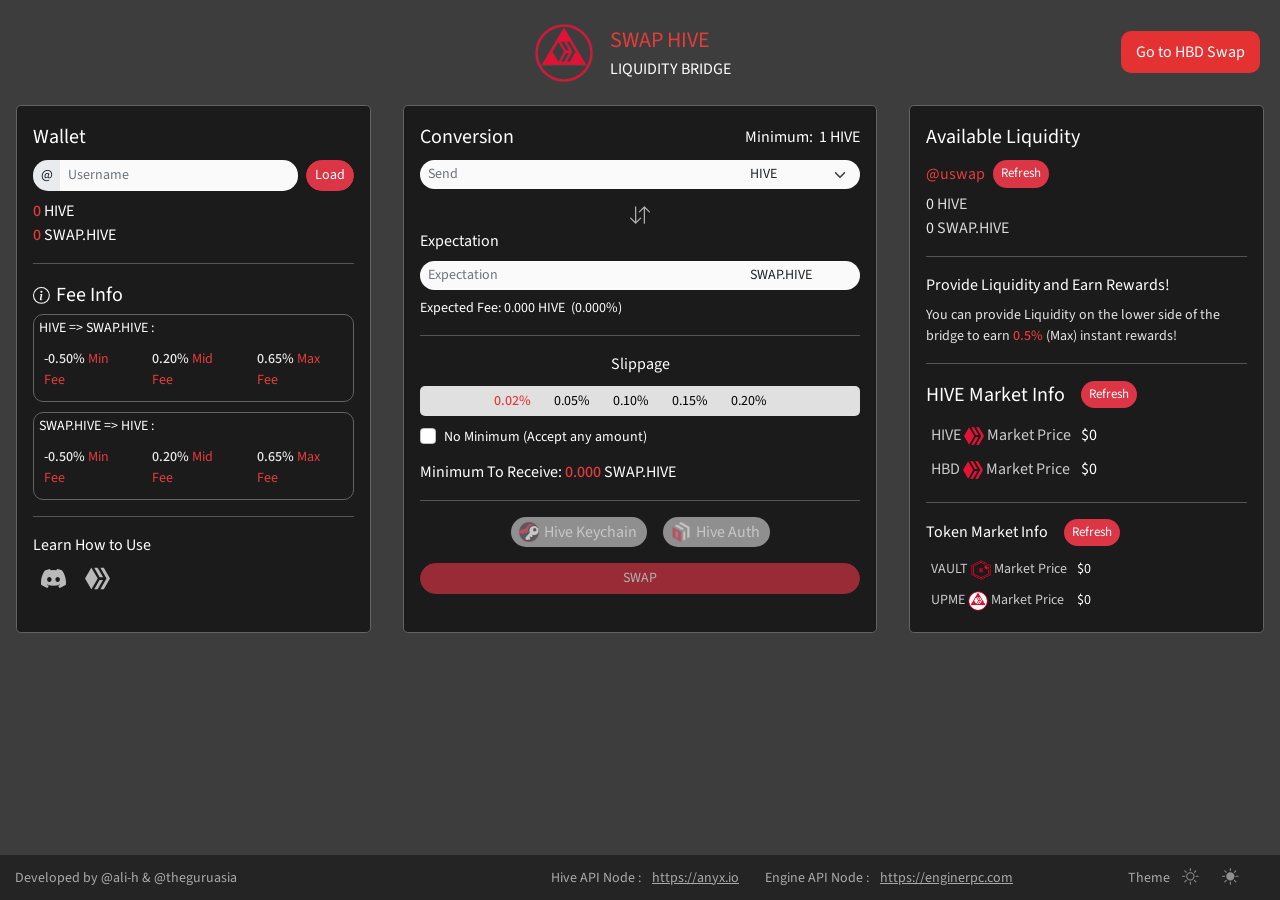
==== index.html @ 8b4cdf7d "Add files via upload" ====
<!DOCTYPE html>

<html lang="en">
    <head>
        <meta charset="UTF-8">
        <meta http-equiv="X-UA-Compatible" content="IE=edge">
        <meta name="viewport" content="width=device-width, initial-scale=1.0">
        <title>Swap Hive</title>
        <link rel="manifest" crossorigin="use-credentials" href="/manifest.json" />
        <link rel="icon" href="assets/hiveupme.png">
        <script src="./libs/ajax/libs/jquery/3.6.0/jquery.min.js"></script>
        <link href="./libs/bootstrap@5.1.3/dist/css/bootstrap.min.css" rel="stylesheet" integrity="sha384-1BmE4kWBq78iYhFldvKuhfTAU6auU8tT94WrHftjDbrCEXSU1oBoqyl2QvZ6jIW3" crossorigin="anonymous">
        <!--<link rel="stylesheet" href="css/main.css">-->

        <script src="./libs/bootstrap@5.1.3/dist/js/bootstrap.bundle.min.js" integrity="sha384-ka7Sk0Gln4gmtz2MlQnikT1wXgYsOg+OMhuP+IlRH9sENBO0LRn5q+8nbTov4+1p" crossorigin="anonymous"></script>
        <script src="./libs/@hiveio/hive-js/dist/hive.min.js"></script>
        <script src="./libs/axios/dist/axios.min.js"></script>
        <script src="./libs/sscjs@latest/dist/ssc.min.js"></script>
        <script src="./libs/ajax/libs/uuid/8.1.0/uuidv4.min.js"></script>
        <script src="./libs/ajax/libs/crypto-js/4.1.1/crypto-js.min.js" integrity="sha512-E8QSvWZ0eCLGk4km3hxSsNmGWbLtSCSUcewDQPQWZF6pEU8GlT8a5fF32wOl1i8ftdMhssTrF/OhyGWwonTcXA==" crossorigin="anonymous" referrerpolicy="no-referrer"></script>
        <script src="js/main.js"></script>
        <style>
            body {
            visibility: hidden;
            }
        </style>
        <link rel="stylesheet" href="css/main-dark.css">
        <link rel="stylesheet" href="css/main-light.css">
        <script>
            $(window).on("load", function() {
            // Check local storage for saved theme
                if (localStorage.getItem("theme") === "light") {
                    $("link[href='css/main-black.css']").prop("disabled", true);
                    $("link[href='css/main-light.css']").prop("disabled", false);
                } else {
                    $("link[href='css/main-black.css']").prop("disabled", false);
                    $("link[href='css/main-light.css']").prop("disabled", true);
                }
                // Show body and logo
                $("body").css("visibility", "visible");
                $("#logo").show();
            });
        </script>
    </head>

    <body>
    <div class="modal fade" id="authqr" data-bs-backdrop="static" data-bs-keyboard="true">
        <div class="modal-dialog modal-dialog-centered">
            <div class="modal-content d-flex rounded-3 bg">
                <div class="m-3">
                    <div id="qr-div" class="d-none flex-column align-items-center justify-content-center">
                        <a target="_blank" id="qr-link" class="bg-light p-3 rounded-3">
                            <img id="qr-code">
                        </a>
                        <span class="mt-3 text-center">Scan or Tap this QR Code through any Hive Authentication App to verify your account.</span>
                    </div>
                    <div id="approve-div" class="d-none flex-column align-items-center justify-content-center">
                        <span class="text-center text-info">Succesfully Connected. Click Approve and then confirm the transaction through Hive Authentication App.</span>
                        <button type="button" id="approve" class="btn btn-primary rounded-pill w-100 mt-2">Approve</button>
                    </div>
                </div>
            </div>
        </div>
    </div>

        <div class="m-0 mt-2 mb-2">
            <div class="d-flex align-items-center justify-content-center">
                <img id="logo" src="assets/icons/icon-144x144.png">
                <div class="p-3 m-0">
                    <p class="font-family-size-large m-0 c">SWAP HIVE</p>
                    <p class="m-0 font-family-size-medium">LIQUIDITY BRIDGE</p>
                </div>
            </div>
        </div>

        <div class="top-link-button">
            <a href="https://hbd.uswap.app" target="_blank">Go to HBD Swap</a>
        </div>

        <div class="mbody mt-0 d-flex justify-content-center">
            <div class="d-flex flex-column rounded-3 bg p-0 m-3 mt-0 card column-one-scale">
                <div class="m-3">
                    <p class="font-family-size-medium-large mb-2">Wallet</p>
                    <div class="d-flex mb-2">
                        <div class="input-group input-group-sm d-flex flex-nowrap">
                            <span class="input-group-text" id="usymbol">@</span>
                            <input type="text" class="input form-control input-color" id="username" placeholder="Username">
                            <button type="button" id="checkbalance" class="btn btn-danger ms-2 rounded-pill">Load</button>
                        </div>
                    </div>
                    
                    <div class="d-flex flex-column mb-3">
                        <p class="m-0"><span class="s pointer font-family-size-medium"><span id="hive" class="qt token">0</span> <span class="sym">HIVE</span></span></p>
                        <p class="m-0"><span class="s pointer font-family-size-medium"><span id="swaphive" class="qt token">0</span> <span class="sym">SWAP.HIVE</span></span></p>
                    </div>

                    <hr>

                    <div class="d-flex flex-column mb-3">
                        <p class="text-info mb-1">
                            <svg xmlns="http://www.w3.org/2000/svg" width="20" height="20" fill="currentColor" viewBox="0 0 19 19">
                                <path d="M8 15A7 7 0 1 1 8 1a7 7 0 0 1 0 14zm0 1A8 8 0 1 0 8 0a8 8 0 0 0 0 16z"></path>
                                <path d="m8.93 6.588-2.29.287-.082.38.45.083c.294.07.352.176.288.469l-.738 3.468c-.194.897.105 1.319.808 1.319.545 0 1.178-.252 1.465-.598l.088-.416c-.2.176-.492.246-.686.246-.275 0-.375-.193-.304-.533L8.93 6.588zM9 4.5a1 1 0 1 1-2 0 1 1 0 0 1 2 0z"></path>
                            </svg>
                            <span class="font-family-size-medium-large">Fee Info</span>
                        </p>
                        <div class="tb-div-two">
                            <table class="my-table">
                                <tr>
                                    <span class="font-family-size-small-medium fee-info-hive">HIVE => SWAP.HIVE :</span>
                                </tr>
                                <tr>
                                    <td>
                                        <p class="m-0 fee font-family-size-small-medium">
                                            <span class="fee font-family-size-small-medium fee-font-color">-0.50%</span> Min Fee
                                        </p>
                                    </td>
                                    <td>
                                        <p class="m-0 fee font-family-size-small-medium">
                                            <span class="font-family-size-small-medium fee-font-color fee">0.20%</span> Mid Fee
                                        </p>
                                    </td>
                                    <td>
                                        <p class="m-0 fee font-family-size-small-medium">
                                            <span class="font-family-size-small-medium fee-font-color fee">0.65%</span> Max Fee
                                        </p>
                                    </td>
                                </tr>
                            </table>
                        </div>
                        <div class="fee-separator"></div>
                        <div class="tb-div-two">
                            <table class="my-table">
                                <tr>
                                    <span class="font-family-size-small-medium fee-info-hive">SWAP.HIVE => HIVE :</span>
                                </tr>
                                <tr>
                                    <td>
                                        <p class="m-0 fee font-family-size-small-medium">
                                            <span class="fee font-family-size-small-medium fee-font-color">-0.50%</span> Min Fee
                                        </p>
                                    </td>
                                    <td>
                                        <p class="m-0 fee font-family-size-small-medium">
                                            <span class="font-family-size-small-medium fee-font-color fee">0.20%</span> Mid Fee
                                        </p>
                                    </td>
                                    <td>
                                        <p class="m-0 fee font-family-size-small-medium">
                                            <span class="font-family-size-small-medium fee-font-color fee">0.65%</span> Max Fee
                                        </p>
                                    </td>
                                </tr>
                            </table>
                        </div>                        
                    </div> 
                    
                    <hr>

                    <div class="d-flex flex-column mb-0">
                        <div class="mt-0">                   
                            <a href="https://peakd.com/swap/@hiveupme/hiveupme-swap-script-simple-ui-solution" target="_blank" class="link-info font-family-size-medium">Learn How to Use</a>
                        </div>
                        <div class="mt-2">
                            <a href="https://discord.com/invite/XYMrvyr" target="_blank" class="link-light m-2">
                                <svg class="discord-color" xmlns="http://www.w3.org/2000/svg" width="25" height="25" fill="currentColor" viewBox="0 0 16 16">
                                    <path d="M13.545 2.907a13.227 13.227 0 0 0-3.257-1.011.05.05 0 0 0-.052.025c-.141.25-.297.577-.406.833a12.19 12.19 0 0 0-3.658 0 8.258 8.258 0 0 0-.412-.833.051.051 0 0 0-.052-.025c-1.125.194-2.22.534-3.257 1.011a.041.041 0 0 0-.021.018C.356 6.024-.213 9.047.066 12.032c.001.014.01.028.021.037a13.276 13.276 0 0 0 3.995 2.02.05.05 0 0 0 .056-.019c.308-.42.582-.863.818-1.329a.05.05 0 0 0-.01-.059.051.051 0 0 0-.018-.011 8.875 8.875 0 0 1-1.248-.595.05.05 0 0 1-.02-.066.051.051 0 0 1 .015-.019c.084-.063.168-.129.248-.195a.05.05 0 0 1 .051-.007c2.619 1.196 5.454 1.196 8.041 0a.052.052 0 0 1 .053.007c.08.066.164.132.248.195a.051.051 0 0 1-.004.085 8.254 8.254 0 0 1-1.249.594.05.05 0 0 0-.03.03.052.052 0 0 0 .003.041c.24.465.515.909.817 1.329a.05.05 0 0 0 .056.019 13.235 13.235 0 0 0 4.001-2.02.049.049 0 0 0 .021-.037c.334-3.451-.559-6.449-2.366-9.106a.034.034 0 0 0-.02-.019Zm-8.198 7.307c-.789 0-1.438-.724-1.438-1.612 0-.889.637-1.613 1.438-1.613.807 0 1.45.73 1.438 1.613 0 .888-.637 1.612-1.438 1.612Zm5.316 0c-.788 0-1.438-.724-1.438-1.612 0-.889.637-1.613 1.438-1.613.807 0 1.451.73 1.438 1.613 0 .888-.631 1.612-1.438 1.612Z"></path>
                                </svg>
                            </a>

                            <a href="https://peakd.com/@uswap/" target="_blank" class="link-light m-2">
                                <svg xmlns="http://www.w3.org/2000/svg" width="25" height="25" viewBox="0 0 220 190">
                                    <defs class="cls-1"></defs>
                                    <g id="Layer_2" data-name="Layer 2">
                                        <g id="Layer_1-2" data-name="Layer 1">
                                            <path class="cls-1" d="M157.27,107.26a1,1,0,0,1,.82,1.42l-46.75,80.85a1,1,0,0,1-.82.47H81.94a.94.94,0,0,1-.81-1.42l46.75-80.85a.94.94,0,0,1,.81-.47ZM129.48,84.09a1,1,0,0,1-.82-.47L81.13,1.42A.94.94,0,0,1,81.94,0h28.58a1,1,0,0,1,.82.47l47.53,82.2a.94.94,0,0,1-.81,1.42Z"/>
                                            <path class="cls-1" d="M135.13,1.42A.94.94,0,0,1,136,0h28.62a.93.93,0,0,1,.81.47l54.49,94.06a.93.93,0,0,1,0,.94l-54.49,94.06a.93.93,0,0,1-.81.47H136a.94.94,0,0,1-.82-1.42L189.34,95Zm-23.26,93.1a1,1,0,0,1,0,1L57.13,189.53a1,1,0,0,1-1.65,0L.13,95.48a1,1,0,0,1,0-1L54.87.47a1,1,0,0,1,1.65,0Z"/>
                                        </g>
                                    </g>
                                </svg>
                            </a>
                        </div>
                    </div>
                </div>
            </div>

            <div class="d-flex flex-column rounded-3 bg p-0 m-3 mt-0 flex-grow-1 card column-two-scale">
                <div class="m-3">
                    <div class="d-flex justify-content-between align-items-center">
                        <p class="font-family-size-medium-large mb-2">Conversion</p>
                        <span class="font-family-size-medium mb-2">
                            Minimum:&nbsp;
                            <span id="minimum" class="font-family-size-medium mb-2 text-info">1 HIVE</span>
                        </span>
                    </div>

                    <div class="d-flex">
                        <div class="input-div-change d-flex input-group input-group-sm">
                            <input type="number" class="input form-control input-change input-color" id="inputquantity" placeholder="Send">
                            <div class="input-group-append input-group-sm">
                                <select id="input" class="form-select form-select-lg input select-change input-color" style="width: initial;">
                                    <option value="HIVE">HIVE</option>
                                    <option value="SWAP.HIVE">SWAP.HIVE</option>
                                </select>
                            </div>
                        </div>
                    </div>

                    <div class="d-flex justify-content-center m-1 reduce-gap-one">
                        <button type="button" id="reverse" class="btn text-light rounded-pill pointer">
                            <svg class="reverse-color" width="20" height="20" fill="currentColor" viewBox="0 0 16 16">
                                <path fill-rule="evenodd" d="M11.5 15a.5.5 0 0 0 .5-.5V2.707l3.146 3.147a.5.5 0 0 0 .708-.708l-4-4a.5.5 0 0 0-.708 0l-4 4a.5.5 0 1 0 .708.708L11 2.707V14.5a.5.5 0 0 0 .5.5zm-7-14a.5.5 0 0 1 .5.5v11.793l3.146-3.147a.5.5 0 0 1 .708.708l-4 4a.5.5 0 0 1-.708 0l-4-4a.5.5 0 0 1 .708-.708L4 13.293V1.5a.5.5 0 0 1 .5-.5z"></path>
                            </svg>
                        </button>
                    </div>

                    <div class="d-flex reduce-gap-two">
                        <p class="font-family-size-medium mb-2">Expectation</p>
                    </div>

                    <div class="d-flex">
                        <div class="input-div-change d-flex input-group input-group-sm">
                            <input type="number" class="input form-control input-change input-color" id="outputquantity" placeholder="Expectation">
                            <div class="input-group-append input-group-sm">
                                <select id="output" class="form-select form-select-lg input select-change input-color" style="width: initial;" disabled>
                                    <option value="HIVE">HIVE</option>
                                    <option value="SWAP.HIVE" selected>SWAP.HIVE</option>
                                </select>
                            </div>
                        </div>
                    </div>
                    
                    <div class="d-flex">
                        <p class="mt-2 mb-0 font-family-size-small-medium">Expected Fee: <span id="expectedfee" class="text-info font-family-size-small-medium">0.000</span>&nbsp;<span id="feeticker" class="text-info font-family-size-small-medium">HIVE</span>&nbsp;&nbsp;(<span id="expectedper" class="text-info font-family-size-small-medium">0.000</span>%)</p>
                    </div>

                    <hr>

                    <div class="d-flex heading-group">
                        <p class="mt-0 font-family-size-medium slippage-scale">Slippage</p>
                    </div>

                    <div class="d-flex r-button-flex">
                        <div class="button-group"> 
                            <label class="radio-label font-family-size-small-medium"><input type="radio" name="my-radio-group" value="0.02" checked><span>0.02%</span></label>
                            <label class="radio-label font-family-size-small-medium"><input type="radio" name="my-radio-group" value="0.05"><span>0.05%</span></label>
                            <label class="radio-label font-family-size-small-medium"><input type="radio" name="my-radio-group" value="0.10"><span>0.10%</span></label>
                            <label class="radio-label font-family-size-small-medium"><input type="radio" name="my-radio-group" value="0.15"><span>0.15%</span></label>
                            <label class="radio-label font-family-size-small-medium"><input type="radio" name="my-radio-group" value="0.20"><span>0.20%</span></label>
                        </div>
                    </div>

                    <div class="d-flex mt-2 mb-2">
                        <div class="form-check">
                            <input class="form-check-input" type="checkbox" id="noMemoCheck">
                            <label class="form-check-label font-family-size-small-medium" for="noMemoCheck">
                                No Minimum (Accept any amount)
                            </label>
                        </div>
                    </div>

                    <div class="d-flex receive-group">
                        <p class="mt-0 mb-0 font-family-size-medium">Minimum To Receive: <span id="slipageqty" class="text-info-two font-family-size-medium">0.000</span>&nbsp;<span id="minreceivesymbol" class="text-info font-family-size-medium">SWAP.HIVE</span></p>
                    </div>

                    <hr>

                    <div class="mt-3 d-flex align-items-center justify-content-center mb-3">
                        <div class="d-flex align-items-center box rounded-3 flex-wrap justify-content-center me-2 custom-box">
                            <input class="form-check-input pointer d-none" type="radio" name="txtype" id="txtype" value="Hive Keychain" disabled>
                            <label class="form-check-label pointer d-flex justify-content-center align-items-center" for="txtype">
                              <img class="ops" src="assets/hive_keychain.png">
                              <span class="text-nowrap font-family-size-medium">Hive Keychain</span>
                            </label>
                        </div>                          
                          
                        <div class="d-flex align-items-center box rounded-3 flex-wrap justify-content-center ms-2 custom-box">
                            <input class="form-check-input pointer d-none" type="radio" name="txtype" id="txtype1" value="Hive Auth" disabled>
                            <label class="form-check-label pointer d-flex justify-content-center" for="txtype1">
                                <img class="ops" src="assets/hive_auth.png">
                                <span class="text-nowrap font-family-size-medium">Hive Auth</span>
                            </label>
                        </div>
                    </div>

                    <div class="mt-2 d-flex mb-0">
                        <div class="btn-group btn-group-sm btn-scale">
                            <button type="button" id="swap" class="btn btn-danger rounded-pill mb-3 w-100 btn-swap" disabled>SWAP</button>
                        </div>
                    </div>    
                    <div class="d-flex align-items-center">
                        <div id="loading" class="d-none spinner-border text-danger"></div>
                        <span id="status" class="ms-3 font-family-size-small-medium"></span>
                    </div>
                </div>
            </div>



            <div class="d-flex flex-column rounded-3 bg p-0 m-3 mt-0 card column-three-scale">
                <div class="m-3">
                    <p class="font-family-size-medium-large mb-2">Available Liquidity</p>
                    <div class="d-flex align-items-center mb-1">
                        <p class="font-family-size-medium m-0 fee">@uswap</p>
                        <button type="button" id="refresh" class="btn-sm btn-danger ms-2 rounded-pill font-family-size-small">Refresh</button>
                    </div>

                    <div class="d-flex flex-column mb-2">
                        <p class="font-family-size-medium text-info mb-0"><span id="hiveliquidity" class="text-info-three">0</span> <span class="details">HIVE</span></p>
                        <p class="font-family-size-medium text-info mb-0"><span id="swaphiveliquidity" class="text-info-three">0</span> <span class="details">SWAP.HIVE</span></p>
                    </div> 

                    <hr>                     

                    <div class="">
                        <p class="font-family-size-medium mt-2 mb-2">Provide Liquidity and Earn Rewards!</p>
                        <p class="liquidity font-family-size-small-medium">You can provide Liquidity on the lower side of the bridge to earn <span class="fee">0.5%</span> (Max) instant rewards!</p>
                        <!--
                        <div class="mt-3 d-flex justify-content-center">                            
                            <div class="d-flex flex-column box f alignclass">        
                                <a class="link-lightv2 font-family-size-small-medium" href="https://uswap.app/" target="_blank">        
                                    <span style="vertical-align: middle;">Use Uswap Bridge (<span class="fee">Fee 0.23% & Reward 0.22%</span>) for Your Next Swap!&nbsp;</span>        
                                    <svg style="vertical-align: middle;" xmlns="http://www.w3.org/2000/svg" width="16" height="16" fill="currentColor" class="bi bi-box-arrow-up-right" viewBox="0 0 16 16">        
                                        <path fill-rule="evenodd" d="M8.636 3.5a.5.5 0 0 0-.5-.5H1.5A1.5 1.5 0 0 0 0 4.5v10A1.5 1.5 0 0 0 1.5 16h10a1.5 1.5 0 0 0 1.5-1.5V7.864a.5.5 0 0 0-1 0V14.5a.5.5 0 0 1-.5.5h-10a.5.5 0 0 1-.5-.5v-10a.5.5 0 0 1 .5-.5h6.636a.5.5 0 0 0 .5-.5z"/>        
                                        <path fill-rule="evenodd" d="M16 .5a.5.5 0 0 0-.5-.5h-5a.5.5 0 0 0 0 1h3.793L6.146 9.146a.5.5 0 1 0 .708.708L15 1.707V5.5a.5.5 0 0 0 1 0v-5z"/>        
                                    </svg>        
                                </a>        
                                <div id="bridge" class="d-flex d-none alignclass">        
                                    <div class="d-flex flex-column align-items-center alignclass">        
                                        <span class="font-family-size-small-medium">HIVE</span>        
                                        <span id="hive_liq" class="font-family-size-small-medium text-info">0</span>        
                                    </div>        
                                    <span class="font-family-size-medium ms-3 me-3">        
                                        <svg xmlns="http://www.w3.org/2000/svg" width="16" height="16" fill="currentColor" class="bi bi-arrow-left-right" viewBox="0 0 16 16">        
                                            <path fill-rule="evenodd" d="M1 11.5a.5.5 0 0 0 .5.5h11.793l-3.147 3.146a.5.5 0 0 0 .708.708l4-4a.5.5 0 0 0 0-.708l-4-4a.5.5 0 0 0-.708.708L13.293 11H1.5a.5.5 0 0 0-.5.5zm14-7a.5.5 0 0 1-.5.5H2.707l3.147 3.146a.5.5 0 1 1-.708.708l-4-4a.5.5 0 0 1 0-.708l4-4a.5.5 0 1 1 .708.708L2.707 4H14.5a.5.5 0 0 1 .5.5z"/>        
                                        </svg>        
                                    </span>        
                                    <div class="d-flex flex-column align-items-center alignclass">        
                                        <span class="font-family-size-small-medium">SWAP.HIVE</span>        
                                        <span id="swap_liq" class="font-family-size-small-medium text-info">0</span>        
                                    </div>        
                                </div>        
                            </div>                                 
                        </div>
                        -->   
                    </div>                    

                    <hr>

                    <div class="mb-0">
                        <div class="d-flex align-items-center mb-2">
                            <p class="font-family-size-medium-large m-0">HIVE Market Info</p>
                            <button type="button" class="refreshHiveMarket btn-sm btn-danger ms-3 rounded-pill font-family-size-small">Refresh</button>
                        </div>
                        <div class="tb-div-three font-family-size-medium text-info">
                            <table class="my-table-hive">
                                <tr>
                                    <td>
                                        <p class="mb-0">
                                            <span class="details">
                                                <a href="https://wallet.hive.blog/market" target="_blank" class="price-info">HIVE <img id="logo-token" src="assets/icons/hive-72x72.png"> Market Price</a>
                                            </span>
                                        </p>  
                                    </td>
                                    <td>                                    
                                        <p class="mb-0"><span id="hiveusdprice">$0</span></p>          
                                    </td>
                                </tr>
                                <tr>
                                    <td>
                                        <p class="mb-0">
                                            <span class="details"><a href="https://wallet.hive.blog/market" target="_blank" class="price-info">HBD <img id="logo-token" src="assets/icons/hive-72x72.png"> Market Price</a>
                                            </span>
                                        </p>  
                                    </td>
                                    <td>                                    
                                        <p class="mb-0"><span id="hbdusdprice">$0</span></p>          
                                    </td>
                                </tr>
                            </table>
                        </div>                        
                    </div>
                    
                    <hr>

                    <div class="mb-0">
                        <div class="d-flex align-items-center mb-2">
                            <p class="font-family-size-medium m-0">Token Market Info</p>
                            <button type="button" class="refreshTokenMarket btn-sm btn-danger ms-3 rounded-pill font-family-size-small">Refresh</button>
                        </div>
                        <div class="tb-div-four font-family-size-small-medium text-info">
                            <table class="my-table-hive">
                                <tr>
                                    <td>
                                        <p class="mb-0">
                                            <span class="details">
                                                <a href="https://hive-engine.com/trade/VAULT" target="_blank" class="price-info">VAULT <img id="logo-token" src="assets/icons/vault-72x72.png"> Market Price</a>
                                            </span>
                                        </p>  
                                    </td>
                                    <td>                                    
                                        <p class="mb-0"><span id="vaultusdprice">$0</span></p>          
                                    </td>
                                </tr>
                                <tr>
                                    <td>
                                        <p class="mb-0">
                                            <span class="details">
                                                <a href="https://hive-engine.com/trade/UPME" target="_blank" class="price-info">UPME <img id="logo-token" src="assets/icons/upme-72x72.png"> Market Price</a>
                                            </span>
                                        </p>  
                                    </td>
                                    <td>                                    
                                        <p class="mb-0"><span id="upmeusdprice">$0</span></p>          
                                    </td>
                                </tr>
                            </table>
                            <!--
                            <table class="my-table-token">
                                <tr class="">
                                    <td class="tb-token-td">
                                        <p class="mb-0">
                                            <span class="details">
                                                <a href="https://hive-engine.com/trade/VAULT" target="_blank" class="price-info">VAULT <img id="logo-token" src="assets/icons/vault-72x72.png"> Market Price</a>
                                            </span>
                                        </p>  
                                    </td>
                                    <td class="tb-token-td">                               
                                        <p class="mb-0"><span id="vaultusdprice">$0</span></p>          
                                    </td>
                                    <td></td>
                                </tr>
                                <tr class="">
                                    <td class="tb-token-td">
                                        <p class="mb-0">
                                            <span class="details">
                                                <a href="https://hive-engine.com/trade/UPME" target="_blank" class="price-info">UPME <img id="logo-token" src="assets/icons/upme-72x72.png"> Market Price</a>
                                            </span>
                                        </p>  
                                    </td>
                                    <td class="tb-token-td">                                   
                                        <p class="mb-0"><span id="upmeusdprice">$0</span></p>          
                                    </td>
                                    <td></td>
                                </tr>                                
                                <tr class="">
                                    <td class="tb-token-td">
                                        <p class="mb-0">
                                            <span class="details">
                                                <a href="https://hive-engine.com/trade/WINEX" target="_blank" class="price-info">WINEX <img id="logo-token" src="assets/icons/winex-72x72.png"> Market Price</a>
                                            </span>
                                        </p>  
                                    </td>
                                    <td class="tb-token-td">                             
                                        <p class="mb-0"><span id="winexusdprice">$0</span></p>          
                                    </td>
                                    <td></td>
                                </tr>
                                <tr class="">
                                    <td class="tb-token-td">
                                        <p class="mb-0">
                                            <span class="details"><a href="https://hive-engine.com/trade/HELIOS" target="_blank" class="price-info">HELIOS <img id="logo-token" src="assets/icons/helios-72x72.png"> Market Price</a>
                                            </span>
                                        </p>  
                                    </td>
                                    <td class="tb-token-td">                                 
                                        <p class="mb-0"><span id="heliosusdprice">$0</span></p>          
                                    </td>
                                    <td></td>
                                </tr>                                
                            </table>
                            -->
                        </div>                        
                    </div>                                    
                </div>
            </div>
        </div>

        <div id="historycard" class="mbody mt-0 d-none justify-content-center">
            <div class="d-flex flex-column rounded-3 bg p-0 m-3 mt-0 card w-100">
                <div class="m-3">
                    <div class="d-flex align-items-center mb-3">
                        <p class="font-family-size-medium-large m-0">Hive History</p>
                        <button type="button" class="refreshHistory btn-sm btn-danger ms-3 rounded-pill font-family-size-small">Refresh</button>
                    </div>
                    <div class="tb-div">
                        <table class="htable">
                            <thead>
                                <tr>
                                    <th>ACCOUNT</th>
                                    <th>QUANTITY</th>
                                    <th>TYPE</th>
                                    <th>TIME</th>
                                    <th></th>
                                </tr>
                            </thead> 
                            <tbody id="historyHive"> 
                            </tbody>
                        </table>
                    </div>
                </div>
            </div>

            <div class="d-flex flex-column rounded-3 bg p-0 m-3 mt-0 card  w-100">
                <div class="m-3">
                    <div class="d-flex align-items-center mb-3">
                        <p class="font-family-size-medium-large m-0">SWAP.HIVE History</p>
                        <button type="button" class="refreshHistory btn-sm btn-danger ms-3 rounded-pill font-family-size-small">Refresh</button>
                    </div>
                    <div class="tb-div">
                        <table class="htable">
                            <thead>
                                <tr>
                                    <th>ACCOUNT</th>
                                    <th>QUANTITY</th>
                                    <th>TYPE</th>
                                    <th>TIME</th>
                                    <th></th>
                                </tr>
                            </thead>
                            <tbody id="historySwapHive">
                            </tbody>
                        </table>
                    </div>
                </div>
            </div>
        </div>

        <div class="bottom-bar">
            <div class="developed-by-container font-family-size-small-medium">
                <p>Developed by <a class="alih-color" href="https://peakd.com/@ali-h" target="_blank">@ali-h</a> & <a class="theguruasia-color" href="https://peakd.com/@theguruasia" target="_blank">@theguruasia</a></p>
            </div>  
            <div class="popup-by-container-hive font-family-size-small-medium">
                <div>
                    <span class="popup-by-container-text">Hive API Node : </span>
                    <button id="popup-button-hive" class="popup-link" value="https://anyx.io">https://anyx.io</button>
                </div>
            </div>
            <div class="popup-by-container-engine font-family-size-small-medium">
                <div>            
                    <span class="popup-by-container-text">Engine API Node : </span>
                    <button id="popup-button-engine" class="popup-link" value="https://enginerpc.com">https://enginerpc.com</button>
                </div>
            </div>
            <div class="theme-buttons-container font-family-size-small-medium"> 
                <p class="m-0 themes-color">Theme </p>           
                <button type="button" id="changeThemeDark" class="btn text-light rounded-pill pointer">
                    <svg class="svg-dark-color" id="dark" fill="currentColor" role="img" viewBox="0 0 24 24" xmlns="http://www.w3.org/2000/svg">
                        <path d="M8 11a3 3 0 1 1 0-6 3 3 0 0 1 0 6zm0 1a4 4 0 1 0 0-8 4 4 0 0 0 0 8zM8 0a.5.5 0 0 1 .5.5v2a.5.5 0 0 1-1 0v-2A.5.5 0 0 1 8 0zm0 13a.5.5 0 0 1 .5.5v2a.5.5 0 0 1-1 0v-2A.5.5 0 0 1 8 13zm8-5a.5.5 0 0 1-.5.5h-2a.5.5 0 0 1 0-1h2a.5.5 0 0 1 .5.5zM3 8a.5.5 0 0 1-.5.5h-2a.5.5 0 0 1 0-1h2A.5.5 0 0 1 3 8zm10.657-5.657a.5.5 0 0 1 0 .707l-1.414 1.415a.5.5 0 1 1-.707-.708l1.414-1.414a.5.5 0 0 1 .707 0zm-9.193 9.193a.5.5 0 0 1 0 .707L3.05 13.657a.5.5 0 0 1-.707-.707l1.414-1.414a.5.5 0 0 1 .707 0zm9.193 2.121a.5.5 0 0 1-.707 0l-1.414-1.414a.5.5 0 0 1 .707-.707l1.414 1.414a.5.5 0 0 1 0 .707zM4.464 4.465a.5.5 0 0 1-.707 0L2.343 3.05a.5.5 0 1 1 .707-.707l1.414 1.414a.5.5 0 0 1 0 .708z"></path>
                    </svg>
                </button>
                <button type="button" id="changeThemeLight" class="btn text-light rounded-pill pointer">
                    <svg class="svg-light-color" id="light" fill="currentColor" role="img" viewBox="0 0 24 24" xmlns="http://www.w3.org/2000/svg">
                        <path d="M12 8a4 4 0 1 1-8 0 4 4 0 0 1 8 0zM8 0a.5.5 0 0 1 .5.5v2a.5.5 0 0 1-1 0v-2A.5.5 0 0 1 8 0zm0 13a.5.5 0 0 1 .5.5v2a.5.5 0 0 1-1 0v-2A.5.5 0 0 1 8 13zm8-5a.5.5 0 0 1-.5.5h-2a.5.5 0 0 1 0-1h2a.5.5 0 0 1 .5.5zM3 8a.5.5 0 0 1-.5.5h-2a.5.5 0 0 1 0-1h2A.5.5 0 0 1 3 8zm10.657-5.657a.5.5 0 0 1 0 .707l-1.414 1.415a.5.5 0 1 1-.707-.708l1.414-1.414a.5.5 0 0 1 .707 0zm-9.193 9.193a.5.5 0 0 1 0 .707L3.05 13.657a.5.5 0 0 1-.707-.707l1.414-1.414a.5.5 0 0 1 .707 0zm9.193 2.121a.5.5 0 0 1-.707 0l-1.414-1.414a.5.5 0 0 1 .707-.707l1.414 1.414a.5.5 0 0 1 0 .707zM4.464 4.465a.5.5 0 0 1-.707 0L2.343 3.05a.5.5 0 1 1 .707-.707l1.414 1.414a.5.5 0 0 1 0 .708z"/>                        
                    </svg>
                </button>            
            </div>
        </div>
    
        <div id="popup-container-hive" style="display: none;">
            <p class="popup-container-text">Please select an API node:</p>
            <table id="api-list-hive">
                <thead>
                  <tr>
                    <th class="header-node-url-hive">Node URL</th>
                    <th class="header-status-hive">Status</th>
                  </tr>
                </thead>
                <tbody></tbody>
            </table>
            <button id="close-button-hive" class="close-btn">
                <svg class="close-button-color" xmlns="http://www.w3.org/2000/svg" width="24" height="24" viewBox="0 0 24 24">
                    <path d="M19 6.41L17.59 5 12 10.59 6.41 5 5 6.41 10.59 12 5 17.59 6.41 19 12 13.41 17.59 19 19 17.59 13.41 12z"/>
                </svg>
            </button>
        </div>
    
        <div id="popup-container-engine" style="display: none;">
            <p class="popup-container-text">Please select an API node:</p>
            <table id="api-list-engine">
                <thead>
                  <tr>
                    <th class="header-node-url-engine">Node URL</th>
                    <th class="header-status-engine">Status</th>
                  </tr>
                </thead>
                <tbody></tbody>
            </table>
            <button id="close-button-engine" class="close-btn">
                <svg class="close-button-color" xmlns="http://www.w3.org/2000/svg" width="24" height="24" viewBox="0 0 24 24">
                    <path d="M19 6.41L17.59 5 12 10.59 6.41 5 5 6.41 10.59 12 5 17.59 6.41 19 12 13.41 17.59 19 19 17.59 13.41 12z"/>
                </svg>
            </button>
        </div>

    </body>


    <script>

        if ('serviceWorker' in navigator) {

            window.addEventListener("load", function() {

                navigator.serviceWorker

                .register("/sw.js")

                .then(res => console.log("service worker registered"))

                .catch(err => console.log("service worker not registered", err))

            });

        }

    </script>

</html>
---- css/main-dark.css ----
@import url('https://fonts.googleapis.com/css2?family=Source+Sans+Pro:wght@300&display=swap');

html, body {
    font-family: 'Segoe UI', 'Ubuntu', 'Helvetica Neue', 'Oxygen', 'Roboto', 'Open Sans', 'Source Sans Pro', sans-serif;
    font-weight: 400;
    background-color: #3d3d3d;
    color: #ffffff;
    font-size: 1rem;
    padding-bottom: 30px; /* adjust the value as needed */
}

img {
    max-width: 270px;
    max-height: 270px;
}

#logo {
    width: 60px;
    height: 60px;
}

.box {
  padding: 8px 16px;
  background-color: #f0f0f0;
}

.ops {
  width: 20px;
  height: 20px;
  margin-left: 8px;
  margin-right: 5px;
}

.i {
  font-style: italic;
}

.c {
  color: #E33C3A;
}

.r {
  border-radius: 30%;
}

.bg {
  background-color: #1b1b1b;
  border-color: #636363;
}

.input {
  /* width: unset; */
  padding: 0.375rem 0.75rem;
  font-size: 1.15rem;
}

.input-color {
  background-color: #fafafa !important;
}

.btn-sm {
  border: none !important;
}

.input:focus, .btn:focus, .btn-sm:focus {
  outline: none;
  box-shadow: none;
}

a {
  text-decoration: unset;
}
.btn, select, .pointer {
  font-size: 1.15rem;
  cursor: pointer;
}

#usymbol, .a {
  border: none;
  border-top-left-radius: 15px;
  border-bottom-left-radius: 15px;
  border-top-right-radius: 0;
  border-bottom-right-radius: 0;
}

#username, .b {
  border: none;
  border-top-left-radius: 0;
  border-bottom-left-radius: 0;
  border-top-right-radius: 15px;
  border-bottom-right-radius: 15px;
}

.z {
  border: none;
  border-top-left-radius: 15px;
  border-bottom-left-radius: 15px;
  border-top-right-radius: 15px;
  border-bottom-right-radius: 15px; 
}

.form-select {
    padding: 0.375rem 2.25rem 0.375rem 0.75rem;
}

.f {
    border: none;
    border-radius: 15px;
}

.tb-div {
    overflow-x: auto;
    border-radius: 15px;
    border: 1px solid #636363;
}

.htable {
    width: 100%;
    border-collapse: collapse;
    font-size: 16px;
}

.htable td, .htable th {
    padding: 6px 13px;
    font-size: 16px;
    font-weight: normal;
}

.htable th {
  background-color: #969696; /* Add a background color to the header cells */
  font-weight: 400; /* Make the text bold in the header cells */
}

.htable tr:nth-child(even) {
  background-color: #969696;
}

.htable tr:hover {
  background-color: #969696;
}

@media (max-width: 1120px) { 
  .mbody {
    flex-wrap: wrap;
  }
  .card {
    width: initial!important;
  }
  #htable td, #htable th {
    padding: 2px 8px;
  }
}

@media (max-width: 990px) { 
  .card {
    width: 100%!important;
  }
}

p.fee {
  color: #E33C3A;
}

p.liquidity {
  color: #e4e4e4;
}

span.fee {
  color: #E33C3A;
  font-weight: 500;
}

span.details {
  color: #d8d8d8;
}

span.token {
  color: #E33C3A;
  font-weight: 500;
}

.link-lightv2 {
  color: #000000;
  transition: all 0.3s ease-in-out;
}

.link-lightv2:hover {
  color: #E33C3A;
  transition: all 0.3s ease-in-out;
}

.alignclass {
  text-align: center;
  align-items: center;
}

.r-button-flex {
  display: flex;
  flex-wrap: wrap;
}

input[type="radio"] {
  -webkit-appearance: none;
  -moz-appearance: none;
  appearance: none;
  width: 0;
  height: 0;
  margin: 0;
  padding: 0;
  border: none;
  outline: none;
}

label {
  display: inline-block;
  margin-right: 10px;
}

.radio-label {
  display: inline-block;
  margin-right: 20px;
  color: #000000;
}

.radio-label input[type="radio"]:checked ~ span {
  color: #E33C3A;
  font-weight: 500;
} 

.button-group, .r-button-flex {
  background-color: #e0e0e0;
  border: none;
  border-radius: 5px;
  padding: 2px;
  font-size: 15px;
  justify-content: center;
}

.heading-group {
  display: flex;
  justify-content: center;
  align-items: center;
}

.receive-group {
  margin-top: 10px;
}

/* Adding New Style Here On */

.font-family-size-large {
    font-size: 22px;
}

.font-family-size-medium-large {
    font-size: 20px;
}

.font-family-size-medium {
    font-size: 16px;
}

.font-family-size-small-medium {
    font-size: 14px;
}

.font-family-size-small {
    font-size: 13px;
}

.column-one-scale {
    width: 30%;
}

.column-two-scale {
    width: 40%;
}

.column-three-scale {
    width: 30%;
}

.text-info {
    color: #ffffff !important;
}

.text-info-two {
  color: #E33C3A !important;
  font-weight: 500;
}

.text-info-three {
  color: #e7e7e7 !important;
  font-weight: 400;
}

.text-nowrap {
  color: #ffffff !important;
}

.link-info {
    color: #ffffff;
}

.link-info:hover {
    color: #E33C3A;
    transition: all 0.2s ease-in-out;
}

.history-link-info {
  color: #cecece;
}

.history-link-info:hover {
  color: #ffffff;
  transition: all 0.2s ease-in-out;
}

.price-info {
  color: #cacaca;
}

.price-info:hover {
  color: #E33C3A;
  transition: all 0.2s ease-in-out;
}

.fee-font-color {
    color: #ececec !important;
}

.discord-color {
  fill: #b9b9b9;
}

.discord-color:hover path {
    fill: #f1f1f1;
    transition: all 0.2s ease-in-out;
}

.cls-1 {
    fill: #b9b9b9;
}

.cls-1:hover {
    fill: #f1f1f1;
    transition: all 0.2s ease-in-out;
}

.input-div-change {
    width: 100%;
}

.input-group-append {
    display: flex;
}

.select-change {
    border: none !important;
    border-top-left-radius: 0 !important;
    border-bottom-left-radius: 0 !important;
    border-top-right-radius: 25px !important;
    border-bottom-right-radius: 25px !important;
    width: auto;
    flex: 1;
}

.input-change {
    border: none !important;
    border-top-left-radius: 25px !important;
    border-bottom-left-radius: 25px !important;
    border-top-right-radius: 0 !important;
    border-bottom-right-radius: 0 !important;
    width: 100%;
}

.reverse-color {
  fill: #afafaf;
}

.reverse-color:hover path {
    fill: #818181;
    transition: all 0.2s ease-in-out;
}

select#output {
  -webkit-appearance: none;
  -moz-appearance: none;
  appearance: none;
  background: transparent; /* Hide the default arrow icon */
}

.reduce-gap-one {
    margin-bottom: -10px;
}

.reduce-gap-two {
    margin-top: -10px;
}

.slippage-scale {
    margin-top: 100px; 
    margin-bottom: 10px;
}

.custom-box {
    height: 30px; /* Adjust the height value as desired */
    background-color: #8f8f8f;
    padding: 0px;
    border-radius: 25px !important;
}
  
.custom-box .form-check-label {
    display: flex;
    align-items: center;
    justify-content: center;
}
  
.custom-box .ops {
    height: 20px;
    width: auto; /* Adjust the width value as desired */
}

.btn-swap {
    background-color: #e43131;
    border-color: #e43131;
    color: #ffffff;
    transition: background-color 0.5s ease-in-out;
}

.btn-swap:hover {
    background-color: #cf0000;
    border-color: #cf0000;
    color: #ffffff;
    transition: background-color 0.5s ease-in-out;
}

.btn-scale {
    width: 100% !important;
}

.text-success {
    color: #E33C3A !important;
}

.btn-refresh {
    height: 60% !important;
}

#dark {
  width: 25px;
  height: 25px;
}

#light {
  width: 25px;
  height: 25px;
}

#changeThemeDark {  
  margin-top: 5px;
}

#changeThemeLight {
  margin-right: 15px;
  margin-top: 5px;
}

.fixed {
    position: fixed;
    bottom: 0;
}
  
.bottom-bar {
    position: fixed;
    bottom: 0;
    width: 100%;
    height: auto;
    background-color: #1e1e1e;
    text-align: center;
    line-height: 30px;
    z-index: 999;
    opacity: 0.8;
    display: flex;
    flex-wrap: wrap;
    justify-content: space-between;
    align-items: center;
    padding: 5px;
}
  
.developed-by-container,
.popup-by-container-hive,
.popup-by-container-engine,
.theme-buttons-container {
    flex-basis: 100%;
}
  
.popup-by-container-hive > div,
.popup-by-container-engine > div {
    display: flex;
    flex-wrap: wrap;
    align-items: center;
    justify-content: flex-end; /* Updated to align content to the right */
}
  
.popup-by-container-hive button,
.popup-by-container-engine button {
    margin-left: 5px;
}

.theme-buttons-container {
  display: flex;
  align-items: center;
  justify-content: flex-end;
  padding-right: 10px;
  flex-basis: auto;
}

.theme-buttons-container button {
  width: 30px;
  height: 30px;
  padding: 0;
  margin-left: 10px;
}

.theme-buttons-container svg {
  width: 100%;
  height: 100%;
  vertical-align: middle;
}

.themes-color {
  margin-right: 10px;
  align-items: center;
  color: #c5c5c5;
  display: flex; /* Add this line */
  align-items: center; /* Add this line */
}
  
@media (max-width: 768px) {
  .bottom-bar {
      flex-direction: column;
      align-items: center;
  }
  .popup-by-container-hive,
  .popup-by-container-engine {
      flex-basis: 100%;
      text-align: center;
  }
  .developed-by-container {
      text-align: center;
      flex-basis: 100%;
  }
  .theme-buttons-container {
      text-align: center;
      flex-basis: 100%;
      display: flex;
      flex-wrap: wrap;
      justify-content: center;
      align-items: center;
  }
  .theme-buttons-container p {
      margin-right: 10px;
  }
}

@media (min-width: 768px) {
  .bottom-bar {
    flex-wrap: nowrap;
  }
  .popup-by-container-hive > div {
    justify-content: flex-end;
    margin-right: 10px; /* Add a small margin to the left */
  }
  .popup-by-container-hive {
    flex-basis: 50%;
    text-align: right;
  }
  .popup-by-container-engine > div {
    justify-content: flex-start;
    margin-left: 10px; /* Add a small margin to the left */
  }
  .popup-by-container-engine {
    flex-basis: 50%;
    text-align: left;
  }
  .developed-by-container {
    text-align: left;
    flex-basis: 50%;
    padding-left: 10px;
    white-space: nowrap;
    overflow: hidden;
    text-overflow: ellipsis;
  }
}
  
.developed-by-container p {
    margin: 0;
    color: #c5c5c5;
}
  
.alih-color {
    color: #c5c5c5;
    transition: all 1.0s ease-out;
}

.theguruasia-color {
    color: #c5c5c5;
    transition: all 1.0s ease-out;
}

.alih-color:hover {
    color: #ffffff;
    transition: all 1.0s ease-out;
}

.theguruasia-color:hover {
    color: #ffffff;
    transition: all 1.0s ease-out;
}

.popup-link {
    background: none;
    border: none;
    color: #c5c5c5;
    text-decoration: underline;
    cursor: pointer;
}

#popup-container-hive {
    position: fixed;
    top: 50%;
    left: 50%;
    transform: translate(-50%, -50%);
    background-color: #dddddd;
    padding: 20px;
    border-radius: 5px;
    z-index: 9999;
    color: #fff;
    display: flex;
    flex-direction: column;
    align-items: center; /* Center the contents vertically */
    width: 80vw; /* Adjust the width as needed */
    max-width: 400px; /* Set a max-width to prevent it from growing too wide */
    opacity: 0.9;
}
  
#popup-container-hive #close-button-hive {
    align-self: flex-end;
    background-color: transparent;
    border: none;
    cursor: pointer;
    height: 50px;
    width: 50px;
    margin-bottom: 10px;
}
  
#popup-container-hive #close-button-hive svg {
    height: 100%;
    width: 100%;
}
  
#close-button-hive {
    position: absolute;
    top: 5px;
    right: 5px;
    cursor: pointer;
    border: none;
    fill: #5f5f5f;
    transition: fill 0.3s ease;
}

#close-button-hive:hover .close-button-color path {
    fill: #000000;
    transition: fill 0.3s ease;
}
  
.popup-container-text {
    text-align: center;
    font-weight: bold;
    color: #000000;
    font-size: 20px;
}
  
.popup-by-container-text {
    color: #c5c5c5;
}

#api-list-hive {
    width: 100%; /* Make the table fill the available space */
}

.header-status-hive {
    text-align: center; /* Center the "Status" column text */
}
  
#popup-container-engine {
    position: fixed;
    top: 50%;
    left: 50%;
    transform: translate(-50%, -50%);
    background-color: #dddddd;
    padding: 20px;
    border-radius: 5px;
    z-index: 9999;
    color: #fff;
    display: flex;
    flex-direction: column;
    align-items: center; /* Center the contents vertically */
    width: 80vw; /* Adjust the width as needed */
    max-width: 400px; /* Set a max-width to prevent it from growing too wide */
    opacity: 0.9;
}
  
#popup-container-engine #close-button-engine {
    align-self: flex-end;
    background-color: transparent;
    border: none;
    cursor: pointer;
    height: 50px;
    width: 50px;
    margin-bottom: 10px;
}
  
#popup-container-engine #close-button-engine svg {
    height: 100%;
    width: 100%;
}
  
#close-button-engine {
    position: absolute;
    top: 5px;
    right: 5px;
    cursor: pointer;
    border: none;    
    fill: #5f5f5f;
    transition: fill 0.3s ease;
}

#close-button-engine:hover .close-button-color path {
    fill: #000000;
    transition: fill 0.3s ease;
}
  
#api-list-engine {
    width: 100%; /* Make the table fill the available space */
}

.header-status-engine {
    text-align: center; /* Center the "Status" column text */
} 

.working {
    color: #01ac01;
}
  
.fail {
    color: #ff0000;
}
  
/* hover styles */
tr:hover .working {
    color: #ffffff;
    background-color: #01ac01;
}
  
tr:hover .fail {
    color: #ffffff;
    background-color: #ff0000;
}
  
/* new styles for node URLs */
.node-url {
    color: #0077ff;
    cursor: pointer;
}
  
tr:hover .node-url {
    color: #ffffff;
    background-color: #0077ff;
}
  
.header-node-url-hive {
    color: #222222; /* red font color */
}
  
.header-status-hive {
    color: #222222; /* green font color */
}

.header-node-url-engine {
    color: #222222; /* red font color */
}
  
.header-status-engine {
    color: #222222; /* green font color */
}

#popup-button-hive:hover {
    color: #ffffff;
    transition: fill 0.3s ease;
}

#popup-button-engine:hover {
    color: #ffffff;
    transition: fill 0.3s ease;
}

.my-table {
  width: 100%;
  border-collapse: collapse;
  border-radius: 15px; /* Add border-radius to round the corners */
}

.my-table td {  
  padding: 10px; /* Add padding for spacing */
}

.tb-div-two {
  overflow-x: auto;
  border-radius: 10px;
  border: 1px solid #636363;
}

#logo-token {
  width: 20px;
  height: 20px;
}

.my-table-hive {
  width: 100%;
  border-collapse: collapse;
  border-radius: 15px; /* Add border-radius to round the corners */
}

.my-table-hive td {  
  padding: 5px; /* Add padding for spacing */
}

.tb-div-three {
  overflow-x: auto;
  border-radius: 10px;
}

/* Adjust the width of the first column to align text to the left corner */
.my-table-hive td:first-child {
  width: 1%;
  white-space: nowrap; /* Prevent text from wrapping */
}

/* Align the span elements to the right within their cells */
.my-table-hive td p.text-info span#hbdusdprice,
.my-table-hive td p.text-info span#hiveusdprice {
  text-align: right;
  display: block; /* Ensure the span elements take the full width */
}

.my-table-token {
  width: 100%;
  border-collapse: separate; /* Use separate border-collapse */
  border-spacing: 10px; /* Add spacing between table cells */
  border-radius: 15px; /* Add border-radius to round the corners */
}

.my-table-token td {  
  padding: 5px; /* Add padding for spacing */
}

.tb-div-four {
  overflow-x: auto;
}

.tb-token-td {
  padding: 5px;
  border: 1px solid #636363;
  border-radius: 5px;
}

/* Set fixed width for the first cell */
.my-table-token td.tb-token-td:nth-child(n+2) {
  width: 1%;
  white-space: nowrap; /* Prevent text from wrapping */
}

/* Align the span elements to the right within their cells */
.my-table-token td p.text-info span#vaultusdprice,
.my-table-token td p.text-info span#upmeusdprice,
.my-table-token td p.text-info span#winexusdprice,
.my-table-token td p.text-info span#heliosusdprice {
  text-align: right;
  display: block;
}

/* Set fixed width for the first cell */
.my-table-token td.tb-token-td:first-child {
  width: 30%; /* Adjust the width as needed */
  white-space: nowrap; /* Prevent text from wrapping */
}

svg.svg-dark-color path {
  fill: #a5a5a5;
  transition: fill 0.3s ease;
}

svg.svg-dark-color:hover path {
  fill: #ffffff;
  transition: fill 0.3s ease;
}

svg.svg-light-color path {
  fill: #a5a5a5;
  transition: fill 0.3s ease;
}

svg.svg-light-color:hover path {
  fill: #ffffff;
  transition: fill 0.3s ease;
}

.fee-info-hive {
  padding-left: 5px;
  padding-bottom: 0px;
}

.fee-separator {
  padding-bottom: 10px;
}

.top-link-button {
  position: fixed;
  top: 40px; /* Adjust this value to control the distance from the bottom */
  right: 20px;
  z-index: 9999; /* Ensure it's above other elements */
}

.top-link-button a {
  /* Style the link button as desired */
  text-decoration: none;
  color: #fff;
  cursor: pointer;
  background-color: #e43131;
  padding: 10px 15px;
  border-radius: 10px;
}

.top-link-button a:hover {
  background-color: #ff0000;
  transition: fill 0.3s ease;
}
---- css/main-light.css ----
@import url('https://fonts.googleapis.com/css2?family=Source+Sans+Pro:wght@300&display=swap');

html, body {
    font-family: 'Segoe UI', 'Ubuntu', 'Helvetica Neue', 'Oxygen', 'Roboto', 'Open Sans', 'Source Sans Pro', sans-serif;
    font-weight: 400;
    background-color: #ebebeb;
    color: #000000;
    font-size: 1rem;
    padding-bottom: 30px; /* adjust the value as needed */
}

img {
    max-width: 270px;
    max-height: 270px;
}

#logo {
    width: 60px;
    height: 60px;
}

.box {
  padding: 8px 16px;
  background-color: #f0f0f0;
}

.ops {
  width: 20px;
  height: 20px;
  margin-left: 8px;
  margin-right: 5px;
}

.i {
  font-style: italic;
}

.c {
  color: #E33C3A;
}

.r {
  border-radius: 30%;
}

.bg {
  background-color: #eeeeee;
  border-color: #8f8f8f;
}

.input {
  /* width: unset; */
  padding: 0.375rem 0.75rem;
  font-size: 1.15rem;
}

.input-color {
  background-color: #fafafa !important;
}

.btn-sm {
  border: none !important;
}

.input:focus, .btn:focus, .btn-sm:focus {
  outline: none;
  box-shadow: none;
}

a {
  text-decoration: unset;
}
.btn, select, .pointer {
  font-size: 1.15rem;
  cursor: pointer;
}

#usymbol, .a {
  border: none;
  border-top-left-radius: 15px;
  border-bottom-left-radius: 15px;
  border-top-right-radius: 0;
  border-bottom-right-radius: 0;
}

#username, .b {
  border: none;
  border-top-left-radius: 0;
  border-bottom-left-radius: 0;
  border-top-right-radius: 15px;
  border-bottom-right-radius: 15px;
}

.z {
  border: none;
  border-top-left-radius: 15px;
  border-bottom-left-radius: 15px;
  border-top-right-radius: 15px;
  border-bottom-right-radius: 15px; 
}

.form-select {
    padding: 0.375rem 2.25rem 0.375rem 0.75rem;
}

.f {
    border: none;
    border-radius: 15px;
}

.tb-div {
    overflow-x: auto;
    border-radius: 15px;
    border: 1px solid #d6d6d6;
}

.htable {
    width: 100%;
    border-collapse: collapse;
    font-size: 16px;
}

.htable td, .htable th {
    padding: 6px 13px;
    font-size: 16px;
    font-weight: normal;
}

.htable th {
  background-color: #d6d6d6; /* Add a background color to the header cells */
  font-weight: 400; /* Make the text bold in the header cells */
}

.htable tr:nth-child(even) {
  background-color: #d6d6d6;
}

.htable tr:hover {
  background-color: #d6d6d6;
}

@media (max-width: 1120px) { 
  .mbody {
    flex-wrap: wrap;
  }
  .card {
    width: initial!important;
  }
  #htable td, #htable th {
    padding: 2px 8px;
  }
}

@media (max-width: 990px) { 
  .card {
    width: 100%!important;
  }
}

p.fee {
  color: #E33C3A;
}

p.liquidity {
  color: #666666;
}

span.fee {
  color: #E33C3A;
  font-weight: 500;
}

span.details {
  color: #5c5c5c;
}

span.token {
  color: #E33C3A;
  font-weight: 500;
}

.link-lightv2 {
  color: #000000;
  transition: all 0.3s ease-in-out;
}

.link-lightv2:hover {
  color: #E33C3A;
  transition: all 0.3s ease-in-out;
}

.alignclass {
  text-align: center;
  align-items: center;
}

.r-button-flex {
  display: flex;
  flex-wrap: wrap;
}

input[type="radio"] {
  -webkit-appearance: none;
  -moz-appearance: none;
  appearance: none;
  width: 0;
  height: 0;
  margin: 0;
  padding: 0;
  border: none;
  outline: none;
}

label {
  display: inline-block;
  margin-right: 10px;
}

.radio-label {
  display: inline-block;
  margin-right: 20px;
  color: #000000;
}

.radio-label input[type="radio"]:checked ~ span {
  color: #E33C3A;
  font-weight: 500;
} 

.button-group, .r-button-flex {
  background-color: #e0e0e0;
  border: none;
  border-radius: 5px;
  padding: 2px;
  font-size: 15px;
  justify-content: center;
}

.heading-group {
  display: flex;
  justify-content: center;
  align-items: center;
}

.receive-group {
  margin-top: 10px;
}

/* Adding New Style Here On */

.font-family-size-large {
    font-size: 22px;
}

.font-family-size-medium-large {
    font-size: 20px;
}

.font-family-size-medium {
    font-size: 16px;
}

.font-family-size-small-medium {
    font-size: 14px;
}

.font-family-size-small {
    font-size: 13px;
}

.column-one-scale {
    width: 30%;
}

.column-two-scale {
    width: 40%;
}

.column-three-scale {
    width: 30%;
}

.text-info {
    color: #000000 !important;
}

.text-info-two {
  color: #E33C3A !important;
  font-weight: 500;
}

.text-info-three {
  color: #000000 !important;
  font-weight: 400;
}

.text-nowrap {
  color: #ffffff !important;
}

.link-info {
    color: #000000;
}

.link-info:hover {
    color: #E33C3A;
    transition: all 0.2s ease-in-out;
}

.history-link-info {
  color: #000000;
}

.history-link-info:hover {
  color: #ffffff;
  transition: all 0.2s ease-in-out;
}

.price-info {
  color: #5c5c5c;
}

.price-info:hover {
  color: #E33C3A;
  transition: all 0.2s ease-in-out;
}

.fee-font-color {
    color: #000000 !important;
}

.discord-color {
  fill: #b9b9b9;
}

.discord-color:hover path {
    fill: #8f8f8f;
    transition: all 0.2s ease-in-out;
}

.cls-1 {
    fill: #b9b9b9;
}

.cls-1:hover {
    fill: #8f8f8f;
    transition: all 0.2s ease-in-out;
}

.input-div-change {
    width: 100%;
}

.input-group-append {
    display: flex;
}

.select-change {
    border: none !important;
    border-top-left-radius: 0 !important;
    border-bottom-left-radius: 0 !important;
    border-top-right-radius: 25px !important;
    border-bottom-right-radius: 25px !important;
    width: auto;
    flex: 1;
}

.input-change {
    border: none !important;
    border-top-left-radius: 25px !important;
    border-bottom-left-radius: 25px !important;
    border-top-right-radius: 0 !important;
    border-bottom-right-radius: 0 !important;
    width: 100%;
}

.reverse-color {
  fill: #afafaf;
}

.reverse-color:hover path {
    fill: #818181;
    transition: all 0.2s ease-in-out;
}

select#output {
  -webkit-appearance: none;
  -moz-appearance: none;
  appearance: none;
  background: transparent; /* Hide the default arrow icon */
}

.reduce-gap-one {
    margin-bottom: -10px;
}

.reduce-gap-two {
    margin-top: -10px;
}

.slippage-scale {
    margin-top: 100px; 
    margin-bottom: 10px;
}

.custom-box {
    height: 30px; /* Adjust the height value as desired */
    background-color: #8f8f8f;
    padding: 0px;
    border-radius: 25px !important;
}
  
.custom-box .form-check-label {
    display: flex;
    align-items: center;
    justify-content: center;
}
  
.custom-box .ops {
    height: 20px;
    width: auto; /* Adjust the width value as desired */
}

.btn-swap {
    background-color: #e43131;
    border-color: #e43131;
    color: #ffffff;
    transition: background-color 0.5s ease-in-out;
}

.btn-swap:hover {
    background-color: #cf0000;
    border-color: #cf0000;
    color: #ffffff;
    transition: background-color 0.5s ease-in-out;
}

.btn-scale {
    width: 100% !important;
}

.text-success {
    color: #E33C3A !important;
}

.btn-refresh {
    height: 60% !important;
}

#dark {
  width: 25px;
  height: 25px;
}

#light {
  width: 25px;
  height: 25px;
}

#changeThemeDark {  
  margin-top: 5px;
}

#changeThemeLight {
  margin-right: 15px;
  margin-top: 5px;
}

.fixed {
    position: fixed;
    bottom: 0;
}
  
.bottom-bar {
    position: fixed;
    bottom: 0;
    width: 100%;
    height: auto;
    background-color: #1e1e1e;
    text-align: center;
    line-height: 30px;
    z-index: 999;
    opacity: 0.8;
    display: flex;
    flex-wrap: wrap;
    justify-content: space-between;
    align-items: center;
    padding: 5px;
}
  
.developed-by-container,
.popup-by-container-hive,
.popup-by-container-engine,
.theme-buttons-container {
    flex-basis: 100%;
}
  
.popup-by-container-hive > div,
.popup-by-container-engine > div {
    display: flex;
    flex-wrap: wrap;
    align-items: center;
    justify-content: flex-end; /* Updated to align content to the right */
}
  
.popup-by-container-hive button,
.popup-by-container-engine button {
    margin-left: 5px;
}

.theme-buttons-container {
  display: flex;
  align-items: center;
  justify-content: flex-end;
  padding-right: 10px;
  flex-basis: auto;
}

.theme-buttons-container button {
  width: 30px;
  height: 30px;
  padding: 0;
  margin-left: 10px;
}

.theme-buttons-container svg {
  width: 100%;
  height: 100%;
  vertical-align: middle;
}

.themes-color {
  margin-right: 10px;
  align-items: center;
  color: #c5c5c5;
  display: flex; /* Add this line */
  align-items: center; /* Add this line */
}
  
@media (max-width: 768px) {
    .bottom-bar {
      flex-direction: column;
      align-items: center;
  }
  .popup-by-container-hive,
  .popup-by-container-engine {
      flex-basis: 100%;
      text-align: center;
  }
  .developed-by-container {
      text-align: center;
      flex-basis: 100%;
  }
  .theme-buttons-container {
      text-align: center;
      flex-basis: 100%;
      display: flex;
      flex-wrap: wrap;
      justify-content: center;
      align-items: center;
  }
  .theme-buttons-container p {
      margin-right: 10px;
  }
}

@media (min-width: 768px) {
  .bottom-bar {
    flex-wrap: nowrap;
  }
  .popup-by-container-hive > div {
    justify-content: flex-end;
    margin-right: 10px; /* Add a small margin to the left */
  }
  .popup-by-container-hive {
    flex-basis: 50%;
    text-align: right;
  }
  .popup-by-container-engine > div {
    justify-content: flex-start;
    margin-left: 10px; /* Add a small margin to the left */
  }
  .popup-by-container-engine {
    flex-basis: 50%;
    text-align: left;
  }
  .developed-by-container {
    text-align: left;
    flex-basis: 50%;
    padding-left: 10px;
    white-space: nowrap;
    overflow: hidden;
    text-overflow: ellipsis;
  }
}
  
.developed-by-container p {
    margin: 0;
    color: #c5c5c5;
}
  
.alih-color {
    color: #c5c5c5;
    transition: all 1.0s ease-out;
}

.theguruasia-color {
    color: #c5c5c5;
    transition: all 1.0s ease-out;
}

.alih-color:hover {
    color: #ffffff;
    transition: all 1.0s ease-out;
}

.theguruasia-color:hover {
    color: #ffffff;
    transition: all 1.0s ease-out;
}

.popup-link {
    background: none;
    border: none;
    color: #c5c5c5;
    text-decoration: underline;
    cursor: pointer;
}

#popup-container-hive {
    position: fixed;
    top: 50%;
    left: 50%;
    transform: translate(-50%, -50%);
    background-color: #dddddd;
    padding: 20px;
    border-radius: 5px;
    z-index: 9999;
    color: #fff;
    display: flex;
    flex-direction: column;
    align-items: center; /* Center the contents vertically */
    width: 80vw; /* Adjust the width as needed */
    max-width: 400px; /* Set a max-width to prevent it from growing too wide */
    opacity: 0.9;
}
  
#popup-container-hive #close-button-hive {
    align-self: flex-end;
    background-color: transparent;
    border: none;
    cursor: pointer;
    height: 50px;
    width: 50px;
    margin-bottom: 10px;
}
  
#popup-container-hive #close-button-hive svg {
    height: 100%;
    width: 100%;
}
  
#close-button-hive {
    position: absolute;
    top: 5px;
    right: 5px;
    cursor: pointer;
    border: none;
    fill: #5f5f5f;
    transition: fill 0.3s ease;
}

#close-button-hive:hover .close-button-color path {
    fill: #000000;
    transition: fill 0.3s ease;
}
  
.popup-container-text {
    text-align: center;
    font-weight: bold;
    color: #000000;
    font-size: 20px;
}
  
.popup-by-container-text {
    color: #c5c5c5;
}

#api-list-hive {
    width: 100%; /* Make the table fill the available space */
}

.header-status-hive {
    text-align: center; /* Center the "Status" column text */
}
  
#popup-container-engine {
    position: fixed;
    top: 50%;
    left: 50%;
    transform: translate(-50%, -50%);
    background-color: #dddddd;
    padding: 20px;
    border-radius: 5px;
    z-index: 9999;
    color: #fff;
    display: flex;
    flex-direction: column;
    align-items: center; /* Center the contents vertically */
    width: 80vw; /* Adjust the width as needed */
    max-width: 400px; /* Set a max-width to prevent it from growing too wide */
    opacity: 0.9;
}
  
#popup-container-engine #close-button-engine {
    align-self: flex-end;
    background-color: transparent;
    border: none;
    cursor: pointer;
    height: 50px;
    width: 50px;
    margin-bottom: 10px;
}
  
#popup-container-engine #close-button-engine svg {
    height: 100%;
    width: 100%;
}
  
#close-button-engine {
    position: absolute;
    top: 5px;
    right: 5px;
    cursor: pointer;
    border: none;    
    fill: #5f5f5f;
    transition: fill 0.3s ease;
}

#close-button-engine:hover .close-button-color path {
    fill: #000000;
    transition: fill 0.3s ease;
}
  
#api-list-engine {
    width: 100%; /* Make the table fill the available space */
}

.header-status-engine {
    text-align: center; /* Center the "Status" column text */
} 

.working {
    color: #01ac01;
}
  
.fail {
    color: #ff0000;
}
  
/* hover styles */
tr:hover .working {
    color: #ffffff;
    background-color: #01ac01;
}
  
tr:hover .fail {
    color: #ffffff;
    background-color: #ff0000;
}
  
/* new styles for node URLs */
.node-url {
    color: #0077ff;
    cursor: pointer;
}
  
tr:hover .node-url {
    color: #ffffff;
    background-color: #0077ff;
}
  
.header-node-url-hive {
    color: #222222; /* red font color */
}
  
.header-status-hive {
    color: #222222; /* green font color */
}

.header-node-url-engine {
    color: #222222; /* red font color */
}
  
.header-status-engine {
    color: #222222; /* green font color */
}

#popup-button-hive:hover {
    color: #ffffff;
    transition: fill 0.3s ease;
}

#popup-button-engine:hover {
    color: #ffffff;
    transition: fill 0.3s ease;
}

.my-table {
  width: 100%;
  border-collapse: collapse;
  border-radius: 15px; /* Add border-radius to round the corners */
}

.my-table td {  
  padding: 10px; /* Add padding for spacing */
}

.tb-div-two {
  overflow-x: auto;
  border-radius: 10px;
  border: 1px solid #ddd;
}

#logo-token {
  width: 20px;
  height: 20px;
}

.my-table-hive {
  width: 100%;
  border-collapse: collapse;
  border-radius: 15px; /* Add border-radius to round the corners */
}

.my-table-hive td {  
  padding: 5px; /* Add padding for spacing */
}

.tb-div-three {
  overflow-x: auto;
  border-radius: 10px;
}

/* Adjust the width of the first column to align text to the left corner */
.my-table-hive td:first-child {
  width: 1%;
  white-space: nowrap; /* Prevent text from wrapping */
}

/* Align the span elements to the right within their cells */
.my-table-hive td p.text-info span#hbdusdprice,
.my-table-hive td p.text-info span#hiveusdprice {
  text-align: right;
  display: block; /* Ensure the span elements take the full width */
}

.my-table-token {
  width: 100%;
  border-collapse: separate; /* Use separate border-collapse */
  border-spacing: 10px; /* Add spacing between table cells */
  border-radius: 15px; /* Add border-radius to round the corners */
}

.my-table-token td {  
  padding: 5px; /* Add padding for spacing */
}

.tb-div-four {
  overflow-x: auto;
}

.tb-token-td {
  padding: 5px;
  border: 1px solid #ddd;
  border-radius: 5px;
}

/* Set fixed width for the first cell */
.my-table-token td.tb-token-td:nth-child(n+2) {
  width: 1%;
  white-space: nowrap; /* Prevent text from wrapping */
}

/* Align the span elements to the right within their cells */
.my-table-token td p.text-info span#vaultusdprice,
.my-table-token td p.text-info span#upmeusdprice,
.my-table-token td p.text-info span#winexusdprice,
.my-table-token td p.text-info span#heliosusdprice {
  text-align: right;
  display: block;
}

/* Set fixed width for the first cell */
.my-table-token td.tb-token-td:first-child {
  width: 30%; /* Adjust the width as needed */
  white-space: nowrap; /* Prevent text from wrapping */
}

svg.svg-dark-color path {
  fill: #a5a5a5;
  transition: fill 0.3s ease;
}

svg.svg-dark-color:hover path {
  fill: #ffffff;
  transition: fill 0.3s ease;
}

svg.svg-light-color path {
  fill: #a5a5a5;
  transition: fill 0.3s ease;
}

svg.svg-light-color:hover path {
  fill: #ffffff;
  transition: fill 0.3s ease;
}

.fee-info-hive {
  padding-left: 5px;
  padding-bottom: 0px;
}

.fee-separator {
  padding-bottom: 10px;
}

.top-link-button {
  position: fixed;
  top: 40px; /* Adjust this value to control the distance from the bottom */
  right: 20px;
  z-index: 9999; /* Ensure it's above other elements */
}

.top-link-button a {
  /* Style the link button as desired */
  text-decoration: none;
  color: #fff;
  cursor: pointer;
  background-color: #e43131;
  padding: 10px 15px;
  border-radius: 10px;
}

.top-link-button a:hover {
  background-color: #ff0000;
  transition: fill 0.3s ease;
}
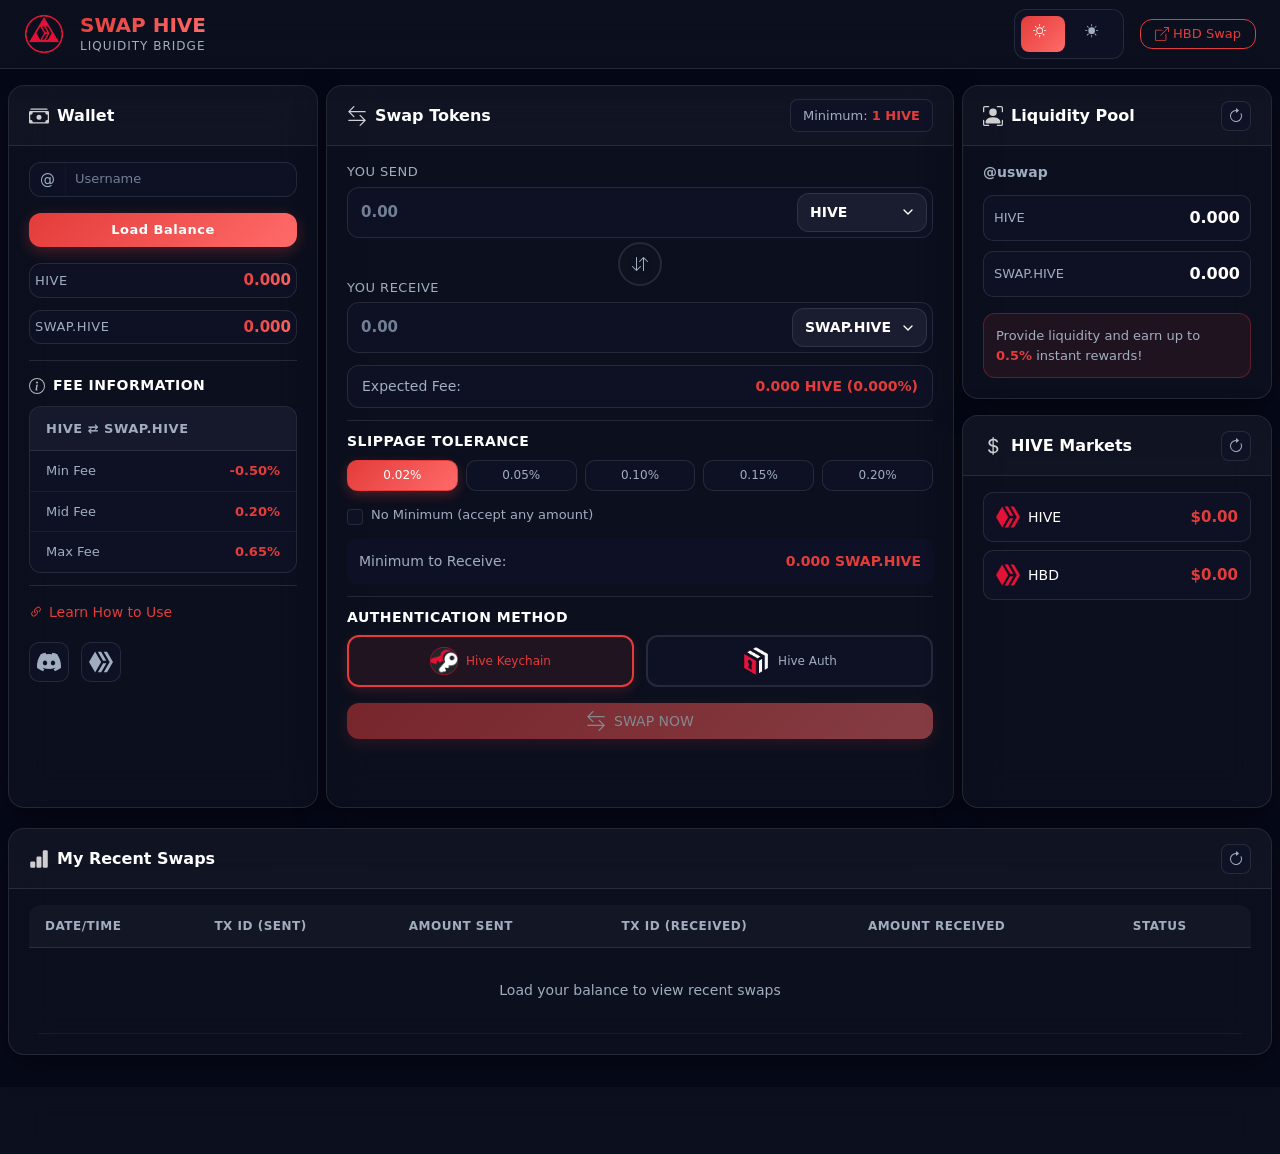
==== commit 13e590ec: "Add files via upload" ====
--- a/index.html
+++ b/index.html
@@ -1,620 +1,655 @@
 <!DOCTYPE html>
-
 <html lang="en">
-    <head>
-        <meta charset="UTF-8">
-        <meta http-equiv="X-UA-Compatible" content="IE=edge">
-        <meta name="viewport" content="width=device-width, initial-scale=1.0">
-        <title>Swap Hive</title>
-        <link rel="manifest" crossorigin="use-credentials" href="/manifest.json" />
-        <link rel="icon" href="assets/hiveupme.png">
-        <script src="./libs/ajax/libs/jquery/3.6.0/jquery.min.js"></script>
-        <link href="./libs/bootstrap@5.1.3/dist/css/bootstrap.min.css" rel="stylesheet" integrity="sha384-1BmE4kWBq78iYhFldvKuhfTAU6auU8tT94WrHftjDbrCEXSU1oBoqyl2QvZ6jIW3" crossorigin="anonymous">
-        <!--<link rel="stylesheet" href="css/main.css">-->
-
-        <script src="./libs/bootstrap@5.1.3/dist/js/bootstrap.bundle.min.js" integrity="sha384-ka7Sk0Gln4gmtz2MlQnikT1wXgYsOg+OMhuP+IlRH9sENBO0LRn5q+8nbTov4+1p" crossorigin="anonymous"></script>
-        <script src="./libs/@hiveio/hive-js/dist/hive.min.js"></script>
-        <script src="./libs/axios/dist/axios.min.js"></script>
-        <script src="./libs/sscjs@latest/dist/ssc.min.js"></script>
-        <script src="./libs/ajax/libs/uuid/8.1.0/uuidv4.min.js"></script>
-        <script src="./libs/ajax/libs/crypto-js/4.1.1/crypto-js.min.js" integrity="sha512-E8QSvWZ0eCLGk4km3hxSsNmGWbLtSCSUcewDQPQWZF6pEU8GlT8a5fF32wOl1i8ftdMhssTrF/OhyGWwonTcXA==" crossorigin="anonymous" referrerpolicy="no-referrer"></script>
-        <script src="js/main.js"></script>
-        <style>
-            body {
+<head>
+    <meta charset="UTF-8">
+    <meta http-equiv="X-UA-Compatible" content="IE=edge">
+    <meta name="viewport" content="width=device-width, initial-scale=1.0">
+    <title>Swap Hive - Modern UI</title>
+    <link rel="manifest" crossorigin="use-credentials" href="/manifest.json" />
+    <link rel="icon" href="assets/hiveupme.png">
+    
+    <!-- Libraries -->
+    <script src="./libs/ajax/libs/jquery/3.6.0/jquery.min.js"></script>
+    <link href="./libs/bootstrap@5.1.3/dist/css/bootstrap.min.css" rel="stylesheet" integrity="sha384-1BmE4kWBq78iYhFldvKuhfTAU6auU8tT94WrHftjDbrCEXSU1oBoqyl2QvZ6jIW3" crossorigin="anonymous">
+    <script src="./libs/bootstrap@5.1.3/dist/js/bootstrap.bundle.min.js" integrity="sha384-ka7Sk0Gln4gmtz2MlQnikT1wXgYsOg+OMhuP+IlRH9sENBO0LRn5q+8nbTov4+1p" crossorigin="anonymous"></script>
+    <script src="./libs/@hiveio/hive-js/dist/hive.min.js"></script>
+    <script src="./libs/axios/dist/axios.min.js"></script>
+    <script src="./libs/sscjs@latest/dist/ssc.min.js"></script>
+    <script src="./libs/ajax/libs/uuid/8.1.0/uuidv4.min.js"></script>
+    <script src="./libs/ajax/libs/crypto-js/4.1.1/crypto-js.min.js" integrity="sha512-E8QSvWZ0eCLGk4km3hxSsNmGWbLtSCSUcewDQPQWZF6pEU8GlT8a5fF32wOl1i8ftdMhssTrF/OhyGWwonTcXA==" crossorigin="anonymous" referrerpolicy="no-referrer"></script>
+    
+    <!-- Application Modules (order matters!) -->
+    <script src="js/utils.js"></script>
+    <script src="js/config.js"></script>
+    <script src="js/api.js"></script>
+    <script src="js/apiManager.js"></script>
+    <script src="js/hiveauth.js"></script>
+    <script src="js/wallet.js"></script>
+    <script src="js/market.js"></script>
+    <script src="js/bridgeHistory.js"></script>
+    <script src="js/swap.js"></script>
+    <script src="js/ui.js"></script>
+    <script src="js/main.js"></script>
+    
+    <style>
+        body {
             visibility: hidden;
+        }
+    </style>
+    <link rel="stylesheet" href="css/modern-dark.css">
+
+    <!-- Apply saved theme before first paint to avoid a flash of the wrong theme -->
+    <script>
+        (function() {
+            try {
+                var saved = localStorage.getItem("theme");
+                document.documentElement.setAttribute("data-theme", saved === "light" ? "light" : "dark");
+            } catch (e) {
+                document.documentElement.setAttribute("data-theme", "dark");
             }
-        </style>
-        <link rel="stylesheet" href="css/main-dark.css">
-        <link rel="stylesheet" href="css/main-light.css">
-        <script>
-            $(window).on("load", function() {
-            // Check local storage for saved theme
-                if (localStorage.getItem("theme") === "light") {
-                    $("link[href='css/main-black.css']").prop("disabled", true);
-                    $("link[href='css/main-light.css']").prop("disabled", false);
-                } else {
-                    $("link[href='css/main-black.css']").prop("disabled", false);
-                    $("link[href='css/main-light.css']").prop("disabled", true);
+        })();
+    </script>
+
+    <script>
+        $(window).on("load", function() {
+            $("body").css("visibility", "visible");
+            $("#logo").show();
+
+            // Auto-refresh balance every 30 seconds if username is present.
+            // Skipped while the tab is in the background - a hidden tab polling
+            // Hive + Hive Engine forever is wasted network, CPU and garbage.
+            // It refreshes immediately when the tab becomes visible again.
+            setInterval(function() {
+                if (document.hidden) return;
+                var username = $("#username").val().trim();
+                if (username) {
+                    $("#checkbalance").trigger("click");
                 }
-                // Show body and logo
-                $("body").css("visibility", "visible");
-                $("#logo").show();
+            }, 30000);
+
+            document.addEventListener("visibilitychange", function() {
+                if (document.hidden) return;
+                var username = $("#username").val().trim();
+                if (username) {
+                    $("#checkbalance").trigger("click");
+                }
             });
-        </script>
-    </head>
-
-    <body>
+        });
+    </script>
+</head>
+
+<body>
+    <!-- Auth Modal -->
     <div class="modal fade" id="authqr" data-bs-backdrop="static" data-bs-keyboard="true">
         <div class="modal-dialog modal-dialog-centered">
-            <div class="modal-content d-flex rounded-3 bg">
-                <div class="m-3">
+            <div class="modal-content glass-card">
+                <div class="modal-body p-4">
                     <div id="qr-div" class="d-none flex-column align-items-center justify-content-center">
-                        <a target="_blank" id="qr-link" class="bg-light p-3 rounded-3">
-                            <img id="qr-code">
+                        <a target="_blank" id="qr-link" class="qr-container">
+                            <img id="qr-code" class="qr-image">
                         </a>
-                        <span class="mt-3 text-center">Scan or Tap this QR Code through any Hive Authentication App to verify your account.</span>
+                        <p class="mt-4 text-center modal-text">Scan or tap this QR code with your Hive Authentication App</p>
                     </div>
                     <div id="approve-div" class="d-none flex-column align-items-center justify-content-center">
-                        <span class="text-center text-info">Succesfully Connected. Click Approve and then confirm the transaction through Hive Authentication App.</span>
-                        <button type="button" id="approve" class="btn btn-primary rounded-pill w-100 mt-2">Approve</button>
+                        <div class="success-icon mb-3">
+                            <svg xmlns="http://www.w3.org/2000/svg" width="48" height="48" fill="currentColor" viewBox="0 0 16 16">
+                                <path d="M16 8A8 8 0 1 1 0 8a8 8 0 0 1 16 0zm-3.97-3.03a.75.75 0 0 0-1.08.022L7.477 9.417 5.384 7.323a.75.75 0 0 0-1.06 1.06L6.97 11.03a.75.75 0 0 0 1.079-.02l3.992-4.99a.75.75 0 0 0-.01-1.05z"/>
+                            </svg>
+                        </div>
+                        <p class="text-center modal-text mb-3">Successfully Connected!</p>
+                        <p class="text-center modal-subtext mb-4">Click approve and confirm the transaction</p>
+                        <button type="button" id="approve" class="btn btn-gradient w-100">Approve Transaction</button>
                     </div>
                 </div>
             </div>
         </div>
     </div>
 
-        <div class="m-0 mt-2 mb-2">
-            <div class="d-flex align-items-center justify-content-center">
-                <img id="logo" src="assets/icons/icon-144x144.png">
-                <div class="p-3 m-0">
-                    <p class="font-family-size-large m-0 c">SWAP HIVE</p>
-                    <p class="m-0 font-family-size-medium">LIQUIDITY BRIDGE</p>
-                </div>
-            </div>
-        </div>
-
-        <div class="top-link-button">
-            <a href="https://hbd.uswap.app" target="_blank">Go to HBD Swap</a>
-        </div>
-
-        <div class="mbody mt-0 d-flex justify-content-center">
-            <div class="d-flex flex-column rounded-3 bg p-0 m-3 mt-0 card column-one-scale">
-                <div class="m-3">
-                    <p class="font-family-size-medium-large mb-2">Wallet</p>
-                    <div class="d-flex mb-2">
-                        <div class="input-group input-group-sm d-flex flex-nowrap">
-                            <span class="input-group-text" id="usymbol">@</span>
-                            <input type="text" class="input form-control input-color" id="username" placeholder="Username">
-                            <button type="button" id="checkbalance" class="btn btn-danger ms-2 rounded-pill">Load</button>
-                        </div>
-                    </div>
-                    
-                    <div class="d-flex flex-column mb-3">
-                        <p class="m-0"><span class="s pointer font-family-size-medium"><span id="hive" class="qt token">0</span> <span class="sym">HIVE</span></span></p>
-                        <p class="m-0"><span class="s pointer font-family-size-medium"><span id="swaphive" class="qt token">0</span> <span class="sym">SWAP.HIVE</span></span></p>
-                    </div>
-
-                    <hr>
-
-                    <div class="d-flex flex-column mb-3">
-                        <p class="text-info mb-1">
-                            <svg xmlns="http://www.w3.org/2000/svg" width="20" height="20" fill="currentColor" viewBox="0 0 19 19">
-                                <path d="M8 15A7 7 0 1 1 8 1a7 7 0 0 1 0 14zm0 1A8 8 0 1 0 8 0a8 8 0 0 0 0 16z"></path>
-                                <path d="m8.93 6.588-2.29.287-.082.38.45.083c.294.07.352.176.288.469l-.738 3.468c-.194.897.105 1.319.808 1.319.545 0 1.178-.252 1.465-.598l.088-.416c-.2.176-.492.246-.686.246-.275 0-.375-.193-.304-.533L8.93 6.588zM9 4.5a1 1 0 1 1-2 0 1 1 0 0 1 2 0z"></path>
-                            </svg>
-                            <span class="font-family-size-medium-large">Fee Info</span>
-                        </p>
-                        <div class="tb-div-two">
-                            <table class="my-table">
-                                <tr>
-                                    <span class="font-family-size-small-medium fee-info-hive">HIVE => SWAP.HIVE :</span>
-                                </tr>
-                                <tr>
-                                    <td>
-                                        <p class="m-0 fee font-family-size-small-medium">
-                                            <span class="fee font-family-size-small-medium fee-font-color">-0.50%</span> Min Fee
-                                        </p>
-                                    </td>
-                                    <td>
-                                        <p class="m-0 fee font-family-size-small-medium">
-                                            <span class="font-family-size-small-medium fee-font-color fee">0.20%</span> Mid Fee
-                                        </p>
-                                    </td>
-                                    <td>
-                                        <p class="m-0 fee font-family-size-small-medium">
-                                            <span class="font-family-size-small-medium fee-font-color fee">0.65%</span> Max Fee
-                                        </p>
-                                    </td>
-                                </tr>
-                            </table>
-                        </div>
-                        <div class="fee-separator"></div>
-                        <div class="tb-div-two">
-                            <table class="my-table">
-                                <tr>
-                                    <span class="font-family-size-small-medium fee-info-hive">SWAP.HIVE => HIVE :</span>
-                                </tr>
-                                <tr>
-                                    <td>
-                                        <p class="m-0 fee font-family-size-small-medium">
-                                            <span class="fee font-family-size-small-medium fee-font-color">-0.50%</span> Min Fee
-                                        </p>
-                                    </td>
-                                    <td>
-                                        <p class="m-0 fee font-family-size-small-medium">
-                                            <span class="font-family-size-small-medium fee-font-color fee">0.20%</span> Mid Fee
-                                        </p>
-                                    </td>
-                                    <td>
-                                        <p class="m-0 fee font-family-size-small-medium">
-                                            <span class="font-family-size-small-medium fee-font-color fee">0.65%</span> Max Fee
-                                        </p>
-                                    </td>
-                                </tr>
-                            </table>
-                        </div>                        
-                    </div> 
-                    
-                    <hr>
-
-                    <div class="d-flex flex-column mb-0">
-                        <div class="mt-0">                   
-                            <a href="https://peakd.com/swap/@hiveupme/hiveupme-swap-script-simple-ui-solution" target="_blank" class="link-info font-family-size-medium">Learn How to Use</a>
-                        </div>
-                        <div class="mt-2">
-                            <a href="https://discord.com/invite/XYMrvyr" target="_blank" class="link-light m-2">
-                                <svg class="discord-color" xmlns="http://www.w3.org/2000/svg" width="25" height="25" fill="currentColor" viewBox="0 0 16 16">
-                                    <path d="M13.545 2.907a13.227 13.227 0 0 0-3.257-1.011.05.05 0 0 0-.052.025c-.141.25-.297.577-.406.833a12.19 12.19 0 0 0-3.658 0 8.258 8.258 0 0 0-.412-.833.051.051 0 0 0-.052-.025c-1.125.194-2.22.534-3.257 1.011a.041.041 0 0 0-.021.018C.356 6.024-.213 9.047.066 12.032c.001.014.01.028.021.037a13.276 13.276 0 0 0 3.995 2.02.05.05 0 0 0 .056-.019c.308-.42.582-.863.818-1.329a.05.05 0 0 0-.01-.059.051.051 0 0 0-.018-.011 8.875 8.875 0 0 1-1.248-.595.05.05 0 0 1-.02-.066.051.051 0 0 1 .015-.019c.084-.063.168-.129.248-.195a.05.05 0 0 1 .051-.007c2.619 1.196 5.454 1.196 8.041 0a.052.052 0 0 1 .053.007c.08.066.164.132.248.195a.051.051 0 0 1-.004.085 8.254 8.254 0 0 1-1.249.594.05.05 0 0 0-.03.03.052.052 0 0 0 .003.041c.24.465.515.909.817 1.329a.05.05 0 0 0 .056.019 13.235 13.235 0 0 0 4.001-2.02.049.049 0 0 0 .021-.037c.334-3.451-.559-6.449-2.366-9.106a.034.034 0 0 0-.02-.019Zm-8.198 7.307c-.789 0-1.438-.724-1.438-1.612 0-.889.637-1.613 1.438-1.613.807 0 1.45.73 1.438 1.613 0 .888-.637 1.612-1.438 1.612Zm5.316 0c-.788 0-1.438-.724-1.438-1.612 0-.889.637-1.613 1.438-1.613.807 0 1.451.73 1.438 1.613 0 .888-.631 1.612-1.438 1.612Z"></path>
+    <!-- Navigation Header -->
+    <nav class="navbar navbar-expand-lg navbar-glass sticky-top">
+        <div class="container-fluid px-4">
+            <div class="navbar-brand d-flex align-items-center">
+                <img id="logo" src="assets/icons/icon-144x144.png" alt="Logo" class="nav-logo me-3">
+                <div>
+                    <h1 class="brand-title mb-0">SWAP HIVE</h1>
+                    <p class="brand-subtitle mb-0">Liquidity Bridge</p>
+                </div>
+            </div>
+            <div class="d-flex align-items-center ms-auto">
+                <div class="theme-toggle me-3">
+                    <button type="button" id="changeThemeDark" class="theme-btn" title="Dark theme">
+                        <svg xmlns="http://www.w3.org/2000/svg" fill="currentColor" viewBox="0 0 24 24">
+                            <path d="M8 11a3 3 0 1 1 0-6 3 3 0 0 1 0 6zm0 1a4 4 0 1 0 0-8 4 4 0 0 0 0 8zM8 0a.5.5 0 0 1 .5.5v2a.5.5 0 0 1-1 0v-2A.5.5 0 0 1 8 0zm0 13a.5.5 0 0 1 .5.5v2a.5.5 0 0 1-1 0v-2A.5.5 0 0 1 8 13zm8-5a.5.5 0 0 1-.5.5h-2a.5.5 0 0 1 0-1h2a.5.5 0 0 1 .5.5zM3 8a.5.5 0 0 1-.5.5h-2a.5.5 0 0 1 0-1h2A.5.5 0 0 1 3 8zm10.657-5.657a.5.5 0 0 1 0 .707l-1.414 1.415a.5.5 0 1 1-.707-.708l1.414-1.414a.5.5 0 0 1 .707 0zm-9.193 9.193a.5.5 0 0 1 0 .707L3.05 13.657a.5.5 0 0 1-.707-.707l1.414-1.414a.5.5 0 0 1 .707 0zm9.193 2.121a.5.5 0 0 1-.707 0l-1.414-1.414a.5.5 0 0 1 .707-.707l1.414 1.414a.5.5 0 0 1 0 .707zM4.464 4.465a.5.5 0 0 1-.707 0L2.343 3.05a.5.5 0 1 1 .707-.707l1.414 1.414a.5.5 0 0 1 0 .708z"/>
+                        </svg>
+                    </button>
+                    <button type="button" id="changeThemeLight" class="theme-btn" title="Light theme">
+                        <svg xmlns="http://www.w3.org/2000/svg" fill="currentColor" viewBox="0 0 24 24">
+                            <path d="M12 8a4 4 0 1 1-8 0 4 4 0 0 1 8 0zM8 0a.5.5 0 0 1 .5.5v2a.5.5 0 0 1-1 0v-2A.5.5 0 0 1 8 0zm0 13a.5.5 0 0 1 .5.5v2a.5.5 0 0 1-1 0v-2A.5.5 0 0 1 8 13zm8-5a.5.5 0 0 1-.5.5h-2a.5.5 0 0 1 0-1h2a.5.5 0 0 1 .5.5zM3 8a.5.5 0 0 1-.5.5h-2a.5.5 0 0 1 0-1h2A.5.5 0 0 1 3 8zm10.657-5.657a.5.5 0 0 1 0 .707l-1.414 1.415a.5.5 0 1 1-.707-.708l1.414-1.414a.5.5 0 0 1 .707 0zm-9.193 9.193a.5.5 0 0 1 0 .707L3.05 13.657a.5.5 0 0 1-.707-.707l1.414-1.414a.5.5 0 0 1 .707 0zm9.193 2.121a.5.5 0 0 1-.707 0l-1.414-1.414a.5.5 0 0 1 .707-.707l1.414 1.414a.5.5 0 0 1 0 .707zM4.464 4.465a.5.5 0 0 1-.707 0L2.343 3.05a.5.5 0 1 1 .707-.707l1.414 1.414a.5.5 0 0 1 0 .708z"/>
+                        </svg>
+                    </button>
+                </div>
+                <a href="https://hbd.uswap.app" target="_blank" class="btn btn-outline-primary btn-sm">
+                    <svg xmlns="http://www.w3.org/2000/svg" width="14" height="14" fill="currentColor" viewBox="0 0 16 16" class="me-1">
+                        <path fill-rule="evenodd" d="M8.636 3.5a.5.5 0 0 0-.5-.5H1.5A1.5 1.5 0 0 0 0 4.5v10A1.5 1.5 0 0 0 1.5 16h10a1.5 1.5 0 0 0 1.5-1.5V7.864a.5.5 0 0 0-1 0V14.5a.5.5 0 0 1-.5.5h-10a.5.5 0 0 1-.5-.5v-10a.5.5 0 0 1 .5-.5h6.636a.5.5 0 0 0 .5-.5z"/>
+                        <path fill-rule="evenodd" d="M16 .5a.5.5 0 0 0-.5-.5h-5a.5.5 0 0 0 0 1h3.793L6.146 9.146a.5.5 0 1 0 .708.708L15 1.707V5.5a.5.5 0 0 0 1 0v-5z"/>
+                    </svg>
+                    HBD Swap
+                </a>
+            </div>
+        </div>
+    </nav>
+
+    <!-- Main Content -->
+    <div class="container-fluid main-container">
+        <div class="row g-2">
+            <!-- Left Column - Wallet Info -->
+            <div class="col-xl-3 col-lg-3 col-md-12">
+                <div class="glass-card h-100">
+                    <div class="card-header-custom">
+                        <h3 class="card-title">
+                            <svg xmlns="http://www.w3.org/2000/svg" width="20" height="20" fill="currentColor" viewBox="0 0 16 16" class="me-2">
+                                <path d="M1 3a1 1 0 0 1 1-1h12a1 1 0 0 1 1 1H1zm7 8a2 2 0 1 0 0-4 2 2 0 0 0 0 4z"/>
+                                <path d="M0 5a1 1 0 0 1 1-1h14a1 1 0 0 1 1 1v8a1 1 0 0 1-1 1H1a1 1 0 0 1-1-1V5zm3 0a2 2 0 0 1-2 2v4a2 2 0 0 1 2 2h10a2 2 0 0 1 2-2V7a2 2 0 0 1-2-2H3z"/>
+                            </svg>
+                            Wallet
+                        </h3>
+                    </div>
+                    <div class="card-body-custom">
+                        <div class="input-group mb-3">
+                            <span class="input-group-text">@</span>
+                            <input type="text" class="form-control" id="username" placeholder="Username">
+                        </div>
+                        <button type="button" id="checkbalance" class="btn btn-gradient w-100 mb-3">Load Balance</button>
+                        
+                        <div class="balance-display mb-3">
+                            <div class="balance-item">
+                                <span class="balance-label">HIVE</span>
+                                <span class="balance-amount" id="hive">0.000</span>
+                            </div>
+                            <div class="balance-item">
+                                <span class="balance-label">SWAP.HIVE</span>
+                                <span class="balance-amount" id="swaphive">0.000</span>
+                            </div>
+                        </div>
+
+                        <div class="divider"></div>
+
+                        <!-- Fee Info -->
+                        <div class="info-section">
+                            <h4 class="section-title">
+                                <svg xmlns="http://www.w3.org/2000/svg" width="16" height="16" fill="currentColor" viewBox="0 0 16 16" class="me-2">
+                                    <path d="M8 15A7 7 0 1 1 8 1a7 7 0 0 1 0 14zm0 1A8 8 0 1 0 8 0a8 8 0 0 0 0 16z"/>
+                                    <path d="m8.93 6.588-2.29.287-.082.38.45.083c.294.07.352.176.288.469l-.738 3.468c-.194.897.105 1.319.808 1.319.545 0 1.178-.252 1.465-.598l.088-.416c-.2.176-.492.246-.686.246-.275 0-.375-.193-.304-.533L8.93 6.588zM9 4.5a1 1 0 1 1-2 0 1 1 0 0 1 2 0z"/>
                                 </svg>
+                                Fee Information
+                            </h4>
+                            
+                            <!-- Fees are symmetric, so one table covers both
+                                 directions rather than repeating identical values -->
+                            <div class="fee-table">
+                                <div class="fee-row-header">HIVE ⇄ SWAP.HIVE</div>
+                                <div class="fee-row">
+                                    <span>Min Fee</span>
+                                    <span class="fee-value">-0.50%</span>
+                                </div>
+                                <div class="fee-row">
+                                    <span>Mid Fee</span>
+                                    <span class="fee-value">0.20%</span>
+                                </div>
+                                <div class="fee-row">
+                                    <span>Max Fee</span>
+                                    <span class="fee-value">0.65%</span>
+                                </div>
+                            </div>
+                        </div>
+
+                        <div class="divider"></div>
+
+                        <!-- Links -->
+                        <div class="links-section">
+                            <a href="https://peakd.com/swap/@hiveupme/hiveupme-swap-script-simple-ui-solution" target="_blank" class="info-link">
+                                <svg xmlns="http://www.w3.org/2000/svg" width="14" height="14" fill="currentColor" viewBox="0 0 16 16">
+                                    <path d="M4.715 6.542 3.343 7.914a3 3 0 1 0 4.243 4.243l1.828-1.829A3 3 0 0 0 8.586 5.5L8 6.086a1.002 1.002 0 0 0-.154.199 2 2 0 0 1 .861 3.337L6.88 11.45a2 2 0 1 1-2.83-2.83l.793-.792a4.018 4.018 0 0 1-.128-1.287z"/>
+                                    <path d="M6.586 4.672A3 3 0 0 0 7.414 9.5l.775-.776a2 2 0 0 1-.896-3.346L9.12 3.55a2 2 0 1 1 2.83 2.83l-.793.792c.112.42.155.855.128 1.287l1.372-1.372a3 3 0 1 0-4.243-4.243L6.586 4.672z"/>
+                                </svg>
+                                Learn How to Use
                             </a>
-
-                            <a href="https://peakd.com/@uswap/" target="_blank" class="link-light m-2">
-                                <svg xmlns="http://www.w3.org/2000/svg" width="25" height="25" viewBox="0 0 220 190">
-                                    <defs class="cls-1"></defs>
-                                    <g id="Layer_2" data-name="Layer 2">
-                                        <g id="Layer_1-2" data-name="Layer 1">
-                                            <path class="cls-1" d="M157.27,107.26a1,1,0,0,1,.82,1.42l-46.75,80.85a1,1,0,0,1-.82.47H81.94a.94.94,0,0,1-.81-1.42l46.75-80.85a.94.94,0,0,1,.81-.47ZM129.48,84.09a1,1,0,0,1-.82-.47L81.13,1.42A.94.94,0,0,1,81.94,0h28.58a1,1,0,0,1,.82.47l47.53,82.2a.94.94,0,0,1-.81,1.42Z"/>
-                                            <path class="cls-1" d="M135.13,1.42A.94.94,0,0,1,136,0h28.62a.93.93,0,0,1,.81.47l54.49,94.06a.93.93,0,0,1,0,.94l-54.49,94.06a.93.93,0,0,1-.81.47H136a.94.94,0,0,1-.82-1.42L189.34,95Zm-23.26,93.1a1,1,0,0,1,0,1L57.13,189.53a1,1,0,0,1-1.65,0L.13,95.48a1,1,0,0,1,0-1L54.87.47a1,1,0,0,1,1.65,0Z"/>
-                                        </g>
-                                    </g>
-                                </svg>
-                            </a>
-                        </div>
-                    </div>
-                </div>
-            </div>
-
-            <div class="d-flex flex-column rounded-3 bg p-0 m-3 mt-0 flex-grow-1 card column-two-scale">
-                <div class="m-3">
-                    <div class="d-flex justify-content-between align-items-center">
-                        <p class="font-family-size-medium-large mb-2">Conversion</p>
-                        <span class="font-family-size-medium mb-2">
-                            Minimum:&nbsp;
-                            <span id="minimum" class="font-family-size-medium mb-2 text-info">1 HIVE</span>
-                        </span>
-                    </div>
-
-                    <div class="d-flex">
-                        <div class="input-div-change d-flex input-group input-group-sm">
-                            <input type="number" class="input form-control input-change input-color" id="inputquantity" placeholder="Send">
-                            <div class="input-group-append input-group-sm">
-                                <select id="input" class="form-select form-select-lg input select-change input-color" style="width: initial;">
+                            <div class="social-links mt-3">
+                                <a href="https://discord.com/invite/XYMrvyr" target="_blank" class="social-link" title="Discord">
+                                    <svg xmlns="http://www.w3.org/2000/svg" width="24" height="24" fill="currentColor" viewBox="0 0 16 16">
+                                        <path d="M13.545 2.907a13.227 13.227 0 0 0-3.257-1.011.05.05 0 0 0-.052.025c-.141.25-.297.577-.406.833a12.19 12.19 0 0 0-3.658 0 8.258 8.258 0 0 0-.412-.833.051.051 0 0 0-.052-.025c-1.125.194-2.22.534-3.257 1.011a.041.041 0 0 0-.021.018C.356 6.024-.213 9.047.066 12.032c.001.014.01.028.021.037a13.276 13.276 0 0 0 3.995 2.02.05.05 0 0 0 .056-.019c.308-.42.582-.863.818-1.329a.05.05 0 0 0-.01-.059.051.051 0 0 0-.018-.011 8.875 8.875 0 0 1-1.248-.595.05.05 0 0 1-.02-.066.051.051 0 0 1 .015-.019c.084-.063.168-.129.248-.195a.05.05 0 0 1 .051-.007c2.619 1.196 5.454 1.196 8.041 0a.052.052 0 0 1 .053.007c.08.066.164.132.248.195a.051.051 0 0 1-.004.085 8.254 8.254 0 0 1-1.249.594.05.05 0 0 0-.03.03.052.052 0 0 0 .003.041c.24.465.515.909.817 1.329a.05.05 0 0 0 .056.019 13.235 13.235 0 0 0 4.001-2.02.049.049 0 0 0 .021-.037c.334-3.451-.559-6.449-2.366-9.106a.034.034 0 0 0-.02-.019Zm-8.198 7.307c-.789 0-1.438-.724-1.438-1.612 0-.889.637-1.613 1.438-1.613.807 0 1.45.73 1.438 1.613 0 .888-.637 1.612-1.438 1.612Zm5.316 0c-.788 0-1.438-.724-1.438-1.612 0-.889.637-1.613 1.438-1.613.807 0 1.451.73 1.438 1.613 0 .888-.631 1.612-1.438 1.612Z"/>
+                                    </svg>
+                                </a>
+                                <a href="https://peakd.com/@uswap/" target="_blank" class="social-link" title="Hive Blog">
+                                    <svg xmlns="http://www.w3.org/2000/svg" width="24" height="24" viewBox="0 0 220 190">
+                                        <path d="M157.27,107.26a1,1,0,0,1,.82,1.42l-46.75,80.85a1,1,0,0,1-.82.47H81.94a.94.94,0,0,1-.81-1.42l46.75-80.85a.94.94,0,0,1,.81-.47ZM129.48,84.09a1,1,0,0,1-.82-.47L81.13,1.42A.94.94,0,0,1,81.94,0h28.58a1,1,0,0,1,.82.47l47.53,82.2a.94.94,0,0,1-.81,1.42Z"/>
+                                        <path d="M135.13,1.42A.94.94,0,0,1,136,0h28.62a.93.93,0,0,1,.81.47l54.49,94.06a.93.93,0,0,1,0,.94l-54.49,94.06a.93.93,0,0,1-.81.47H136a.94.94,0,0,1-.82-1.42L189.34,95Zm-23.26,93.1a1,1,0,0,1,0,1L57.13,189.53a1,1,0,0,1-1.65,0L.13,95.48a1,1,0,0,1,0-1L54.87.47a1,1,0,0,1,1.65,0Z"/>
+                                    </svg>
+                                </a>
+                            </div>
+                        </div>
+                    </div>
+                </div>
+            </div>
+
+            <!-- Center Column - Swap Interface -->
+            <div class="col-xl-6 col-lg-6 col-md-12">
+                <div class="glass-card h-100">
+                    <div class="card-header-custom">
+                        <h3 class="card-title">
+                            <svg xmlns="http://www.w3.org/2000/svg" width="20" height="20" fill="currentColor" viewBox="0 0 16 16" class="me-2">
+                                <path fill-rule="evenodd" d="M1 11.5a.5.5 0 0 0 .5.5h11.793l-3.147 3.146a.5.5 0 0 0 .708.708l4-4a.5.5 0 0 0 0-.708l-4-4a.5.5 0 0 0-.708.708L13.293 11H1.5a.5.5 0 0 0-.5.5zm14-7a.5.5 0 0 1-.5.5H2.707l3.147 3.146a.5.5 0 1 1-.708.708l-4-4a.5.5 0 0 1 0-.708l4-4a.5.5 0 1 1 .708.708L2.707 4H14.5a.5.5 0 0 1 .5.5z"/>
+                            </svg>
+                            Swap Tokens
+                        </h3>
+                        <div class="minimum-badge">
+                            Minimum: <span id="minimum">1 HIVE</span>
+                        </div>
+                    </div>
+                    <div class="card-body-custom">
+                        <!-- From Token -->
+                        <div class="swap-input-container">
+                            <label class="swap-label">You Send</label>
+                            <div class="swap-input-wrapper">
+                                <input type="number" class="swap-input" id="inputquantity" placeholder="0.00">
+                                <select id="input" class="token-select">
                                     <option value="HIVE">HIVE</option>
                                     <option value="SWAP.HIVE">SWAP.HIVE</option>
                                 </select>
                             </div>
                         </div>
-                    </div>
-
-                    <div class="d-flex justify-content-center m-1 reduce-gap-one">
-                        <button type="button" id="reverse" class="btn text-light rounded-pill pointer">
-                            <svg class="reverse-color" width="20" height="20" fill="currentColor" viewBox="0 0 16 16">
-                                <path fill-rule="evenodd" d="M11.5 15a.5.5 0 0 0 .5-.5V2.707l3.146 3.147a.5.5 0 0 0 .708-.708l-4-4a.5.5 0 0 0-.708 0l-4 4a.5.5 0 1 0 .708.708L11 2.707V14.5a.5.5 0 0 0 .5.5zm-7-14a.5.5 0 0 1 .5.5v11.793l3.146-3.147a.5.5 0 0 1 .708.708l-4 4a.5.5 0 0 1-.708 0l-4-4a.5.5 0 0 1 .708-.708L4 13.293V1.5a.5.5 0 0 1 .5-.5z"></path>
-                            </svg>
-                        </button>
-                    </div>
-
-                    <div class="d-flex reduce-gap-two">
-                        <p class="font-family-size-medium mb-2">Expectation</p>
-                    </div>
-
-                    <div class="d-flex">
-                        <div class="input-div-change d-flex input-group input-group-sm">
-                            <input type="number" class="input form-control input-change input-color" id="outputquantity" placeholder="Expectation">
-                            <div class="input-group-append input-group-sm">
-                                <select id="output" class="form-select form-select-lg input select-change input-color" style="width: initial;" disabled>
+
+                        <!-- Reverse Button -->
+                        <div class="swap-reverse-container">
+                            <button type="button" id="reverse" class="swap-reverse-btn">
+                                <svg width="16" height="16" fill="currentColor" viewBox="0 0 16 16">
+                                    <path fill-rule="evenodd" d="M11.5 15a.5.5 0 0 0 .5-.5V2.707l3.146 3.147a.5.5 0 0 0 .708-.708l-4-4a.5.5 0 0 0-.708 0l-4 4a.5.5 0 1 0 .708.708L11 2.707V14.5a.5.5 0 0 0 .5.5zm-7-14a.5.5 0 0 1 .5.5v11.793l3.146-3.147a.5.5 0 0 1 .708.708l-4 4a.5.5 0 0 1-.708 0l-4-4a.5.5 0 0 1 .708-.708L4 13.293V1.5a.5.5 0 0 1 .5-.5z"/>
+                                </svg>
+                            </button>
+                        </div>
+
+                        <!-- To Token -->
+                        <div class="swap-input-container">
+                            <label class="swap-label">You Receive</label>
+                            <div class="swap-input-wrapper">
+                                <input type="number" class="swap-input" id="outputquantity" placeholder="0.00" readonly>
+                                <select id="output" class="token-select" disabled>
                                     <option value="HIVE">HIVE</option>
                                     <option value="SWAP.HIVE" selected>SWAP.HIVE</option>
                                 </select>
                             </div>
                         </div>
-                    </div>
-                    
-                    <div class="d-flex">
-                        <p class="mt-2 mb-0 font-family-size-small-medium">Expected Fee: <span id="expectedfee" class="text-info font-family-size-small-medium">0.000</span>&nbsp;<span id="feeticker" class="text-info font-family-size-small-medium">HIVE</span>&nbsp;&nbsp;(<span id="expectedper" class="text-info font-family-size-small-medium">0.000</span>%)</p>
-                    </div>
-
-                    <hr>
-
-                    <div class="d-flex heading-group">
-                        <p class="mt-0 font-family-size-medium slippage-scale">Slippage</p>
-                    </div>
-
-                    <div class="d-flex r-button-flex">
-                        <div class="button-group"> 
-                            <label class="radio-label font-family-size-small-medium"><input type="radio" name="my-radio-group" value="0.02" checked><span>0.02%</span></label>
-                            <label class="radio-label font-family-size-small-medium"><input type="radio" name="my-radio-group" value="0.05"><span>0.05%</span></label>
-                            <label class="radio-label font-family-size-small-medium"><input type="radio" name="my-radio-group" value="0.10"><span>0.10%</span></label>
-                            <label class="radio-label font-family-size-small-medium"><input type="radio" name="my-radio-group" value="0.15"><span>0.15%</span></label>
-                            <label class="radio-label font-family-size-small-medium"><input type="radio" name="my-radio-group" value="0.20"><span>0.20%</span></label>
-                        </div>
-                    </div>
-
-                    <div class="d-flex mt-2 mb-2">
-                        <div class="form-check">
-                            <input class="form-check-input" type="checkbox" id="noMemoCheck">
-                            <label class="form-check-label font-family-size-small-medium" for="noMemoCheck">
-                                No Minimum (Accept any amount)
-                            </label>
-                        </div>
-                    </div>
-
-                    <div class="d-flex receive-group">
-                        <p class="mt-0 mb-0 font-family-size-medium">Minimum To Receive: <span id="slipageqty" class="text-info-two font-family-size-medium">0.000</span>&nbsp;<span id="minreceivesymbol" class="text-info font-family-size-medium">SWAP.HIVE</span></p>
-                    </div>
-
-                    <hr>
-
-                    <div class="mt-3 d-flex align-items-center justify-content-center mb-3">
-                        <div class="d-flex align-items-center box rounded-3 flex-wrap justify-content-center me-2 custom-box">
-                            <input class="form-check-input pointer d-none" type="radio" name="txtype" id="txtype" value="Hive Keychain" disabled>
-                            <label class="form-check-label pointer d-flex justify-content-center align-items-center" for="txtype">
-                              <img class="ops" src="assets/hive_keychain.png">
-                              <span class="text-nowrap font-family-size-medium">Hive Keychain</span>
-                            </label>
-                        </div>                          
-                          
-                        <div class="d-flex align-items-center box rounded-3 flex-wrap justify-content-center ms-2 custom-box">
-                            <input class="form-check-input pointer d-none" type="radio" name="txtype" id="txtype1" value="Hive Auth" disabled>
-                            <label class="form-check-label pointer d-flex justify-content-center" for="txtype1">
-                                <img class="ops" src="assets/hive_auth.png">
-                                <span class="text-nowrap font-family-size-medium">Hive Auth</span>
-                            </label>
-                        </div>
-                    </div>
-
-                    <div class="mt-2 d-flex mb-0">
-                        <div class="btn-group btn-group-sm btn-scale">
-                            <button type="button" id="swap" class="btn btn-danger rounded-pill mb-3 w-100 btn-swap" disabled>SWAP</button>
-                        </div>
-                    </div>    
-                    <div class="d-flex align-items-center">
-                        <div id="loading" class="d-none spinner-border text-danger"></div>
-                        <span id="status" class="ms-3 font-family-size-small-medium"></span>
-                    </div>
-                </div>
-            </div>
-
-
-
-            <div class="d-flex flex-column rounded-3 bg p-0 m-3 mt-0 card column-three-scale">
-                <div class="m-3">
-                    <p class="font-family-size-medium-large mb-2">Available Liquidity</p>
-                    <div class="d-flex align-items-center mb-1">
-                        <p class="font-family-size-medium m-0 fee">@uswap</p>
-                        <button type="button" id="refresh" class="btn-sm btn-danger ms-2 rounded-pill font-family-size-small">Refresh</button>
-                    </div>
-
-                    <div class="d-flex flex-column mb-2">
-                        <p class="font-family-size-medium text-info mb-0"><span id="hiveliquidity" class="text-info-three">0</span> <span class="details">HIVE</span></p>
-                        <p class="font-family-size-medium text-info mb-0"><span id="swaphiveliquidity" class="text-info-three">0</span> <span class="details">SWAP.HIVE</span></p>
-                    </div> 
-
-                    <hr>                     
-
-                    <div class="">
-                        <p class="font-family-size-medium mt-2 mb-2">Provide Liquidity and Earn Rewards!</p>
-                        <p class="liquidity font-family-size-small-medium">You can provide Liquidity on the lower side of the bridge to earn <span class="fee">0.5%</span> (Max) instant rewards!</p>
-                        <!--
-                        <div class="mt-3 d-flex justify-content-center">                            
-                            <div class="d-flex flex-column box f alignclass">        
-                                <a class="link-lightv2 font-family-size-small-medium" href="https://uswap.app/" target="_blank">        
-                                    <span style="vertical-align: middle;">Use Uswap Bridge (<span class="fee">Fee 0.23% & Reward 0.22%</span>) for Your Next Swap!&nbsp;</span>        
-                                    <svg style="vertical-align: middle;" xmlns="http://www.w3.org/2000/svg" width="16" height="16" fill="currentColor" class="bi bi-box-arrow-up-right" viewBox="0 0 16 16">        
-                                        <path fill-rule="evenodd" d="M8.636 3.5a.5.5 0 0 0-.5-.5H1.5A1.5 1.5 0 0 0 0 4.5v10A1.5 1.5 0 0 0 1.5 16h10a1.5 1.5 0 0 0 1.5-1.5V7.864a.5.5 0 0 0-1 0V14.5a.5.5 0 0 1-.5.5h-10a.5.5 0 0 1-.5-.5v-10a.5.5 0 0 1 .5-.5h6.636a.5.5 0 0 0 .5-.5z"/>        
-                                        <path fill-rule="evenodd" d="M16 .5a.5.5 0 0 0-.5-.5h-5a.5.5 0 0 0 0 1h3.793L6.146 9.146a.5.5 0 1 0 .708.708L15 1.707V5.5a.5.5 0 0 0 1 0v-5z"/>        
-                                    </svg>        
-                                </a>        
-                                <div id="bridge" class="d-flex d-none alignclass">        
-                                    <div class="d-flex flex-column align-items-center alignclass">        
-                                        <span class="font-family-size-small-medium">HIVE</span>        
-                                        <span id="hive_liq" class="font-family-size-small-medium text-info">0</span>        
-                                    </div>        
-                                    <span class="font-family-size-medium ms-3 me-3">        
-                                        <svg xmlns="http://www.w3.org/2000/svg" width="16" height="16" fill="currentColor" class="bi bi-arrow-left-right" viewBox="0 0 16 16">        
-                                            <path fill-rule="evenodd" d="M1 11.5a.5.5 0 0 0 .5.5h11.793l-3.147 3.146a.5.5 0 0 0 .708.708l4-4a.5.5 0 0 0 0-.708l-4-4a.5.5 0 0 0-.708.708L13.293 11H1.5a.5.5 0 0 0-.5.5zm14-7a.5.5 0 0 1-.5.5H2.707l3.147 3.146a.5.5 0 1 1-.708.708l-4-4a.5.5 0 0 1 0-.708l4-4a.5.5 0 1 1 .708.708L2.707 4H14.5a.5.5 0 0 1 .5.5z"/>        
-                                        </svg>        
-                                    </span>        
-                                    <div class="d-flex flex-column align-items-center alignclass">        
-                                        <span class="font-family-size-small-medium">SWAP.HIVE</span>        
-                                        <span id="swap_liq" class="font-family-size-small-medium text-info">0</span>        
-                                    </div>        
-                                </div>        
-                            </div>                                 
-                        </div>
-                        -->   
-                    </div>                    
-
-                    <hr>
-
-                    <div class="mb-0">
-                        <div class="d-flex align-items-center mb-2">
-                            <p class="font-family-size-medium-large m-0">HIVE Market Info</p>
-                            <button type="button" class="refreshHiveMarket btn-sm btn-danger ms-3 rounded-pill font-family-size-small">Refresh</button>
-                        </div>
-                        <div class="tb-div-three font-family-size-medium text-info">
-                            <table class="my-table-hive">
-                                <tr>
-                                    <td>
-                                        <p class="mb-0">
-                                            <span class="details">
-                                                <a href="https://wallet.hive.blog/market" target="_blank" class="price-info">HIVE <img id="logo-token" src="assets/icons/hive-72x72.png"> Market Price</a>
-                                            </span>
-                                        </p>  
-                                    </td>
-                                    <td>                                    
-                                        <p class="mb-0"><span id="hiveusdprice">$0</span></p>          
-                                    </td>
-                                </tr>
-                                <tr>
-                                    <td>
-                                        <p class="mb-0">
-                                            <span class="details"><a href="https://wallet.hive.blog/market" target="_blank" class="price-info">HBD <img id="logo-token" src="assets/icons/hive-72x72.png"> Market Price</a>
-                                            </span>
-                                        </p>  
-                                    </td>
-                                    <td>                                    
-                                        <p class="mb-0"><span id="hbdusdprice">$0</span></p>          
-                                    </td>
-                                </tr>
+
+                        <!-- Fee Info -->
+                        <div class="fee-info-box">
+                            <div class="fee-info-row">
+                                <span>Expected Fee:</span>
+                                <span class="fee-info-value">
+                                    <span id="expectedfee">0.000</span>
+                                    <span id="feeticker">HIVE</span>
+                                    (<span id="expectedper">0.000</span>%)
+                                </span>
+                            </div>
+                        </div>
+
+                        <div class="divider"></div>
+
+                        <!-- Slippage Settings -->
+                        <div class="slippage-section">
+                            <h4 class="section-subtitle">Slippage Tolerance</h4>
+                            <div class="slippage-options">
+                                <label class="slippage-option">
+                                    <input type="radio" name="my-radio-group" value="0.02" checked>
+                                    <span>0.02%</span>
+                                </label>
+                                <label class="slippage-option">
+                                    <input type="radio" name="my-radio-group" value="0.05">
+                                    <span>0.05%</span>
+                                </label>
+                                <label class="slippage-option">
+                                    <input type="radio" name="my-radio-group" value="0.10">
+                                    <span>0.10%</span>
+                                </label>
+                                <label class="slippage-option">
+                                    <input type="radio" name="my-radio-group" value="0.15">
+                                    <span>0.15%</span>
+                                </label>
+                                <label class="slippage-option">
+                                    <input type="radio" name="my-radio-group" value="0.20">
+                                    <span>0.20%</span>
+                                </label>
+                            </div>
+                            <div class="form-check no-minimum-check">
+                                <input class="form-check-input" type="checkbox" id="noMinimumCheck">
+                                <label class="form-check-label" for="noMinimumCheck">
+                                    No Minimum (accept any amount)
+                                </label>
+                            </div>
+                            <div class="min-receive-info">
+                                Minimum to Receive:
+                                <span class="min-receive-value">
+                                    <span id="slipageqty">0.000</span>
+                                    <span id="minreceivesymbol">SWAP.HIVE</span>
+                                </span>
+                            </div>
+                        </div>
+
+                        <div class="divider"></div>
+
+                        <!-- Authentication Method -->
+                        <div class="auth-method-section">
+                            <h4 class="section-subtitle">Authentication Method</h4>
+                            <div class="auth-methods">
+                                <label class="auth-method">
+                                    <input type="radio" name="txtype" id="txtype" value="Hive Keychain" checked disabled>
+                                    <div class="auth-method-card">
+                                        <img src="assets/hive_keychain.png" alt="Keychain" class="auth-icon">
+                                        <span>Hive Keychain</span>
+                                    </div>
+                                </label>
+                                <label class="auth-method">
+                                    <input type="radio" name="txtype" id="txtype1" value="Hive Auth" disabled>
+                                    <div class="auth-method-card">
+                                        <img src="assets/hive_auth.png" alt="Hive Auth" class="auth-icon">
+                                        <span>Hive Auth</span>
+                                    </div>
+                                </label>
+                            </div>
+                        </div>
+
+                        <!-- Swap Button -->
+                        <button type="button" id="swap" class="btn btn-gradient btn-lg w-100 mt-3" disabled>
+                            <svg xmlns="http://www.w3.org/2000/svg" width="20" height="20" fill="currentColor" viewBox="0 0 16 16" class="me-2">
+                                <path fill-rule="evenodd" d="M1 11.5a.5.5 0 0 0 .5.5h11.793l-3.147 3.146a.5.5 0 0 0 .708.708l4-4a.5.5 0 0 0 0-.708l-4-4a.5.5 0 0 0-.708.708L13.293 11H1.5a.5.5 0 0 0-.5.5zm14-7a.5.5 0 0 1-.5.5H2.707l3.147 3.146a.5.5 0 1 1-.708.708l-4-4a.5.5 0 0 1 0-.708l4-4a.5.5 0 1 1 .708.708L2.707 4H14.5a.5.5 0 0 1 .5.5z"/>
+                            </svg>
+                            SWAP NOW
+                        </button>
+
+                        <!-- Status -->
+                        <div class="status-container mt-3">
+                            <div id="loading" class="d-none spinner-border spinner-border-sm text-primary"></div>
+                            <span id="status" class="status-text ms-2"></span>
+                        </div>
+                    </div>
+                </div>
+            </div>
+
+            <!-- Right Column - Market Info & Liquidity -->
+            <div class="col-xl-3 col-lg-3 col-md-12">
+                <div class="d-flex flex-column h-100 gap-3">
+                <!-- Liquidity Pool -->
+                <div class="glass-card">
+                    <div class="card-header-custom">
+                        <h3 class="card-title">
+                            <svg xmlns="http://www.w3.org/2000/svg" width="20" height="20" fill="currentColor" viewBox="0 0 16 16" class="me-2">
+                                <path d="M1.5 1a.5.5 0 0 0-.5.5v3a.5.5 0 0 1-1 0v-3A1.5 1.5 0 0 1 1.5 0h3a.5.5 0 0 1 0 1h-3zM11 .5a.5.5 0 0 1 .5-.5h3A1.5 1.5 0 0 1 16 1.5v3a.5.5 0 0 1-1 0v-3a.5.5 0 0 0-.5-.5h-3a.5.5 0 0 1-.5-.5zM.5 11a.5.5 0 0 1 .5.5v3a.5.5 0 0 0 .5.5h3a.5.5 0 0 1 0 1h-3A1.5 1.5 0 0 1 0 14.5v-3a.5.5 0 0 1 .5-.5zm15 0a.5.5 0 0 1 .5.5v3a1.5 1.5 0 0 1-1.5 1.5h-3a.5.5 0 0 1 0-1h3a.5.5 0 0 0 .5-.5v-3a.5.5 0 0 1 .5-.5z"/>
+                                <path d="M3 14s-1 0-1-1 1-4 6-4 6 3 6 4-1 1-1 1H3zm8-9a3 3 0 1 1-6 0 3 3 0 0 1 6 0z"/>
+                            </svg>
+                            Liquidity Pool
+                        </h3>
+                        <button type="button" id="refresh" class="btn-refresh">
+                            <svg xmlns="http://www.w3.org/2000/svg" width="16" height="16" fill="currentColor" viewBox="0 0 16 16">
+                                <path fill-rule="evenodd" d="M8 3a5 5 0 1 0 4.546 2.914.5.5 0 0 1 .908-.417A6 6 0 1 1 8 2v1z"/>
+                                <path d="M8 4.466V.534a.25.25 0 0 1 .41-.192l2.36 1.966c.12.1.12.284 0 .384L8.41 4.658A.25.25 0 0 1 8 4.466z"/>
+                            </svg>
+                        </button>
+                    </div>
+                    <div class="card-body-custom">
+                        <div class="liquidity-info">
+                            <p class="liquidity-account">@uswap</p>
+                            <div class="liquidity-amounts">
+                                <div class="liquidity-item">
+                                    <span class="liquidity-label">HIVE</span>
+                                    <span class="liquidity-value" id="hiveliquidity">0.000</span>
+                                </div>
+                                <div class="liquidity-item">
+                                    <span class="liquidity-label">SWAP.HIVE</span>
+                                    <span class="liquidity-value" id="swaphiveliquidity">0.000</span>
+                                </div>
+                            </div>
+                        </div>
+                        <div class="info-box mt-3">
+                            <p class="info-text">Provide liquidity and earn up to <strong>0.5%</strong> instant rewards!</p>
+                        </div>
+                    </div>
+                </div>
+
+                <!-- Market Info (grows to fill the column so its bottom edge
+                     lines up with the wallet and swap cards) -->
+                <div class="glass-card flex-grow-1">
+                    <div class="card-header-custom">
+                        <h3 class="card-title">
+                            <svg xmlns="http://www.w3.org/2000/svg" width="20" height="20" fill="currentColor" viewBox="0 0 16 16" class="me-2">
+                                <path d="M4 10.781c.148 1.667 1.513 2.85 3.591 3.003V15h1.043v-1.216c2.27-.179 3.678-1.438 3.678-3.3 0-1.59-.947-2.51-2.956-3.028l-.722-.187V3.467c1.122.11 1.879.714 2.07 1.616h1.47c-.166-1.6-1.54-2.748-3.54-2.875V1H7.591v1.233c-1.939.23-3.27 1.472-3.27 3.156 0 1.454.966 2.483 2.661 2.917l.61.162v4.031c-1.149-.17-1.94-.8-2.131-1.718H4zm3.391-3.836c-1.043-.263-1.6-.825-1.6-1.616 0-.944.704-1.641 1.8-1.828v3.495l-.2-.05zm1.591 1.872c1.287.323 1.852.859 1.852 1.769 0 1.097-.826 1.828-2.2 1.939V8.73l.348.086z"/>
+                            </svg>
+                            HIVE Markets
+                        </h3>
+                        <button type="button" class="refreshHiveMarket btn-refresh">
+                            <svg xmlns="http://www.w3.org/2000/svg" width="16" height="16" fill="currentColor" viewBox="0 0 16 16">
+                                <path fill-rule="evenodd" d="M8 3a5 5 0 1 0 4.546 2.914.5.5 0 0 1 .908-.417A6 6 0 1 1 8 2v1z"/>
+                                <path d="M8 4.466V.534a.25.25 0 0 1 .41-.192l2.36 1.966c.12.1.12.284 0 .384L8.41 4.658A.25.25 0 0 1 8 4.466z"/>
+                            </svg>
+                        </button>
+                    </div>
+                    <div class="card-body-custom">
+                        <div class="market-item">
+                            <a href="https://wallet.hive.blog/market" target="_blank" class="market-link">
+                                <img src="assets/icons/hive-72x72.png" alt="HIVE" class="market-icon">
+                                <span>HIVE</span>
+                            </a>
+                            <span class="market-price" id="hiveusdprice">$0.00</span>
+                        </div>
+                        <div class="market-item">
+                            <a href="https://wallet.hive.blog/market" target="_blank" class="market-link">
+                                <img src="assets/icons/hive-72x72.png" alt="HBD" class="market-icon">
+                                <span>HBD</span>
+                            </a>
+                            <span class="market-price" id="hbdusdprice">$0.00</span>
+                        </div>
+                    </div>
+                </div>
+                </div>
+            </div>
+        </div>
+
+        <!-- Transaction History -->
+        <div id="historycard" class="row g-4 mt-2 d-none">
+            <div class="col-md-6">
+                <div class="glass-card">
+                    <div class="card-header-custom">
+                        <h3 class="card-title">HIVE History</h3>
+                        <button type="button" class="refreshHistory btn-refresh">
+                            <svg xmlns="http://www.w3.org/2000/svg" width="16" height="16" fill="currentColor" viewBox="0 0 16 16">
+                                <path fill-rule="evenodd" d="M8 3a5 5 0 1 0 4.546 2.914.5.5 0 0 1 .908-.417A6 6 0 1 1 8 2v1z"/>
+                                <path d="M8 4.466V.534a.25.25 0 0 1 .41-.192l2.36 1.966c.12.1.12.284 0 .384L8.41 4.658A.25.25 0 0 1 8 4.466z"/>
+                            </svg>
+                        </button>
+                    </div>
+                    <div class="card-body-custom">
+                        <div class="history-table-wrapper">
+                            <table class="history-table">
+                                <thead>
+                                    <tr>
+                                        <th>ACCOUNT</th>
+                                        <th>QUANTITY</th>
+                                        <th>TYPE</th>
+                                        <th>TIME</th>
+                                        <th></th>
+                                    </tr>
+                                </thead>
+                                <tbody id="historyHive">
+                                </tbody>
                             </table>
-                        </div>                        
-                    </div>
-                    
-                    <hr>
-
-                    <div class="mb-0">
-                        <div class="d-flex align-items-center mb-2">
-                            <p class="font-family-size-medium m-0">Token Market Info</p>
-                            <button type="button" class="refreshTokenMarket btn-sm btn-danger ms-3 rounded-pill font-family-size-small">Refresh</button>
-                        </div>
-                        <div class="tb-div-four font-family-size-small-medium text-info">
-                            <table class="my-table-hive">
-                                <tr>
-                                    <td>
-                                        <p class="mb-0">
-                                            <span class="details">
-                                                <a href="https://hive-engine.com/trade/VAULT" target="_blank" class="price-info">VAULT <img id="logo-token" src="assets/icons/vault-72x72.png"> Market Price</a>
-                                            </span>
-                                        </p>  
-                                    </td>
-                                    <td>                                    
-                                        <p class="mb-0"><span id="vaultusdprice">$0</span></p>          
-                                    </td>
-                                </tr>
-                                <tr>
-                                    <td>
-                                        <p class="mb-0">
-                                            <span class="details">
-                                                <a href="https://hive-engine.com/trade/UPME" target="_blank" class="price-info">UPME <img id="logo-token" src="assets/icons/upme-72x72.png"> Market Price</a>
-                                            </span>
-                                        </p>  
-                                    </td>
-                                    <td>                                    
-                                        <p class="mb-0"><span id="upmeusdprice">$0</span></p>          
-                                    </td>
-                                </tr>
+                        </div>
+                    </div>
+                </div>
+            </div>
+            <div class="col-md-6">
+                <div class="glass-card">
+                    <div class="card-header-custom">
+                        <h3 class="card-title">SWAP.HIVE History</h3>
+                        <button type="button" class="refreshHistory btn-refresh">
+                            <svg xmlns="http://www.w3.org/2000/svg" width="16" height="16" fill="currentColor" viewBox="0 0 16 16">
+                                <path fill-rule="evenodd" d="M8 3a5 5 0 1 0 4.546 2.914.5.5 0 0 1 .908-.417A6 6 0 1 1 8 2v1z"/>
+                                <path d="M8 4.466V.534a.25.25 0 0 1 .41-.192l2.36 1.966c.12.1.12.284 0 .384L8.41 4.658A.25.25 0 0 1 8 4.466z"/>
+                            </svg>
+                        </button>
+                    </div>
+                    <div class="card-body-custom">
+                        <div class="history-table-wrapper">
+                            <table class="history-table">
+                                <thead>
+                                    <tr>
+                                        <th>ACCOUNT</th>
+                                        <th>QUANTITY</th>
+                                        <th>TYPE</th>
+                                        <th>TIME</th>
+                                        <th></th>
+                                    </tr>
+                                </thead>
+                                <tbody id="historySwapHive">
+                                </tbody>
                             </table>
-                            <!--
-                            <table class="my-table-token">
-                                <tr class="">
-                                    <td class="tb-token-td">
-                                        <p class="mb-0">
-                                            <span class="details">
-                                                <a href="https://hive-engine.com/trade/VAULT" target="_blank" class="price-info">VAULT <img id="logo-token" src="assets/icons/vault-72x72.png"> Market Price</a>
-                                            </span>
-                                        </p>  
-                                    </td>
-                                    <td class="tb-token-td">                               
-                                        <p class="mb-0"><span id="vaultusdprice">$0</span></p>          
-                                    </td>
-                                    <td></td>
-                                </tr>
-                                <tr class="">
-                                    <td class="tb-token-td">
-                                        <p class="mb-0">
-                                            <span class="details">
-                                                <a href="https://hive-engine.com/trade/UPME" target="_blank" class="price-info">UPME <img id="logo-token" src="assets/icons/upme-72x72.png"> Market Price</a>
-                                            </span>
-                                        </p>  
-                                    </td>
-                                    <td class="tb-token-td">                                   
-                                        <p class="mb-0"><span id="upmeusdprice">$0</span></p>          
-                                    </td>
-                                    <td></td>
-                                </tr>                                
-                                <tr class="">
-                                    <td class="tb-token-td">
-                                        <p class="mb-0">
-                                            <span class="details">
-                                                <a href="https://hive-engine.com/trade/WINEX" target="_blank" class="price-info">WINEX <img id="logo-token" src="assets/icons/winex-72x72.png"> Market Price</a>
-                                            </span>
-                                        </p>  
-                                    </td>
-                                    <td class="tb-token-td">                             
-                                        <p class="mb-0"><span id="winexusdprice">$0</span></p>          
-                                    </td>
-                                    <td></td>
-                                </tr>
-                                <tr class="">
-                                    <td class="tb-token-td">
-                                        <p class="mb-0">
-                                            <span class="details"><a href="https://hive-engine.com/trade/HELIOS" target="_blank" class="price-info">HELIOS <img id="logo-token" src="assets/icons/helios-72x72.png"> Market Price</a>
-                                            </span>
-                                        </p>  
-                                    </td>
-                                    <td class="tb-token-td">                                 
-                                        <p class="mb-0"><span id="heliosusdprice">$0</span></p>          
-                                    </td>
-                                    <td></td>
-                                </tr>                                
+                        </div>
+                    </div>
+                </div>
+            </div>
+        </div>
+
+        <!-- Swap History Panel -->
+        <div class="row g-4 mt-2">
+            <div class="col-12">
+                <div class="glass-card">
+                    <div class="card-header-custom">
+                        <h3 class="card-title">
+                            <svg xmlns="http://www.w3.org/2000/svg" width="20" height="20" fill="currentColor" viewBox="0 0 16 16" class="me-2">
+                                <path d="M1 11a1 1 0 0 1 1-1h2a1 1 0 0 1 1 1v3a1 1 0 0 1-1 1H2a1 1 0 0 1-1-1v-3zm5-4a1 1 0 0 1 1-1h2a1 1 0 0 1 1 1v7a1 1 0 0 1-1 1H7a1 1 0 0 1-1-1V7zm5-5a1 1 0 0 1 1-1h2a1 1 0 0 1 1 1v12a1 1 0 0 1-1 1h-2a1 1 0 0 1-1-1V2z"/>
+                            </svg>
+                            My Recent Swaps
+                        </h3>
+                        <button type="button" id="refreshSwapHistory" class="btn-refresh">
+                            <svg xmlns="http://www.w3.org/2000/svg" width="16" height="16" fill="currentColor" viewBox="0 0 16 16">
+                                <path fill-rule="evenodd" d="M8 3a5 5 0 1 0 4.546 2.914.5.5 0 0 1 .908-.417A6 6 0 1 1 8 2v1z"/>
+                                <path d="M8 4.466V.534a.25.25 0 0 1 .41-.192l2.36 1.966c.12.1.12.284 0 .384L8.41 4.658A.25.25 0 0 1 8 4.466z"/>
+                            </svg>
+                        </button>
+                    </div>
+                    <div class="card-body-custom">
+                        <div class="history-table-wrapper">
+                            <table class="history-table">
+                                <thead>
+                                    <tr>
+                                        <th>Date/Time</th>
+                                        <th>Tx ID (Sent)</th>
+                                        <th>Amount Sent</th>
+                                        <th>Tx ID (Received)</th>
+                                        <th>Amount Received</th>
+                                        <th>Status</th>
+                                    </tr>
+                                </thead>
+                                <tbody id="swapHistoryTable">
+                                    <tr>
+                                        <td colspan="6" class="text-center" style="padding: 2rem; color: var(--text-secondary);">
+                                            Load your balance to view recent swaps
+                                        </td>
+                                    </tr>
+                                </tbody>
                             </table>
-                            -->
-                        </div>                        
-                    </div>                                    
-                </div>
-            </div>
-        </div>
-
-        <div id="historycard" class="mbody mt-0 d-none justify-content-center">
-            <div class="d-flex flex-column rounded-3 bg p-0 m-3 mt-0 card w-100">
-                <div class="m-3">
-                    <div class="d-flex align-items-center mb-3">
-                        <p class="font-family-size-medium-large m-0">Hive History</p>
-                        <button type="button" class="refreshHistory btn-sm btn-danger ms-3 rounded-pill font-family-size-small">Refresh</button>
-                    </div>
-                    <div class="tb-div">
-                        <table class="htable">
-                            <thead>
-                                <tr>
-                                    <th>ACCOUNT</th>
-                                    <th>QUANTITY</th>
-                                    <th>TYPE</th>
-                                    <th>TIME</th>
-                                    <th></th>
-                                </tr>
-                            </thead> 
-                            <tbody id="historyHive"> 
-                            </tbody>
-                        </table>
-                    </div>
-                </div>
-            </div>
-
-            <div class="d-flex flex-column rounded-3 bg p-0 m-3 mt-0 card  w-100">
-                <div class="m-3">
-                    <div class="d-flex align-items-center mb-3">
-                        <p class="font-family-size-medium-large m-0">SWAP.HIVE History</p>
-                        <button type="button" class="refreshHistory btn-sm btn-danger ms-3 rounded-pill font-family-size-small">Refresh</button>
-                    </div>
-                    <div class="tb-div">
-                        <table class="htable">
-                            <thead>
-                                <tr>
-                                    <th>ACCOUNT</th>
-                                    <th>QUANTITY</th>
-                                    <th>TYPE</th>
-                                    <th>TIME</th>
-                                    <th></th>
-                                </tr>
-                            </thead>
-                            <tbody id="historySwapHive">
-                            </tbody>
-                        </table>
-                    </div>
-                </div>
-            </div>
-        </div>
-
-        <div class="bottom-bar">
-            <div class="developed-by-container font-family-size-small-medium">
-                <p>Developed by <a class="alih-color" href="https://peakd.com/@ali-h" target="_blank">@ali-h</a> & <a class="theguruasia-color" href="https://peakd.com/@theguruasia" target="_blank">@theguruasia</a></p>
-            </div>  
-            <div class="popup-by-container-hive font-family-size-small-medium">
-                <div>
-                    <span class="popup-by-container-text">Hive API Node : </span>
-                    <button id="popup-button-hive" class="popup-link" value="https://anyx.io">https://anyx.io</button>
-                </div>
-            </div>
-            <div class="popup-by-container-engine font-family-size-small-medium">
-                <div>            
-                    <span class="popup-by-container-text">Engine API Node : </span>
-                    <button id="popup-button-engine" class="popup-link" value="https://enginerpc.com">https://enginerpc.com</button>
-                </div>
-            </div>
-            <div class="theme-buttons-container font-family-size-small-medium"> 
-                <p class="m-0 themes-color">Theme </p>           
-                <button type="button" id="changeThemeDark" class="btn text-light rounded-pill pointer">
-                    <svg class="svg-dark-color" id="dark" fill="currentColor" role="img" viewBox="0 0 24 24" xmlns="http://www.w3.org/2000/svg">
-                        <path d="M8 11a3 3 0 1 1 0-6 3 3 0 0 1 0 6zm0 1a4 4 0 1 0 0-8 4 4 0 0 0 0 8zM8 0a.5.5 0 0 1 .5.5v2a.5.5 0 0 1-1 0v-2A.5.5 0 0 1 8 0zm0 13a.5.5 0 0 1 .5.5v2a.5.5 0 0 1-1 0v-2A.5.5 0 0 1 8 13zm8-5a.5.5 0 0 1-.5.5h-2a.5.5 0 0 1 0-1h2a.5.5 0 0 1 .5.5zM3 8a.5.5 0 0 1-.5.5h-2a.5.5 0 0 1 0-1h2A.5.5 0 0 1 3 8zm10.657-5.657a.5.5 0 0 1 0 .707l-1.414 1.415a.5.5 0 1 1-.707-.708l1.414-1.414a.5.5 0 0 1 .707 0zm-9.193 9.193a.5.5 0 0 1 0 .707L3.05 13.657a.5.5 0 0 1-.707-.707l1.414-1.414a.5.5 0 0 1 .707 0zm9.193 2.121a.5.5 0 0 1-.707 0l-1.414-1.414a.5.5 0 0 1 .707-.707l1.414 1.414a.5.5 0 0 1 0 .707zM4.464 4.465a.5.5 0 0 1-.707 0L2.343 3.05a.5.5 0 1 1 .707-.707l1.414 1.414a.5.5 0 0 1 0 .708z"></path>
-                    </svg>
-                </button>
-                <button type="button" id="changeThemeLight" class="btn text-light rounded-pill pointer">
-                    <svg class="svg-light-color" id="light" fill="currentColor" role="img" viewBox="0 0 24 24" xmlns="http://www.w3.org/2000/svg">
-                        <path d="M12 8a4 4 0 1 1-8 0 4 4 0 0 1 8 0zM8 0a.5.5 0 0 1 .5.5v2a.5.5 0 0 1-1 0v-2A.5.5 0 0 1 8 0zm0 13a.5.5 0 0 1 .5.5v2a.5.5 0 0 1-1 0v-2A.5.5 0 0 1 8 13zm8-5a.5.5 0 0 1-.5.5h-2a.5.5 0 0 1 0-1h2a.5.5 0 0 1 .5.5zM3 8a.5.5 0 0 1-.5.5h-2a.5.5 0 0 1 0-1h2A.5.5 0 0 1 3 8zm10.657-5.657a.5.5 0 0 1 0 .707l-1.414 1.415a.5.5 0 1 1-.707-.708l1.414-1.414a.5.5 0 0 1 .707 0zm-9.193 9.193a.5.5 0 0 1 0 .707L3.05 13.657a.5.5 0 0 1-.707-.707l1.414-1.414a.5.5 0 0 1 .707 0zm9.193 2.121a.5.5 0 0 1-.707 0l-1.414-1.414a.5.5 0 0 1 .707-.707l1.414 1.414a.5.5 0 0 1 0 .707zM4.464 4.465a.5.5 0 0 1-.707 0L2.343 3.05a.5.5 0 1 1 .707-.707l1.414 1.414a.5.5 0 0 1 0 .708z"/>                        
-                    </svg>
-                </button>            
-            </div>
-        </div>
-    
-        <div id="popup-container-hive" style="display: none;">
-            <p class="popup-container-text">Please select an API node:</p>
-            <table id="api-list-hive">
-                <thead>
-                  <tr>
-                    <th class="header-node-url-hive">Node URL</th>
-                    <th class="header-status-hive">Status</th>
-                  </tr>
-                </thead>
-                <tbody></tbody>
-            </table>
-            <button id="close-button-hive" class="close-btn">
-                <svg class="close-button-color" xmlns="http://www.w3.org/2000/svg" width="24" height="24" viewBox="0 0 24 24">
+                        </div>
+                    </div>
+                </div>
+            </div>
+        </div>
+    </div>
+
+    <!-- Footer -->
+    <footer class="app-footer">
+        <div class="container-fluid px-4">
+            <div class="footer-content">
+                <div class="footer-credit">
+                    Developed by
+                    <a href="https://peakd.com/@ali-h" target="_blank">@ali-h</a>
+                    &
+                    <a href="https://peakd.com/@theguruasia" target="_blank">@theguruasia</a>
+                    <div class="footer-versions">
+                        <span class="version-item">Frontend Version: <span id="frontendVersion">-</span></span>
+                        <span class="version-sep">|</span>
+                        <span class="version-item">Backend Script Version: <span id="backendVersion">-</span></span>
+                    </div>
+                </div>
+                <div class="footer-nodes">
+                    <div class="node-selector">
+                        <span>Hive API:</span>
+                        <button id="popup-button-hive" class="node-btn">https://anyx.io</button>
+                    </div>
+                    <div class="node-selector">
+                        <span>Engine API:</span>
+                        <button id="popup-button-engine" class="node-btn">https://engine.rishipanthee.com</button>
+                    </div>
+                </div>
+            </div>
+        </div>
+    </footer>
+
+    <!-- Node Selector Popups -->
+    <div id="popup-container-hive" class="node-popup" style="display: none;">
+        <div class="node-popup-content">
+            <h4>Select Hive API Node</h4>
+            <div id="popup-error-hive" class="popup-error-message" style="display: none;"></div>
+            <div class="node-table-wrapper">
+                <table id="api-list-hive">
+                    <thead>
+                        <tr>
+                            <th>Node URL</th>
+                            <th style="width: 100px; text-align: center;">Status</th>
+                            <th style="width: 80px; text-align: center;">Action</th>
+                        </tr>
+                    </thead>
+                    <tbody></tbody>
+                </table>
+            </div>
+            <button id="close-button-hive" class="node-close-btn">
+                <svg xmlns="http://www.w3.org/2000/svg" width="24" height="24" viewBox="0 0 24 24">
                     <path d="M19 6.41L17.59 5 12 10.59 6.41 5 5 6.41 10.59 12 5 17.59 6.41 19 12 13.41 17.59 19 19 17.59 13.41 12z"/>
                 </svg>
             </button>
         </div>
-    
-        <div id="popup-container-engine" style="display: none;">
-            <p class="popup-container-text">Please select an API node:</p>
-            <table id="api-list-engine">
-                <thead>
-                  <tr>
-                    <th class="header-node-url-engine">Node URL</th>
-                    <th class="header-status-engine">Status</th>
-                  </tr>
-                </thead>
-                <tbody></tbody>
-            </table>
-            <button id="close-button-engine" class="close-btn">
-                <svg class="close-button-color" xmlns="http://www.w3.org/2000/svg" width="24" height="24" viewBox="0 0 24 24">
+    </div>
+
+    <div id="popup-container-engine" class="node-popup" style="display: none;">
+        <div class="node-popup-content">
+            <h4>Select Engine API Node</h4>
+            <div id="popup-error-engine" class="popup-error-message" style="display: none;"></div>
+            <div class="node-table-wrapper">
+                <table id="api-list-engine">
+                    <thead>
+                        <tr>
+                            <th>Node URL</th>
+                            <th style="width: 100px; text-align: center;">Status</th>
+                            <th style="width: 80px; text-align: center;">Action</th>
+                        </tr>
+                    </thead>
+                    <tbody></tbody>
+                </table>
+            </div>
+            <button id="close-button-engine" class="node-close-btn">
+                <svg xmlns="http://www.w3.org/2000/svg" width="24" height="24" viewBox="0 0 24 24">
                     <path d="M19 6.41L17.59 5 12 10.59 6.41 5 5 6.41 10.59 12 5 17.59 6.41 19 12 13.41 17.59 19 19 17.59 13.41 12z"/>
                 </svg>
             </button>
         </div>
-
-    </body>
-
-
+    </div>
+
+    <!-- Service Worker -->
     <script>
-
         if ('serviceWorker' in navigator) {
-
             window.addEventListener("load", function() {
-
                 navigator.serviceWorker
-
-                .register("/sw.js")
-
-                .then(res => console.log("service worker registered"))
-
-                .catch(err => console.log("service worker not registered", err))
-
+                    .register("/sw.js")
+                    .then(res => console.log("service worker registered"))
+                    .catch(err => console.log("service worker not registered", err))
             });
-
         }
-
     </script>
-
+</body>
 </html>
-
--- a/css/modern-dark.css
+++ b/css/modern-dark.css
@@ -0,0 +1,2211 @@
+/* Fix HBD Swap button text/icon alignment */
+.navbar .btn-outline-primary {
+    display: inline-flex;
+    align-items: center;
+    white-space: nowrap;
+}
+@import url('https://fonts.googleapis.com/css2?family=Inter:wght@300;400;500;600;700&display=swap');
+
+/* ========================================
+   ROOT VARIABLES
+   ======================================== */
+:root {
+    --primary-color: #E33C3A;
+    --primary-gradient: linear-gradient(135deg, #E33C3A 0%, #FF6B69 100%);
+    --secondary-gradient: linear-gradient(135deg, #667eea 0%, #764ba2 100%);
+    --success-color: #10b981;
+    --warning-color: #f59e0b;
+    --danger-color: #ef4444;
+    
+    --bg-dark: #0a0e27;
+    --bg-darker: #060918;
+    --bg-lighter: #141933;
+    
+    --glass-bg: rgba(15, 19, 34, 0.7);
+    --glass-border: rgba(255, 255, 255, 0.1);
+    --glass-shadow: 0 8px 32px 0 rgba(0, 0, 0, 0.37);
+    
+    --text-primary: #ffffff;
+    --text-secondary: #a0aec0;
+    --text-muted: #718096;
+    
+    --input-bg: rgba(15, 18, 39, 0.8);
+    --input-border: rgba(255, 255, 255, 0.1);
+    --input-focus: rgba(227, 60, 58, 0.3);
+    
+    --card-bg: rgba(16, 20, 41, 0.6);
+    --card-hover: rgba(17, 19, 31, 0.8);
+
+    --transition: all 0.3s cubic-bezier(0.4, 0, 0.2, 1);
+    --border-radius: 16px;
+    --border-radius-sm: 12px;
+    --border-radius-lg: 20px;
+
+    /* Theme-dependent overlay tints & shadows (kept as tokens so the light
+       theme below can flip every "white overlay on dark bg" trick to a
+       matching "dark overlay on light bg" one) */
+    --overlay-1: rgba(255, 255, 255, 0.02);
+    --overlay-2: rgba(255, 255, 255, 0.03);
+    --overlay-3: rgba(255, 255, 255, 0.05);
+    --overlay-4: rgba(255, 255, 255, 0.08);
+    --overlay-scrim: rgba(0, 0, 0, 0.8);
+    --border-hover: rgba(255, 255, 255, 0.15);
+    --border-subtle: rgba(255, 255, 255, 0.05);
+    --scrollbar-thumb-hover: rgba(255, 255, 255, 0.2);
+    --primary-color-light: #FF6B69;
+
+    --shadow-navbar: 0 4px 30px rgba(0, 0, 0, 0.1);
+    --shadow-card-hover: 0 12px 48px 0 rgba(0, 0, 0, 0.5);
+    --shadow-dropdown: 0 8px 24px rgba(0, 0, 0, 0.4);
+    --shadow-modal: 0 20px 60px rgba(0, 0, 0, 0.5);
+    --shadow-qr: 0 4px 20px rgba(0, 0, 0, 0.2);
+}
+
+/* ========================================
+   LIGHT THEME
+   Toggled via data-theme="light" on <html> (see js/ui.js setTheme()).
+   Overrides only the tokens above - every rule in this file is written
+   against variables, so no other selector needs to know about themes.
+   ======================================== */
+:root[data-theme="light"] {
+    --bg-dark: #eef1f8;
+    --bg-darker: #f7f8fc;
+    --bg-lighter: #e3e7f0;
+
+    --glass-bg: rgba(255, 255, 255, 0.75);
+    --glass-border: rgba(15, 23, 42, 0.08);
+    --glass-shadow: 0 8px 32px 0 rgba(15, 23, 42, 0.08);
+
+    --text-primary: #14172b;
+    --text-secondary: #4b5468;
+    --text-muted: #7c839a;
+
+    --input-bg: rgba(255, 255, 255, 0.9);
+    --input-border: rgba(15, 23, 42, 0.1);
+    --input-focus: rgba(227, 60, 58, 0.15);
+
+    --card-bg: rgba(255, 255, 255, 0.85);
+    --card-hover: rgba(244, 245, 250, 0.95);
+
+    --overlay-1: rgba(15, 23, 42, 0.03);
+    --overlay-2: rgba(15, 23, 42, 0.04);
+    --overlay-3: rgba(15, 23, 42, 0.06);
+    --overlay-4: rgba(15, 23, 42, 0.09);
+    --overlay-scrim: rgba(15, 23, 42, 0.5);
+    --border-hover: rgba(15, 23, 42, 0.18);
+    --border-subtle: rgba(15, 23, 42, 0.08);
+    --scrollbar-thumb-hover: rgba(15, 23, 42, 0.25);
+
+    --shadow-navbar: 0 4px 20px rgba(15, 23, 42, 0.06);
+    --shadow-card-hover: 0 12px 36px 0 rgba(15, 23, 42, 0.12);
+    --shadow-dropdown: 0 8px 20px rgba(15, 23, 42, 0.14);
+    --shadow-modal: 0 20px 50px rgba(15, 23, 42, 0.18);
+    --shadow-qr: 0 4px 16px rgba(15, 23, 42, 0.1);
+}
+
+/* ========================================
+   GLOBAL STYLES
+   ======================================== */
+* {
+    margin: 0;
+    padding: 0;
+    box-sizing: border-box;
+}
+
+body {
+    min-height: 100vh;
+    /* was 80px to clear the previously-fixed footer, which is now static */
+    padding-bottom: 0;
+    background: var(--bg-darker); /* solid dark background */
+    color: var(--text-primary);
+}
+
+/* Scrollbar Styles */
+::-webkit-scrollbar {
+    width: 10px;
+    height: 10px;
+}
+
+
+::-webkit-scrollbar-thumb {
+    background: var(--glass-border);
+    border-radius: 5px;
+}
+
+::-webkit-scrollbar-thumb:hover {
+    background: var(--scrollbar-thumb-hover);
+}
+
+/* ========================================
+   NAVIGATION
+   ======================================== */
+.navbar {
+    position: relative;
+    display: flex;
+    flex-wrap: wrap;
+    align-items: center;
+    justify-content: space-between;
+    padding: 0.5rem 1rem;
+}
+
+/* Bootstrap scopes this to >=992px; the unscoped override was forcing nowrap on
+   phones too, so the theme/HBD controls shot off the right edge (66px of
+   horizontal scroll at 360px wide). Scoped back to desktop. */
+@media (min-width: 992px) {
+    .navbar-expand-lg {
+        flex-flow: row nowrap;
+        justify-content: flex-start;
+    }
+}
+
+.navbar-brand {
+    display: inline-block;
+    padding-top: 0.3125rem;
+    padding-bottom: 0.3125rem;
+    margin-right: 1rem;
+    font-size: 1.25rem;
+    line-height: inherit;
+    white-space: nowrap;
+    text-decoration: none;
+}
+
+.sticky-top {
+    position: sticky;
+    top: 0;
+    z-index: 1020;
+}
+
+.px-4 {
+    padding-left: 1.5rem !important;
+    padding-right: 1.5rem !important;
+}
+
+.navbar-glass {
+    background: var(--glass-bg);
+    backdrop-filter: blur(20px);
+    -webkit-backdrop-filter: blur(20px);
+    border-bottom: 1px solid var(--glass-border);
+    box-shadow: var(--shadow-navbar);
+    padding: 0.5rem 0;
+}
+
+.nav-logo {
+    width: 40px;
+    height: 40px;
+    border-radius: 12px;
+    transition: var(--transition);
+}
+
+.nav-logo:hover {
+    transform: scale(1.05) rotate(5deg);
+}
+
+.brand-title {
+    font-size: 20px;
+    font-weight: 700;
+    background: var(--primary-gradient);
+    -webkit-background-clip: text;
+    -webkit-text-fill-color: transparent;
+    background-clip: text;
+    margin: 0;
+    line-height: 1.2;
+}
+
+.brand-subtitle {
+    font-size: 12px;
+    color: var(--text-secondary);
+    font-weight: 500;
+    letter-spacing: 1px;
+    text-transform: uppercase;
+    margin: 0;
+}
+
+/* Theme Toggle */
+.theme-toggle {
+    display: flex;
+    gap: 8px;
+    background: var(--input-bg);
+    padding: 6px;
+    border-radius: 12px;
+    border: 1px solid var(--input-border);
+}
+
+.theme-btn {
+    background: transparent;
+    border: none;
+    color: var(--text-secondary);
+    padding: 8px 12px;
+    border-radius: 8px;
+    cursor: pointer;
+    transition: var(--transition);
+    display: flex;
+    align-items: center;
+    justify-content: center;
+}
+
+.theme-btn:hover {
+    background: var(--primary-color);
+    color: white;
+    transform: scale(1.05);
+}
+
+.theme-btn.active {
+    background: var(--primary-gradient);
+    color: white;
+}
+
+.theme-btn svg {
+    width: 20px;
+    height: 20px;
+}
+
+/* ========================================
+   MAIN CONTAINER
+   ======================================== */
+.main-container {
+    max-width: 1800px;
+    margin: 0 auto;
+    padding: 1rem;
+}
+
+/* Ensure proper column layout with smaller gaps */
+.row.g-2 {
+    --bs-gutter-x: 0.5rem;
+    --bs-gutter-y: 0.5rem;
+}
+
+.row.g-4 {
+    --bs-gutter-x: 0.75rem;
+    --bs-gutter-y: 0.75rem;
+}
+
+/* Gap utilities for flex containers */
+.gap-3 {
+    gap: 1rem !important;
+}
+
+/* ========================================
+   GLASS CARDS
+   ======================================== */
+.glass-card {
+    background: var(--glass-bg);
+    backdrop-filter: blur(20px);
+    -webkit-backdrop-filter: blur(20px);
+    border-radius: var(--border-radius);
+    border: 1px solid var(--glass-border);
+    box-shadow: var(--glass-shadow);
+    transition: var(--transition);
+    overflow: hidden;
+}
+
+.glass-card:hover {
+    border-color: var(--border-hover);
+    box-shadow: var(--shadow-card-hover);
+    transform: translateY(-2px);
+}
+
+.card-header-custom {
+    display: flex;
+    align-items: center;
+    justify-content: space-between;
+    padding: 0.875rem 1.25rem;
+    border-bottom: 1px solid var(--glass-border);
+    background: var(--overlay-1);
+    /* kept a fixed height so the three columns' headers stay aligned */
+    min-height: 60px;
+    height: 60px;
+    box-sizing: border-box;
+}
+
+.card-title {
+    font-size: 16px;
+    font-weight: 600;
+    color: var(--text-primary);
+    margin: 0;
+    display: flex;
+    align-items: center;
+}
+
+.card-title svg {
+    opacity: 0.8;
+}
+
+.card-body-custom {
+    padding: 1rem 1.25rem 1.25rem;
+}
+
+/* ========================================
+   BUTTONS
+   ======================================== */
+.btn {
+    font-weight: 500;
+    border-radius: var(--border-radius-sm);
+    padding: 6px 16px;
+    font-size: 13px;
+    border: none;
+    cursor: pointer;
+    transition: var(--transition);
+    display: inline-flex;
+    align-items: center;
+    justify-content: center;
+    text-decoration: none;
+    position: relative;
+    overflow: hidden;
+    line-height: 1.4;
+}
+
+.btn:focus {
+    outline: none;
+    box-shadow: none;
+}
+
+.btn-gradient {
+    background: var(--primary-gradient);
+    color: white;
+    box-shadow: 0 4px 15px rgba(227, 60, 58, 0.3);
+}
+
+#checkbalance.btn-gradient {
+    font-size: 13px;
+    font-weight: 600;
+    letter-spacing: 0.5px;
+    padding: 8px 18px;
+}
+
+.btn-gradient:hover {
+    box-shadow: 0 6px 25px rgba(227, 60, 58, 0.5);
+    transform: translateY(-2px);
+}
+
+.btn-gradient:active {
+    transform: translateY(0);
+}
+
+.btn-gradient:disabled {
+    opacity: 0.5;
+    cursor: not-allowed;
+    transform: none;
+}
+
+.btn-lg {
+    padding: 8px 18px;
+    font-size: 14px;
+}
+
+.btn-outline-primary {
+    background: transparent;
+    border: 1.5px solid var(--primary-color);
+    color: var(--primary-color);
+    padding: 5px 14px;
+    font-size: 13px;
+}
+
+.btn-outline-primary:hover {
+    background: var(--primary-color);
+    color: white;
+    transform: translateY(-1px);
+}
+
+.btn-refresh {
+    background: var(--input-bg);
+    border: 1px solid var(--input-border);
+    color: var(--text-secondary);
+    padding: 6px;
+    border-radius: 8px;
+    cursor: pointer;
+    transition: var(--transition);
+    display: flex;
+    align-items: center;
+    justify-content: center;
+}
+
+.btn-refresh:hover {
+    background: var(--primary-color);
+    color: white;
+    border-color: var(--primary-color);
+    transform: rotate(90deg);
+}
+
+/* ========================================
+   INPUTS & FORMS
+   ======================================== */
+.input-group {
+    position: relative;
+    display: flex;
+    flex-wrap: wrap;
+    align-items: stretch;
+    width: 100%;
+}
+
+.input-group > .form-control {
+    position: relative;
+    flex: 1 1 auto;
+    width: 1%;
+    min-width: 0;
+}
+
+.input-group-text {
+    display: flex;
+    align-items: center;
+    padding: 6px 10px;
+    font-size: 15px;
+    font-weight: 400;
+    line-height: 1.4;
+    color: var(--text-secondary);
+    text-align: center;
+    white-space: nowrap;
+    background: var(--input-bg);
+    border: 1px solid var(--input-border);
+    border-radius: var(--border-radius-sm);
+}
+
+.input-group > .input-group-text:not(:last-child) {
+    border-top-right-radius: 0;
+    border-bottom-right-radius: 0;
+}
+
+.input-group > .form-control:not(:first-child) {
+    border-top-left-radius: 0;
+    border-bottom-left-radius: 0;
+}
+
+.form-control, .form-select {
+    background: var(--input-bg);
+    border: 1px solid var(--input-border);
+    color: var(--text-primary);
+    border-radius: var(--border-radius-sm);
+    padding: 6px 10px;
+    font-size: 13px;
+    transition: var(--transition);
+    line-height: 1.4;
+}
+
+.form-control:focus, .form-select:focus {
+    background: var(--input-bg);
+    border-color: var(--primary-color);
+    box-shadow: 0 0 0 3px var(--input-focus);
+    outline: none;
+    color: var(--text-primary);
+}
+
+.form-control::placeholder {
+    color: var(--text-muted);
+}
+
+.input-group-text {
+    background: var(--input-bg);
+    border: 1px solid var(--input-border);
+    color: var(--text-secondary);
+    border-radius: var(--border-radius-sm) 0 0 var(--border-radius-sm);
+    font-weight: 500;
+}
+
+/* Ensure input group items connect properly */
+.input-group .form-control {
+    border-radius: 0 var(--border-radius-sm) var(--border-radius-sm) 0;
+}
+
+.input-group .input-group-text + .form-control {
+    border-left: none;
+}
+
+/* ========================================
+   WALLET SECTION
+   ======================================== */
+.balance-display {
+    display: flex;
+    flex-direction: column;
+    gap: 12px;
+}
+
+.balance-item {
+    display: flex;
+    justify-content: space-between;
+    align-items: center;
+    padding: 5px;
+    background: var(--input-bg);
+    border-radius: var(--border-radius-sm);
+    border: 1px solid var(--input-border);
+    transition: var(--transition);
+}
+
+.balance-item:hover {
+    background: var(--card-hover);
+    border-color: var(--border-hover);
+    transform: translateX(4px);
+}
+
+.balance-label {
+    font-size: 13px;
+    color: var(--text-secondary);
+    font-weight: 500;
+    text-transform: uppercase;
+    letter-spacing: 0.5px;
+}
+
+.balance-amount {
+    font-size: 15px;
+    font-weight: 700;
+    background: var(--primary-gradient);
+    -webkit-background-clip: text;
+    -webkit-text-fill-color: transparent;
+    background-clip: text;
+    cursor: pointer;
+    transition: var(--transition);
+    user-select: none;
+}
+
+.balance-amount:hover {
+    transform: scale(1.05);
+    filter: brightness(1.2);
+}
+
+/* ========================================
+   SWAP INTERFACE
+   ======================================== */
+.minimum-badge {
+    background: var(--input-bg);
+    padding: 6px 12px;
+    border-radius: 8px;
+    font-size: 13px;
+    color: var(--text-secondary);
+    border: 1px solid var(--input-border);
+}
+
+.minimum-badge span {
+    color: var(--primary-color);
+    font-weight: 600;
+}
+
+.swap-input-container {
+    margin-bottom: 0.75rem;
+}
+
+.swap-label {
+    display: block;
+    font-size: 13px;
+    color: var(--text-secondary);
+    margin-bottom: 5px;
+    font-weight: 500;
+    text-transform: uppercase;
+    letter-spacing: 0.5px;
+}
+
+.swap-input-wrapper {
+    display: flex;
+    gap: 12px;
+    background: var(--input-bg);
+    border: 1px solid var(--input-border);
+    border-radius: var(--border-radius-sm);
+    padding: 5px;
+    transition: var(--transition);
+}
+
+.swap-input-wrapper:focus-within {
+    border-color: var(--primary-color);
+    box-shadow: 0 0 0 3px var(--input-focus);
+}
+
+.swap-input {
+    flex: 1;
+    background: transparent;
+    border: none;
+    color: var(--text-primary);
+    font-size: 15px;
+    font-weight: 600;
+    padding: 8px;
+    outline: none;
+}
+
+.swap-input::placeholder {
+    color: var(--text-muted);
+}
+
+/* Hide native select */
+.token-select {
+    display: none;
+}
+
+/* Custom Select Wrapper */
+.custom-select-wrapper {
+    position: relative;
+    min-width: 130px;
+}
+
+/* Custom Select Button */
+.custom-select-button {
+    background: var(--overlay-3);
+    border: 1px solid var(--input-border);
+    color: var(--text-primary);
+    padding: 8px 35px 8px 12px;
+    border-radius: 12px;
+    font-size: 14px;
+    font-weight: 600;
+    cursor: pointer;
+    width: 100%;
+    text-align: left;
+    transition: var(--transition);
+    position: relative;
+    display: flex;
+    align-items: center;
+    justify-content: space-between;
+}
+
+.custom-select-button::after {
+    content: '';
+    position: absolute;
+    right: 10px;
+    top: 50%;
+    transform: translateY(-50%);
+    width: 16px;
+    height: 16px;
+    background-image: url("data:image/svg+xml;charset=UTF-8,%3csvg xmlns='http://www.w3.org/2000/svg' viewBox='0 0 24 24' fill='none' stroke='white' stroke-width='2' stroke-linecap='round' stroke-linejoin='round'%3e%3cpolyline points='6 9 12 15 18 9'%3e%3c/polyline%3e%3c/svg%3e");
+    background-repeat: no-repeat;
+    background-size: contain;
+    transition: transform 0.3s ease;
+}
+
+.custom-select-button.active::after {
+    transform: translateY(-50%) rotate(180deg);
+}
+
+.custom-select-button:hover {
+    background-color: var(--overlay-4);
+}
+
+.custom-select-button:focus,
+.custom-select-button.active {
+    outline: none;
+    border-color: var(--primary-color);
+}
+
+.custom-select-button.active::after {
+    background-image: url("data:image/svg+xml;charset=UTF-8,%3csvg xmlns='http://www.w3.org/2000/svg' viewBox='0 0 24 24' fill='none' stroke='%23E33C3A' stroke-width='2' stroke-linecap='round' stroke-linejoin='round'%3e%3cpolyline points='6 9 12 15 18 9'%3e%3c/polyline%3e%3c/svg%3e");
+}
+
+.custom-select-button:disabled {
+    opacity: 0.5;
+    cursor: not-allowed;
+}
+
+/* Custom Select Dropdown */
+.custom-select-dropdown {
+    position: absolute;
+    top: calc(100% + 4px);
+    left: 0;
+    right: 0;
+    background: var(--bg-darker);
+    border: 1px solid var(--primary-color);
+    border-radius: 12px;
+    overflow: hidden;
+    z-index: 1000;
+    opacity: 0;
+    transform: translateY(-10px);
+    pointer-events: none;
+    transition: opacity 0.3s ease, transform 0.3s ease;
+    box-shadow: var(--shadow-dropdown);
+}
+
+.custom-select-dropdown.active {
+    opacity: 1;
+    transform: translateY(0);
+    pointer-events: all;
+}
+
+/* Custom Select Option */
+.custom-select-option {
+    padding: 10px 12px;
+    color: var(--text-primary);
+    font-size: 14px;
+    cursor: pointer;
+    transition: background-color 0.2s ease;
+}
+
+.custom-select-option:hover {
+    background-color: rgba(227, 60, 58, 0.1);
+}
+
+.custom-select-option.selected {
+    background-color: rgba(227, 60, 58, 0.2);
+    font-weight: 600;
+}
+
+/* Swap Reverse Button */
+.swap-reverse-container {
+    display: flex;
+    justify-content: center;
+    margin: -8px 0;
+    position: relative;
+    z-index: 1;
+}
+
+.swap-reverse-btn {
+    background: var(--glass-bg);
+    border: 2px solid var(--glass-border);
+    width: 44px;
+    height: 44px;
+    border-radius: 50%;
+    display: flex;
+    align-items: center;
+    justify-content: center;
+    cursor: pointer;
+    transition: var(--transition);
+    color: var(--text-secondary);
+    backdrop-filter: blur(10px);
+}
+
+.swap-reverse-btn:hover {
+    background: var(--primary-gradient);
+    border-color: var(--primary-color);
+    color: white;
+    transform: rotate(180deg) scale(1.1);
+    box-shadow: 0 4px 15px rgba(227, 60, 58, 0.4);
+}
+
+/* Fee Info */
+.fee-info-box {
+    background: var(--input-bg);
+    border: 1px solid var(--input-border);
+    border-radius: var(--border-radius-sm);
+    padding: 10px 14px;
+    margin-top: 0.75rem;
+}
+
+.fee-info-row {
+    display: flex;
+    justify-content: space-between;
+    align-items: center;
+    font-size: 14px;
+}
+
+.fee-info-row > span:first-child {
+    color: var(--text-secondary);
+}
+
+.fee-info-value {
+    color: var(--primary-color);
+    font-weight: 600;
+}
+
+/* ========================================
+   SLIPPAGE SECTION
+   ======================================== */
+.slippage-section {
+    margin-top: 0.75rem;
+}
+
+.section-subtitle {
+    font-size: 14px;
+    font-weight: 600;
+    color: var(--text-primary);
+    margin-bottom: 10px;
+    text-transform: uppercase;
+    letter-spacing: 0.5px;
+}
+
+.slippage-options {
+    display: flex;
+    gap: 8px;
+    flex-wrap: wrap;
+}
+
+.slippage-option {
+    flex: 1;
+    min-width: 80px;
+    cursor: pointer;
+    margin: 0;
+}
+
+.slippage-option input[type="radio"] {
+    display: none;
+}
+
+.slippage-option span {
+    display: block;
+    padding: 6px 12px;
+    background: var(--input-bg);
+    border: 1px solid var(--input-border);
+    border-radius: 10px;
+    text-align: center;
+    font-size: 12px;
+    font-weight: 500;
+    color: var(--text-secondary);
+    transition: var(--transition);
+    line-height: 1.4;
+}
+
+.slippage-option input[type="radio"]:checked ~ span {
+    background: var(--primary-gradient);
+    color: white;
+    border-color: var(--primary-color);
+    box-shadow: 0 4px 12px rgba(227, 60, 58, 0.3);
+}
+
+.slippage-option:hover span {
+    border-color: var(--primary-color);
+    transform: translateY(-2px);
+}
+
+.no-minimum-check {
+    margin-top: 12px;
+    display: flex;
+    align-items: center;
+    gap: 8px;
+    padding-left: 0;
+}
+
+.no-minimum-check .form-check-input {
+    margin-left: 0;
+    background-color: var(--input-bg);
+    border-color: var(--input-border);
+    cursor: pointer;
+}
+
+.no-minimum-check .form-check-input:checked {
+    background-color: var(--primary-color);
+    border-color: var(--primary-color);
+}
+
+.no-minimum-check .form-check-label {
+    font-size: 13px;
+    color: var(--text-secondary);
+    cursor: pointer;
+}
+
+.min-receive-info {
+    margin-top: 12px;
+    font-size: 14px;
+    color: var(--text-secondary);
+    display: flex;
+    justify-content: space-between;
+    padding: 12px;
+    background: var(--input-bg);
+    border-radius: 8px;
+    transition: var(--transition);
+}
+
+.min-receive-info.text-muted {
+    opacity: 0.5;
+}
+
+.min-receive-value {
+    color: var(--primary-color);
+    font-weight: 600;
+}
+
+/* ========================================
+   AUTHENTICATION METHOD
+   ======================================== */
+.auth-method-section {
+    margin-top: 0.75rem;
+}
+
+.auth-methods {
+    display: flex;
+    gap: 12px;
+}
+
+.auth-method {
+    flex: 1;
+    margin: 0;
+    cursor: pointer;
+}
+
+.auth-method input[type="radio"] {
+    display: none;
+}
+
+.auth-method-card {
+    display: flex;
+    /* icon beside the label rather than above it - saves ~25px of height so the
+       SWAP button stays above the fold on laptop screens */
+    flex-direction: row;
+    align-items: center;
+    justify-content: center;
+    gap: 8px;
+    padding: 10px 12px;
+    background: var(--input-bg);
+    border: 2px solid var(--input-border);
+    border-radius: var(--border-radius-sm);
+    transition: var(--transition);
+}
+
+.auth-method input[type="radio"]:checked ~ .auth-method-card {
+    background: rgba(227, 60, 58, 0.1);
+    border-color: var(--primary-color);
+    box-shadow: 0 4px 12px rgba(227, 60, 58, 0.2);
+}
+
+.auth-method:hover .auth-method-card {
+    border-color: var(--primary-color);
+    transform: translateY(-2px);
+}
+
+.auth-icon {
+    width: 28px;
+    height: 28px;
+    object-fit: contain;
+}
+
+.auth-method-card span {
+    font-size: 12px;
+    font-weight: 500;
+    color: var(--text-secondary);
+    line-height: 1.4;
+}
+
+.auth-method input[type="radio"]:checked ~ .auth-method-card span {
+    color: var(--primary-color);
+}
+
+/* ========================================
+   FEE INFO TABLE
+   ======================================== */
+.info-section {
+    margin-top: 1rem;
+}
+
+.section-title {
+    font-size: 14px;
+    font-weight: 600;
+    color: var(--text-primary);
+    margin-bottom: 12px;
+    display: flex;
+    align-items: center;
+    text-transform: uppercase;
+    letter-spacing: 0.5px;
+}
+
+.section-title svg {
+    opacity: 0.7;
+}
+
+.fee-table {
+    background: var(--input-bg);
+    border-radius: var(--border-radius-sm);
+    overflow: hidden;
+    border: 1px solid var(--input-border);
+}
+
+.fee-row-header {
+    padding: 12px 16px;
+    background: var(--overlay-2);
+    font-size: 13px;
+    font-weight: 600;
+    color: var(--text-secondary);
+    border-bottom: 1px solid var(--input-border);
+    text-transform: uppercase;
+    letter-spacing: 0.5px;
+}
+
+.fee-row {
+    display: flex;
+    justify-content: space-between;
+    padding: 10px 16px;
+    font-size: 13px;
+    border-bottom: 1px solid var(--border-subtle);
+}
+
+.fee-row:last-child {
+    border-bottom: none;
+}
+
+.fee-row span:first-child {
+    color: var(--text-secondary);
+}
+
+.fee-value {
+    color: var(--primary-color);
+    font-weight: 600;
+}
+
+/* ========================================
+   DIVIDER
+   ======================================== */
+.divider {
+    height: 1px;
+    background: var(--glass-border);
+    margin: 0.75rem 0;
+}
+
+/* ========================================
+   LINKS
+   ======================================== */
+.links-section {
+    margin-top: 1rem;
+}
+
+.info-link {
+    display: inline-flex;
+    align-items: center;
+    gap: 6px;
+    color: var(--primary-color);
+    text-decoration: none;
+    font-size: 14px;
+    font-weight: 500;
+    transition: var(--transition);
+}
+
+.info-link:hover {
+    color: var(--primary-color-light);
+    transform: translateX(4px);
+}
+
+.social-links {
+    display: flex;
+    gap: 12px;
+}
+
+.social-link {
+    display: flex;
+    align-items: center;
+    justify-content: center;
+    width: 40px;
+    height: 40px;
+    background: var(--input-bg);
+    border: 1px solid var(--input-border);
+    border-radius: 10px;
+    color: var(--text-secondary);
+    transition: var(--transition);
+}
+
+.social-link:hover {
+    background: var(--primary-gradient);
+    border-color: var(--primary-color);
+    color: white;
+    transform: translateY(-3px);
+    box-shadow: 0 4px 12px rgba(227, 60, 58, 0.3);
+}
+
+.social-link svg {
+    fill: currentColor;
+}
+
+/* ========================================
+   LIQUIDITY SECTION
+   ======================================== */
+.liquidity-info {
+    margin-bottom: 1rem;
+}
+
+.liquidity-account {
+    font-size: 14px;
+    color: var(--text-secondary);
+    font-weight: 600;
+    margin-bottom: 12px;
+}
+
+.liquidity-amounts {
+    display: flex;
+    flex-direction: column;
+    gap: 10px;
+}
+
+.liquidity-item {
+    display: flex;
+    justify-content: space-between;
+    align-items: center;
+    padding: 10px;
+    background: var(--input-bg);
+    border-radius: 10px;
+    border: 1px solid var(--input-border);
+}
+
+.liquidity-label {
+    font-size: 13px;
+    color: var(--text-secondary);
+    font-weight: 500;
+}
+
+.liquidity-value {
+    font-size: 16px;
+    font-weight: 700;
+    color: var(--text-primary);
+}
+
+.info-box {
+    background: rgba(227, 60, 58, 0.1);
+    border: 1px solid rgba(227, 60, 58, 0.3);
+    border-radius: var(--border-radius-sm);
+    padding: 12px;
+}
+
+.info-text {
+    font-size: 13px;
+    color: var(--text-secondary);
+    margin: 0;
+    line-height: 1.5;
+}
+
+.info-text strong {
+    color: var(--primary-color);
+    font-weight: 600;
+}
+
+/* ========================================
+   MARKET INFO
+   ======================================== */
+.market-item {
+    display: flex;
+    justify-content: space-between;
+    align-items: center;
+    padding: 12px;
+    background: var(--input-bg);
+    border-radius: 10px;
+    margin-bottom: 8px;
+    border: 1px solid var(--input-border);
+    transition: var(--transition);
+}
+
+.market-item:hover {
+    background: var(--card-hover);
+    border-color: var(--border-hover);
+    transform: translateX(4px);
+}
+
+.market-link {
+    display: flex;
+    align-items: center;
+    gap: 8px;
+    text-decoration: none;
+    color: var(--text-primary);
+    font-weight: 500;
+    font-size: 14px;
+}
+
+.market-icon {
+    width: 24px;
+    height: 24px;
+    border-radius: 50%;
+}
+
+.market-price {
+    font-size: 15px;
+    font-weight: 700;
+    color: var(--primary-color);
+}
+
+/* ========================================
+   HISTORY SECTION
+   ======================================== */
+.history-table-wrapper {
+    overflow-x: auto;
+    border-radius: var(--border-radius-sm);
+}
+
+.history-table {
+    width: 100%;
+    border-collapse: collapse;
+    font-size: 14px;
+}
+
+.history-table thead {
+    background: var(--overlay-2);
+}
+
+.history-table th {
+    padding: 12px 16px;
+    text-align: left;
+    font-weight: 600;
+    color: var(--text-secondary);
+    font-size: 12px;
+    text-transform: uppercase;
+    letter-spacing: 0.5px;
+    border-bottom: 1px solid var(--glass-border);
+}
+
+.history-table td {
+    padding: 12px 16px;
+    border-bottom: 1px solid var(--border-subtle);
+    color: var(--text-primary);
+}
+
+.history-table tbody tr {
+    transition: var(--transition);
+}
+
+.history-table tbody tr:hover {
+    background: var(--overlay-2);
+}
+
+/* ========================================
+   STATUS & LOADING
+   ======================================== */
+.status-container {
+    display: flex;
+    align-items: center;
+    justify-content: center;
+    min-height: 32px;
+}
+
+.status-text {
+    font-size: 14px;
+    color: var(--text-secondary);
+}
+
+.spinner-border {
+    display: inline-block;
+    width: 2rem;
+    height: 2rem;
+    vertical-align: text-bottom;
+    border: 0.25em solid currentColor;
+    border-right-color: transparent;
+    border-radius: 50%;
+    animation: spinner-border 0.75s linear infinite;
+}
+
+.spinner-border-sm {
+    width: 20px;
+    height: 20px;
+    border-width: 0.2em;
+}
+
+.text-primary {
+    color: var(--primary-color) !important;
+}
+
+@keyframes spinner-border {
+    to {
+        transform: rotate(360deg);
+    }
+}
+
+/* ========================================
+   FOOTER
+   ======================================== */
+/* Static rather than fixed: a fixed footer permanently stole ~65px of every
+   viewport, which was pushing the SWAP button below the fold. Nothing in here
+   (credits + node pickers) needs to be on screen at all times. */
+.app-footer {
+    position: static;
+    background: var(--glass-bg);
+    backdrop-filter: blur(20px);
+    -webkit-backdrop-filter: blur(20px);
+    border-top: 1px solid var(--glass-border);
+    padding: 0.75rem 0;
+    margin-top: 1rem;
+}
+
+.footer-content {
+    display: flex;
+    justify-content: space-between;
+    align-items: center;
+    flex-wrap: wrap;
+    gap: 1rem;
+}
+
+.footer-credit {
+    font-size: 13px;
+    color: var(--text-secondary);
+}
+
+.footer-credit a {
+    color: var(--primary-color);
+    text-decoration: none;
+    font-weight: 500;
+    transition: var(--transition);
+}
+
+.footer-credit a:hover {
+    color: var(--primary-color-light);
+}
+
+.footer-versions {
+    margin-top: 4px;
+    display: flex;
+    align-items: center;
+    flex-wrap: wrap;
+    gap: 8px;
+    font-size: 12px;
+    color: var(--text-muted);
+}
+
+.footer-versions .version-item span {
+    color: var(--primary-color);
+    font-weight: 600;
+}
+
+.footer-versions .version-sep {
+    opacity: 0.4;
+}
+
+@media (max-width: 575px) {
+    /* Stack the two versions rather than letting the separator dangle */
+    .footer-versions .version-sep {
+        display: none;
+    }
+
+    .footer-versions {
+        flex-direction: column;
+        align-items: center;
+        gap: 2px;
+    }
+}
+
+.footer-nodes {
+    display: flex;
+    gap: 1.5rem;
+    flex-wrap: wrap;
+}
+
+.node-selector {
+    display: flex;
+    align-items: center;
+    gap: 8px;
+    font-size: 13px;
+}
+
+.node-selector span {
+    color: var(--text-secondary);
+}
+
+.node-btn {
+    background: var(--input-bg);
+    border: 1px solid var(--input-border);
+    color: var(--primary-color);
+    padding: 6px 12px;
+    border-radius: 8px;
+    font-size: 12px;
+    cursor: pointer;
+    transition: var(--transition);
+    font-weight: 500;
+}
+
+.node-btn:hover {
+    background: var(--card-hover);
+    border-color: var(--primary-color);
+}
+
+/* ========================================
+   NODE POPUP
+   ======================================== */
+.node-popup {
+    position: fixed;
+    top: 0;
+    left: 0;
+    right: 0;
+    bottom: 0;
+    background: var(--overlay-scrim);
+    backdrop-filter: blur(10px);
+    display: none; /* Hidden by default */
+    align-items: center;
+    justify-content: center;
+    z-index: 1000;
+    padding: 1rem;
+    padding-top: 80px; /* Add space from top navbar */
+    overflow-y: auto;
+}
+
+/* When shown, use flex to center */
+.node-popup[style*="display: flex"],
+.node-popup.show {
+    display: flex !important;
+}
+
+.node-popup-content {
+    background: var(--glass-bg);
+    backdrop-filter: blur(20px);
+    border: 1px solid var(--glass-border);
+    border-radius: var(--border-radius);
+    padding: 0; /* Remove padding, add to header/table instead */
+    max-width: 600px;
+    width: 100%;
+    max-height: 80vh;
+    overflow: visible; /* Allow sticky to work */
+    position: relative;
+    box-shadow: var(--shadow-modal);
+    margin: auto; /* Additional centering */
+    /* Ensure content stays centered even when scrolling parent */
+    align-self: center;
+    display: flex;
+    flex-direction: column;
+}
+
+.node-popup-content h4 {
+    margin: 0;
+    padding: 1.5rem 2rem;
+    color: var(--text-primary);
+    font-size: 20px;
+    background: var(--glass-bg);
+    border-bottom: 1px solid var(--glass-border);
+    border-radius: var(--border-radius) var(--border-radius) 0 0; /* Round top corners */
+    position: relative; /* Fixed positioning instead of sticky */
+    z-index: 10;
+    flex-shrink: 0; /* Prevent header from shrinking */
+    backdrop-filter: blur(20px); /* Ensure glass effect on header */
+}
+
+/* Popup Error Message */
+.popup-error-message {
+    background: rgba(239, 68, 68, 0.1);
+    border: 1px solid var(--danger-color);
+    border-radius: 8px;
+    padding: 12px 16px;
+    margin-bottom: 1rem;
+    color: var(--danger-color);
+    font-size: 14px;
+    line-height: 1.5;
+    animation: slideDown 0.3s ease-out;
+}
+
+.popup-error-message::before {
+    content: "⚠️ ";
+    margin-right: 6px;
+}
+
+@keyframes slideDown {
+    from {
+        opacity: 0;
+        transform: translateY(-10px);
+    }
+    to {
+        opacity: 1;
+        transform: translateY(0);
+    }
+}
+
+.node-table-wrapper {
+    overflow-y: auto;
+    overflow-x: auto;
+    flex: 1; /* Take remaining space */
+    padding: 0 2rem 1.5rem 2rem; /* Add padding inside wrapper */
+    border-radius: 0 0 var(--border-radius) var(--border-radius); /* Round bottom corners */
+}
+
+.node-popup table {
+    width: 100%;
+    border-collapse: collapse;
+}
+
+.node-popup thead {
+    background: var(--overlay-2);
+}
+
+.node-popup th {
+    padding: 12px 16px;
+    text-align: left;
+    font-weight: 600;
+    color: var(--text-secondary);
+    font-size: 12px;
+    text-transform: uppercase;
+    border-bottom: 1px solid var(--glass-border);
+}
+
+.node-popup td {
+    padding: 12px 16px;
+    border-bottom: 1px solid var(--border-subtle);
+    color: var(--text-primary);
+    cursor: pointer;
+    transition: var(--transition);
+}
+
+.node-popup tbody tr:hover {
+    background: var(--overlay-3);
+}
+
+.node-popup td.working {
+    color: var(--success-color);
+}
+
+.node-popup td.fail {
+    color: var(--danger-color);
+}
+
+.node-close-btn {
+    position: absolute;
+    top: 1rem;
+    right: 1rem;
+    background: var(--input-bg);
+    border: 1px solid var(--input-border);
+    width: 36px;
+    height: 36px;
+    border-radius: 8px;
+    display: flex;
+    align-items: center;
+    justify-content: center;
+    cursor: pointer;
+    transition: var(--transition);
+    color: var(--text-secondary);
+    z-index: 11; /* Stay above sticky header */
+}
+
+.node-close-btn:hover {
+    background: var(--danger-color);
+    border-color: var(--danger-color);
+    color: white;
+}
+
+.node-close-btn svg {
+    fill: currentColor;
+}
+
+/* Node action buttons */
+.btn-remove-node {
+    transition: var(--transition);
+}
+
+.btn-remove-node:hover {
+    background: #dc2626 !important;
+    transform: scale(1.1);
+}
+
+.btn-add-node {
+    transition: var(--transition);
+}
+
+.btn-add-node:hover {
+    transform: translateY(-2px);
+    box-shadow: 0 4px 12px rgba(227, 60, 58, 0.4);
+}
+
+.btn-add-node:disabled {
+    opacity: 0.6 !important;
+    cursor: not-allowed !important;
+}
+
+/* Add node row styling */
+.add-node-row {
+    position: sticky;
+    bottom: 0;
+    background: var(--overlay-3) !important;
+    border-top: 2px solid var(--glass-border) !important;
+}
+
+.add-node-row td {
+    border-bottom: none !important;
+}
+
+/* ========================================
+   MODAL
+   ======================================== */
+.modal-content {
+    background: transparent;
+    border: none;
+}
+
+.modal-body {
+    padding: 1.5rem;
+}
+
+.modal-glass {
+    background: var(--glass-bg);
+    backdrop-filter: blur(20px);
+    -webkit-backdrop-filter: blur(20px);
+    border: 1px solid var(--glass-border);
+    border-radius: var(--border-radius);
+    box-shadow: var(--shadow-modal);
+}
+
+.p-4 {
+    padding: 1.5rem !important;
+}
+
+.modal-text {
+    font-size: 14px;
+    color: var(--text-secondary);
+    line-height: 1.6;
+}
+
+.modal-subtext {
+    font-size: 13px;
+    color: var(--text-muted);
+}
+
+.qr-container {
+    background: white;
+    padding: 1.5rem;
+    border-radius: var(--border-radius-sm);
+    display: inline-block;
+    box-shadow: var(--shadow-qr);
+}
+
+.qr-image {
+    display: block;
+    max-width: 200px;
+    height: auto;
+}
+
+.success-icon {
+    color: var(--success-color);
+    animation: scaleIn 0.3s ease-out;
+}
+
+@keyframes scaleIn {
+    from {
+        transform: scale(0);
+    }
+    to {
+        transform: scale(1);
+    }
+}
+
+/* ========================================
+   RESPONSIVE
+   ======================================== */
+
+/* Large screens (desktops, 1200px and up) - Show all 3 columns */
+@media (min-width: 1200px) {
+    .main-container {
+        padding: 1rem 2rem;
+    }
+}
+
+/* Medium-Large screens (laptops, 992px to 1199px) - Show 2 columns side by side */
+@media (max-width: 1199px) and (min-width: 992px) {
+    .main-container {
+        padding: 1.5rem 1rem;
+    }
+    
+    /* On laptops, stack the right column below */
+    .col-lg-12 {
+        margin-top: 1rem;
+    }
+}
+
+/* Medium screens (tablets, below 992px) - Stack all columns */
+@media (max-width: 991px) {
+    .main-container {
+        padding: 1rem 0.75rem;
+    }
+
+    .footer-content {
+        flex-direction: column;
+        align-items: flex-start;
+    }
+
+    .footer-nodes {
+        flex-direction: column;
+        gap: 0.75rem;
+    }
+
+    .brand-title {
+        font-size: 20px;
+    }
+
+    .nav-logo {
+        width: 40px;
+        height: 40px;
+    }
+    
+    .glass-card {
+        margin-bottom: 1rem;
+    }
+}
+
+@media (max-width: 768px) {
+    .swap-input {
+        font-size: 20px;
+    }
+
+    .token-select {
+        min-width: 120px;
+        font-size: 14px;
+    }
+
+    .slippage-options {
+        gap: 6px;
+    }
+
+    .slippage-option {
+        min-width: 70px;
+    }
+
+    .auth-methods {
+        flex-direction: column;
+    }
+
+    .card-header-custom {
+        padding: 1rem;
+    }
+
+    .card-body-custom {
+        padding: 1rem;
+    }
+}
+
+@media (max-width: 576px) {
+    .swap-input-wrapper {
+        flex-direction: column;
+    }
+
+    .token-select {
+        width: 100%;
+    }
+
+    .minimum-badge {
+        font-size: 12px;
+    }
+
+    .brand-title {
+        font-size: 18px;
+    }
+
+    .brand-subtitle {
+        font-size: 10px;
+    }
+    
+    /* Node popup adjustments for mobile */
+    .node-popup {
+        padding: 0.5rem;
+        align-items: flex-start;
+        padding-top: 70px; /* Enough space to clear mobile navbar */
+    }
+    
+    .node-popup-content {
+        max-height: calc(90vh - 70px); /* Account for navbar space */
+    }
+    
+    .node-popup-content h4 {
+        font-size: 18px;
+        padding: 1rem 1.5rem;
+    }
+    
+    .node-table-wrapper {
+        padding: 0 1.5rem 1rem 1.5rem;
+    }
+}
+
+/* ========================================
+   SHORT VIEWPORTS (laptops ~768px tall and under)
+   Tightens the swap card's vertical rhythm so the SWAP button stays reachable
+   without scrolling. Taller screens keep the roomier default spacing above.
+   ======================================== */
+@media (max-height: 820px) {
+    .main-container,
+    .navbar-glass {
+        padding-top: 0.5rem;
+        padding-bottom: 0.5rem;
+    }
+
+    .nav-logo {
+        width: 34px;
+        height: 34px;
+    }
+
+    .card-header-custom {
+        min-height: 50px;
+        height: 50px;
+        padding: 0.5rem 1rem;
+    }
+
+    .card-body-custom {
+        padding: 0.75rem 1rem 1rem;
+    }
+
+    .divider {
+        margin: 0.5rem 0;
+    }
+
+    .swap-input-container {
+        margin-bottom: 0.5rem;
+    }
+
+    .swap-input-wrapper {
+        padding: 3px;
+    }
+
+    .swap-input {
+        font-size: 14px;
+        padding: 6px;
+    }
+
+    .swap-reverse-btn {
+        width: 38px;
+        height: 38px;
+    }
+
+    .swap-reverse-container {
+        margin: -6px 0;
+    }
+
+    .fee-info-box {
+        padding: 6px 12px;
+        margin-top: 0.5rem;
+    }
+
+    .slippage-section,
+    .auth-method-section {
+        margin-top: 0.5rem;
+    }
+
+    .section-subtitle {
+        margin-bottom: 6px;
+    }
+
+    .slippage-option span {
+        padding: 4px 10px;
+    }
+
+    .no-minimum-check {
+        margin-top: 8px;
+    }
+
+    .min-receive-info {
+        margin-top: 8px;
+        padding: 8px 10px;
+    }
+
+    .auth-method-card {
+        padding: 7px 10px;
+    }
+
+    .auth-icon {
+        width: 24px;
+        height: 24px;
+    }
+
+    .status-container {
+        min-height: 24px;
+    }
+}
+
+/* ========================================
+   MOBILE & TABLET
+   Placed after the short-viewport rules above so it wins on phones held in
+   landscape (where both a small width and a short height apply).
+   ======================================== */
+@media (max-width: 991px) {
+    /* Navbar wraps to two rows instead of overflowing off-screen, with the
+       brand staying in the left corner */
+    .navbar .container-fluid {
+        flex-wrap: wrap;
+        justify-content: flex-start;
+        row-gap: 0.5rem;
+    }
+
+    .navbar-brand {
+        margin-right: 0;
+    }
+
+    .navbar .d-flex.ms-auto {
+        margin-left: 0 !important;
+        justify-content: center;
+        width: 100%;
+    }
+
+    /* iOS Safari force-zooms the page when a focused input is under 16px */
+    .form-control,
+    .swap-input,
+    input[type="text"],
+    input[type="number"] {
+        font-size: 16px;
+    }
+
+    /* Tables stay readable by scrolling inside their card rather than
+       stretching the page */
+    .history-table {
+        min-width: 520px;
+    }
+
+    .footer-content {
+        justify-content: center;
+        text-align: center;
+    }
+
+    .node-btn {
+        max-width: 100%;
+        overflow: hidden;
+        text-overflow: ellipsis;
+        white-space: nowrap;
+    }
+
+    /* Tap targets. Duplicated from the `pointer: coarse` block below on purpose:
+       this one is width-based, so it still applies on browsers with poor
+       pointer-media support and on small desktop windows. */
+    #swap,
+    #checkbalance,
+    .btn-lg,
+    .node-btn {
+        min-height: 44px;
+    }
+
+    .btn-refresh,
+    .theme-btn {
+        min-width: 44px;
+        min-height: 44px;
+    }
+
+    .swap-reverse-btn {
+        width: 44px;
+        height: 44px;
+    }
+
+    .slippage-option span {
+        min-height: 40px;
+        display: flex;
+        align-items: center;
+        justify-content: center;
+    }
+
+    .auth-method-card {
+        min-height: 48px;
+    }
+}
+
+@media (max-width: 575px) {
+    /* Full-width node picker on phones */
+    .node-popup-content {
+        max-width: 100%;
+    }
+
+    .theme-btn {
+        padding: 8px 10px;
+    }
+
+    .slippage-option {
+        min-width: 60px;
+    }
+}
+
+/* Touch devices: meet the 44px minimum tap target regardless of viewport size */
+@media (pointer: coarse) {
+    .btn,
+    #swap,
+    #checkbalance,
+    .node-btn {
+        min-height: 44px;
+    }
+
+    .btn-refresh,
+    .theme-btn,
+    .node-close-btn {
+        min-width: 44px;
+        min-height: 44px;
+    }
+
+    .swap-reverse-btn {
+        width: 44px;
+        height: 44px;
+    }
+
+    .slippage-option span,
+    .auth-method-card {
+        min-height: 44px;
+        display: flex;
+        align-items: center;
+        justify-content: center;
+    }
+
+    .no-minimum-check .form-check-input {
+        width: 20px;
+        height: 20px;
+    }
+
+    /* Keep inputs at 16px on touch even in landscape, where the short-viewport
+       block above would otherwise shrink them and trigger iOS zoom */
+    .form-control,
+    .swap-input,
+    input[type="text"],
+    input[type="number"] {
+        font-size: 16px;
+    }
+}
+
+/* Very short viewports (e.g. 1280x720) - trim a little further */
+@media (max-height: 690px) {
+    .card-header-custom {
+        min-height: 44px;
+        height: 44px;
+    }
+
+    .divider {
+        margin: 0.375rem 0;
+    }
+
+    .fee-info-box {
+        margin-top: 0.375rem;
+        padding: 5px 10px;
+    }
+
+    .status-container {
+        min-height: 0;
+    }
+}
+
+/* ========================================
+   UTILITIES
+   ======================================== */
+.d-none {
+    display: none !important;
+}
+
+.d-flex {
+    display: flex !important;
+}
+
+.text-center {
+    text-align: center !important;
+}
+
+.text-danger {
+    color: var(--danger-color) !important;
+}
+
+.text-success {
+    color: var(--success-color) !important;
+}
+
+.gap-3 {
+    gap: 1rem !important;
+}
+
+/* Bootstrap's .g-* are GUTTER utilities - column padding plus a negative row
+   margin - NOT a flexbox `gap`. A real `gap` is added on top of the column
+   widths, so `50% + gap + 50% > 100%` and the second column wraps to its own
+   line. That is what stopped HIVE History and SWAP.HIVE History sitting side
+   by side. Implemented here the same way the rest of this grid works. */
+.row.g-4 {
+    row-gap: 1.5rem; /* vertical only - safe, applies when columns do stack */
+    /* must not exceed .container-fluid's 0.5rem side padding, or the row pokes
+       outside the viewport and creates a horizontal scrollbar on phones */
+    margin-right: -0.5rem;
+    margin-left: -0.5rem;
+}
+
+.row.g-4 > [class*="col-"] {
+    padding-right: 0.5rem;
+    padding-left: 0.5rem;
+}
+
+.align-items-center {
+    align-items: center !important;
+}
+
+.justify-content-center {
+    justify-content: center !important;
+}
+
+.justify-content-between {
+    justify-content: space-between !important;
+}
+
+.flex-column {
+    flex-direction: column !important;
+}
+
+.flex-wrap {
+    flex-wrap: wrap !important;
+}
+
+.flex-grow-1 {
+    flex-grow: 1 !important;
+}
+
+.mt-2 { margin-top: 0.5rem !important; }
+.mt-3 { margin-top: 1rem !important; }
+.mt-4 { margin-top: 1.5rem !important; }
+.mb-2 { margin-bottom: 0.5rem !important; }
+.mb-3 { margin-bottom: 1rem !important; }
+.mb-4 { margin-bottom: 1.5rem !important; }
+.ms-2 { margin-left: 0.5rem !important; }
+.ms-3 { margin-left: 1rem !important; }
+.me-1 { margin-right: 0.25rem !important; }
+.me-2 { margin-right: 0.5rem !important; }
+.m-0 { margin: 0 !important; }
+.mb-0 { margin-bottom: 0 !important; }
+
+.w-100 {
+    width: 100% !important;
+}
+
+.h-100 {
+    height: 100% !important;
+}
+
+/* Bootstrap Grid Support */
+.container-fluid {
+    width: 100%;
+    padding-right: 0.5rem;
+    padding-left: 0.5rem;
+    margin-right: auto;
+    margin-left: auto;
+}
+
+.row {
+    display: flex;
+    flex-wrap: wrap;
+    margin-right: -0.25rem;
+    margin-left: -0.25rem;
+}
+
+.col-xl-3,
+.col-xl-6,
+.col-lg-3,
+.col-lg-4,
+.col-lg-6,
+.col-lg-8,
+.col-lg-12,
+.col-md-6,
+.col-md-12,
+.col-12 {
+    position: relative;
+    width: 100%;
+    min-width: 0; /* let flex items shrink below their content's natural width -
+                     without this, a wide table (like the history tables) forces
+                     the column past its max-width and the sibling wraps below it */
+    padding-right: 0.25rem;
+    padding-left: 0.25rem;
+}
+
+@media (min-width: 768px) {
+    .col-md-6 {
+        flex: 0 0 50%;
+        max-width: 50%;
+    }
+    .col-md-12 {
+        flex: 0 0 100%;
+        max-width: 100%;
+    }
+}
+
+@media (min-width: 992px) {
+    .col-lg-3 {
+        flex: 0 0 25%;
+        max-width: 25%;
+    }
+    .col-lg-4 {
+        flex: 0 0 33.333333%;
+        max-width: 33.333333%;
+    }
+    .col-lg-6 {
+        flex: 0 0 50%;
+        max-width: 50%;
+    }
+    .col-lg-8 {
+        flex: 0 0 66.666667%;
+        max-width: 66.666667%;
+    }
+    .col-lg-12 {
+        flex: 0 0 100%;
+        max-width: 100%;
+    }
+}
+
+@media (min-width: 1200px) {
+    .col-xl-3 {
+        flex: 0 0 25%;
+        max-width: 25%;
+    }
+    .col-xl-6 {
+        flex: 0 0 50%;
+        max-width: 50%;
+    }
+}
+
+/* ========================================
+   ANIMATIONS
+   ======================================== */
+@keyframes fadeIn {
+    from {
+        opacity: 0;
+        transform: translateY(10px);
+    }
+    to {
+        opacity: 1;
+        transform: translateY(0);
+    }
+}
+
+.glass-card {
+    animation: fadeIn 0.4s ease-out;
+}
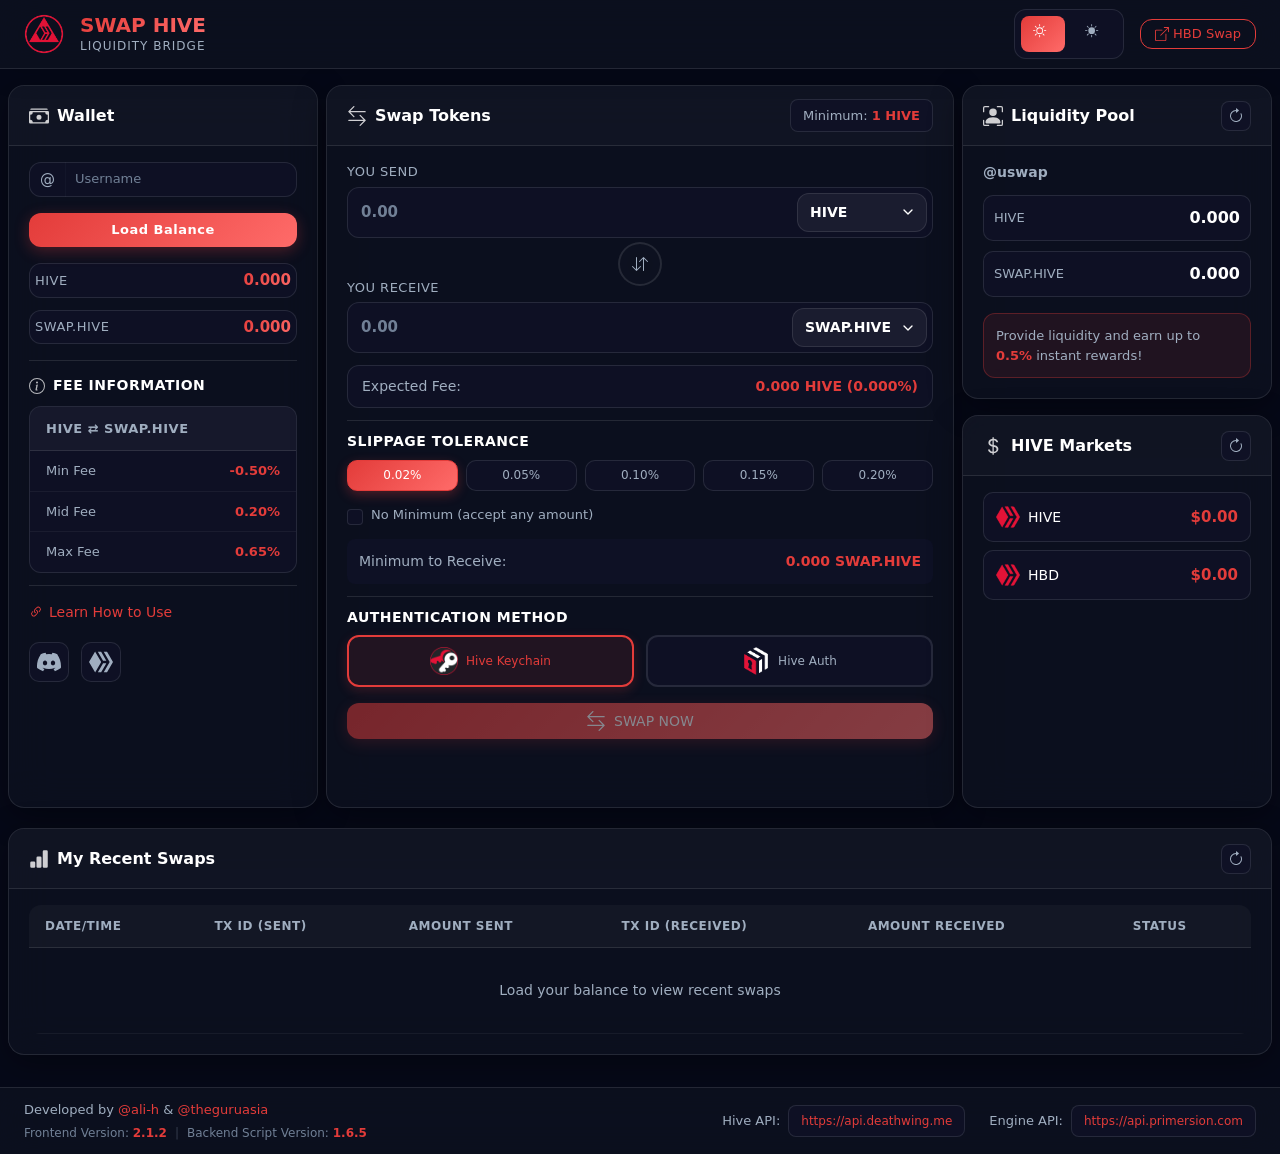
==== commit a5777176: "Add files via upload" ====
--- a/index.html
+++ b/index.html
@@ -247,6 +247,10 @@
                         </div>
                     </div>
                     <div class="card-body-custom">
+                        <!-- Shown when the operator has paused the bridge, or when
+                             bridge liquidity is under MINIMUM_LIQUIDITY -->
+                        <div id="swapBlockedNotice" class="swap-blocked-notice d-none"></div>
+
                         <!-- From Token -->
                         <div class="swap-input-container">
                             <label class="swap-label">You Send</label>
@@ -580,11 +584,11 @@
                 <div class="footer-nodes">
                     <div class="node-selector">
                         <span>Hive API:</span>
-                        <button id="popup-button-hive" class="node-btn">https://anyx.io</button>
+                        <button id="popup-button-hive" class="node-btn">https://api.deathwing.me</button>
                     </div>
                     <div class="node-selector">
                         <span>Engine API:</span>
-                        <button id="popup-button-engine" class="node-btn">https://engine.rishipanthee.com</button>
+                        <button id="popup-button-engine" class="node-btn">https://api.primersion.com</button>
                     </div>
                 </div>
             </div>
--- a/css/modern-dark.css
+++ b/css/modern-dark.css
@@ -1,10 +1,10 @@
+@import url('https://fonts.googleapis.com/css2?family=Inter:wght@300;400;500;600;700&display=swap');
 /* Fix HBD Swap button text/icon alignment */
 .navbar .btn-outline-primary {
     display: inline-flex;
     align-items: center;
     white-space: nowrap;
 }
-@import url('https://fonts.googleapis.com/css2?family=Inter:wght@300;400;500;600;700&display=swap');
 
 /* ========================================
    ROOT VARIABLES
@@ -151,7 +151,7 @@
 /* Bootstrap scopes this to >=992px; the unscoped override was forcing nowrap on
    phones too, so the theme/HBD controls shot off the right edge (66px of
    horizontal scroll at 360px wide). Scoped back to desktop. */
-@media (min-width: 992px) {
+@media (min-width: 1200px) {
     .navbar-expand-lg {
         flex-flow: row nowrap;
         justify-content: flex-start;
@@ -575,6 +575,20 @@
 .minimum-badge span {
     color: var(--primary-color);
     font-weight: 600;
+}
+
+/* Banner shown when swapping is blocked (operator pause, or bridge
+   liquidity under the configured minimum) */
+.swap-blocked-notice {
+    background: rgba(239, 68, 68, 0.12);
+    border: 1px solid var(--danger-color);
+    border-radius: var(--border-radius-sm);
+    padding: 12px 14px;
+    margin-bottom: 0.75rem;
+    font-size: 13px;
+    line-height: 1.5;
+    color: var(--danger-color);
+    text-align: center;
 }
 
 .swap-input-container {
@@ -1864,17 +1878,38 @@
    Placed after the short-viewport rules above so it wins on phones held in
    landscape (where both a small width and a short height apply).
    ======================================== */
-@media (max-width: 991px) {
-    /* Navbar wraps to two rows instead of overflowing off-screen, with the
-       brand staying in the left corner */
+@media (max-width: 1199px) {
+    /* Three cramped columns (256px each at ~1030px) read far worse than one
+       clear column, so the 3-column layout is reserved for >=1200px. Below
+       that the columns stack, and the content is capped and centred rather
+       than stretching a single card across a ~960px tablet. */
+    .main-container {
+        max-width: 860px;
+    }
+
+    .row.g-2 > [class*="col-"] {
+        flex: 0 0 100%;
+        max-width: 100%;
+        width: 100%;
+    }
+
+    .navbar-expand-lg {
+        flex-wrap: wrap;
+    }
+
+    /* Header centres on phones and tablets: the brand takes the full row and
+       the theme/HBD controls centre on the row beneath it. Wider screens keep
+       the brand in the left corner with the controls pushed right. */
     .navbar .container-fluid {
         flex-wrap: wrap;
-        justify-content: flex-start;
+        justify-content: center;
         row-gap: 0.5rem;
     }
 
     .navbar-brand {
         margin-right: 0;
+        width: 100%;
+        justify-content: center;
     }
 
     .navbar .d-flex.ms-auto {
@@ -1897,16 +1932,35 @@
         min-width: 520px;
     }
 
+    /* Footer centres to match the header. NOTE: the earlier max-width:991px
+       block sets flex-direction: column + align-items: flex-start, so
+       align-items MUST be overridden here - on a column flex the
+       justify-content below controls the vertical axis, not the horizontal. */
     .footer-content {
+        flex-direction: column;
+        align-items: center;
         justify-content: center;
         text-align: center;
     }
 
+    .footer-nodes {
+        align-items: center;
+        justify-content: center;
+    }
+
+    .node-selector,
+    .footer-versions {
+        justify-content: center;
+    }
+
     .node-btn {
+        /* Wrap rather than clip - the ellipsis version cut the endpoint
+           short ("...rishipanthee" with the .com missing) because
+           max-width:100% resolves against a shrink-to-fit flex parent. */
         max-width: 100%;
-        overflow: hidden;
-        text-overflow: ellipsis;
-        white-space: nowrap;
+        white-space: normal;
+        word-break: break-all;
+        text-align: center;
     }
 
     /* Tap targets. Duplicated from the `pointer: coarse` block below on purpose:
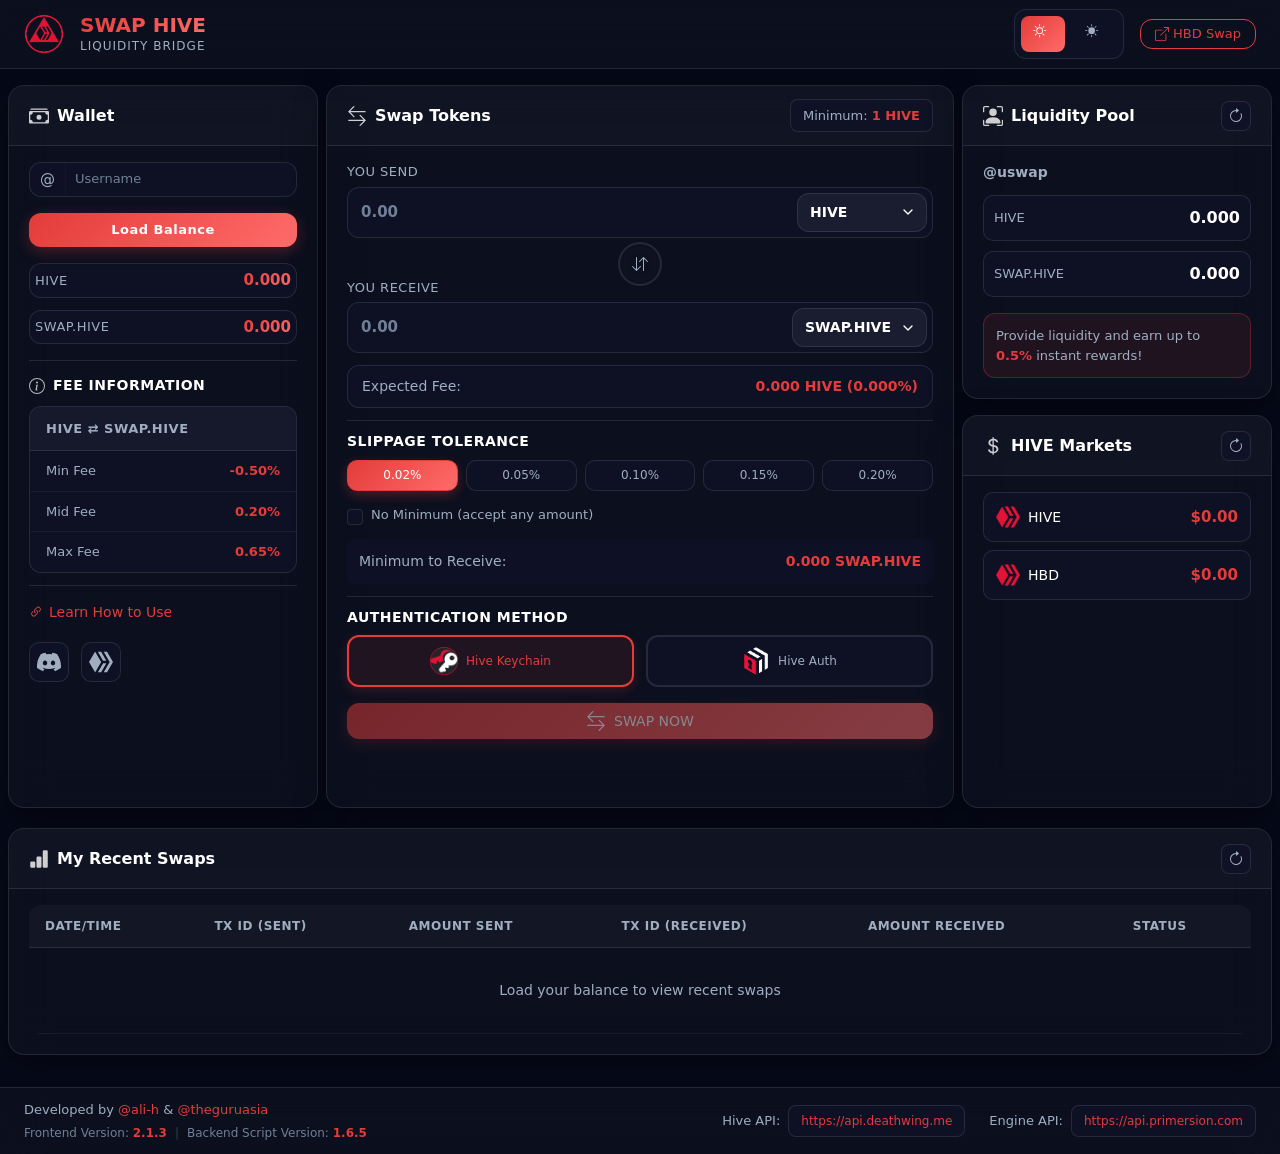
==== commit 6ee90a87: "Fix stale quotes, background refresh, Hive Auth token, Engine outages, storage errors 5. Before sign" ====
--- a/index.html
+++ b/index.html
@@ -1,659 +1,653 @@
-<!DOCTYPE html>
-<html lang="en">
-<head>
-    <meta charset="UTF-8">
-    <meta http-equiv="X-UA-Compatible" content="IE=edge">
-    <meta name="viewport" content="width=device-width, initial-scale=1.0">
-    <title>Swap Hive - Modern UI</title>
-    <link rel="manifest" crossorigin="use-credentials" href="/manifest.json" />
-    <link rel="icon" href="assets/hiveupme.png">
-    
-    <!-- Libraries -->
-    <script src="./libs/ajax/libs/jquery/3.6.0/jquery.min.js"></script>
-    <link href="./libs/bootstrap@5.1.3/dist/css/bootstrap.min.css" rel="stylesheet" integrity="sha384-1BmE4kWBq78iYhFldvKuhfTAU6auU8tT94WrHftjDbrCEXSU1oBoqyl2QvZ6jIW3" crossorigin="anonymous">
-    <script src="./libs/bootstrap@5.1.3/dist/js/bootstrap.bundle.min.js" integrity="sha384-ka7Sk0Gln4gmtz2MlQnikT1wXgYsOg+OMhuP+IlRH9sENBO0LRn5q+8nbTov4+1p" crossorigin="anonymous"></script>
-    <script src="./libs/@hiveio/hive-js/dist/hive.min.js"></script>
-    <script src="./libs/axios/dist/axios.min.js"></script>
-    <script src="./libs/sscjs@latest/dist/ssc.min.js"></script>
-    <script src="./libs/ajax/libs/uuid/8.1.0/uuidv4.min.js"></script>
-    <script src="./libs/ajax/libs/crypto-js/4.1.1/crypto-js.min.js" integrity="sha512-E8QSvWZ0eCLGk4km3hxSsNmGWbLtSCSUcewDQPQWZF6pEU8GlT8a5fF32wOl1i8ftdMhssTrF/OhyGWwonTcXA==" crossorigin="anonymous" referrerpolicy="no-referrer"></script>
-    
-    <!-- Application Modules (order matters!) -->
-    <script src="js/utils.js"></script>
-    <script src="js/config.js"></script>
-    <script src="js/api.js"></script>
-    <script src="js/apiManager.js"></script>
-    <script src="js/hiveauth.js"></script>
-    <script src="js/wallet.js"></script>
-    <script src="js/market.js"></script>
-    <script src="js/bridgeHistory.js"></script>
-    <script src="js/swap.js"></script>
-    <script src="js/ui.js"></script>
-    <script src="js/main.js"></script>
-    
-    <style>
-        body {
-            visibility: hidden;
-        }
-    </style>
-    <link rel="stylesheet" href="css/modern-dark.css">
-
-    <!-- Apply saved theme before first paint to avoid a flash of the wrong theme -->
-    <script>
-        (function() {
-            try {
-                var saved = localStorage.getItem("theme");
-                document.documentElement.setAttribute("data-theme", saved === "light" ? "light" : "dark");
-            } catch (e) {
-                document.documentElement.setAttribute("data-theme", "dark");
-            }
-        })();
-    </script>
-
-    <script>
-        $(window).on("load", function() {
-            $("body").css("visibility", "visible");
-            $("#logo").show();
-
-            // Auto-refresh balance every 30 seconds if username is present.
-            // Skipped while the tab is in the background - a hidden tab polling
-            // Hive + Hive Engine forever is wasted network, CPU and garbage.
-            // It refreshes immediately when the tab becomes visible again.
-            setInterval(function() {
-                if (document.hidden) return;
-                var username = $("#username").val().trim();
-                if (username) {
-                    $("#checkbalance").trigger("click");
-                }
-            }, 30000);
-
-            document.addEventListener("visibilitychange", function() {
-                if (document.hidden) return;
-                var username = $("#username").val().trim();
-                if (username) {
-                    $("#checkbalance").trigger("click");
-                }
-            });
-        });
-    </script>
-</head>
-
-<body>
-    <!-- Auth Modal -->
-    <div class="modal fade" id="authqr" data-bs-backdrop="static" data-bs-keyboard="true">
-        <div class="modal-dialog modal-dialog-centered">
-            <div class="modal-content glass-card">
-                <div class="modal-body p-4">
-                    <div id="qr-div" class="d-none flex-column align-items-center justify-content-center">
-                        <a target="_blank" id="qr-link" class="qr-container">
-                            <img id="qr-code" class="qr-image">
-                        </a>
-                        <p class="mt-4 text-center modal-text">Scan or tap this QR code with your Hive Authentication App</p>
-                    </div>
-                    <div id="approve-div" class="d-none flex-column align-items-center justify-content-center">
-                        <div class="success-icon mb-3">
-                            <svg xmlns="http://www.w3.org/2000/svg" width="48" height="48" fill="currentColor" viewBox="0 0 16 16">
-                                <path d="M16 8A8 8 0 1 1 0 8a8 8 0 0 1 16 0zm-3.97-3.03a.75.75 0 0 0-1.08.022L7.477 9.417 5.384 7.323a.75.75 0 0 0-1.06 1.06L6.97 11.03a.75.75 0 0 0 1.079-.02l3.992-4.99a.75.75 0 0 0-.01-1.05z"/>
-                            </svg>
-                        </div>
-                        <p class="text-center modal-text mb-3">Successfully Connected!</p>
-                        <p class="text-center modal-subtext mb-4">Click approve and confirm the transaction</p>
-                        <button type="button" id="approve" class="btn btn-gradient w-100">Approve Transaction</button>
-                    </div>
-                </div>
-            </div>
-        </div>
-    </div>
-
-    <!-- Navigation Header -->
-    <nav class="navbar navbar-expand-lg navbar-glass sticky-top">
-        <div class="container-fluid px-4">
-            <div class="navbar-brand d-flex align-items-center">
-                <img id="logo" src="assets/icons/icon-144x144.png" alt="Logo" class="nav-logo me-3">
-                <div>
-                    <h1 class="brand-title mb-0">SWAP HIVE</h1>
-                    <p class="brand-subtitle mb-0">Liquidity Bridge</p>
-                </div>
-            </div>
-            <div class="d-flex align-items-center ms-auto">
-                <div class="theme-toggle me-3">
-                    <button type="button" id="changeThemeDark" class="theme-btn" title="Dark theme">
-                        <svg xmlns="http://www.w3.org/2000/svg" fill="currentColor" viewBox="0 0 24 24">
-                            <path d="M8 11a3 3 0 1 1 0-6 3 3 0 0 1 0 6zm0 1a4 4 0 1 0 0-8 4 4 0 0 0 0 8zM8 0a.5.5 0 0 1 .5.5v2a.5.5 0 0 1-1 0v-2A.5.5 0 0 1 8 0zm0 13a.5.5 0 0 1 .5.5v2a.5.5 0 0 1-1 0v-2A.5.5 0 0 1 8 13zm8-5a.5.5 0 0 1-.5.5h-2a.5.5 0 0 1 0-1h2a.5.5 0 0 1 .5.5zM3 8a.5.5 0 0 1-.5.5h-2a.5.5 0 0 1 0-1h2A.5.5 0 0 1 3 8zm10.657-5.657a.5.5 0 0 1 0 .707l-1.414 1.415a.5.5 0 1 1-.707-.708l1.414-1.414a.5.5 0 0 1 .707 0zm-9.193 9.193a.5.5 0 0 1 0 .707L3.05 13.657a.5.5 0 0 1-.707-.707l1.414-1.414a.5.5 0 0 1 .707 0zm9.193 2.121a.5.5 0 0 1-.707 0l-1.414-1.414a.5.5 0 0 1 .707-.707l1.414 1.414a.5.5 0 0 1 0 .707zM4.464 4.465a.5.5 0 0 1-.707 0L2.343 3.05a.5.5 0 1 1 .707-.707l1.414 1.414a.5.5 0 0 1 0 .708z"/>
-                        </svg>
-                    </button>
-                    <button type="button" id="changeThemeLight" class="theme-btn" title="Light theme">
-                        <svg xmlns="http://www.w3.org/2000/svg" fill="currentColor" viewBox="0 0 24 24">
-                            <path d="M12 8a4 4 0 1 1-8 0 4 4 0 0 1 8 0zM8 0a.5.5 0 0 1 .5.5v2a.5.5 0 0 1-1 0v-2A.5.5 0 0 1 8 0zm0 13a.5.5 0 0 1 .5.5v2a.5.5 0 0 1-1 0v-2A.5.5 0 0 1 8 13zm8-5a.5.5 0 0 1-.5.5h-2a.5.5 0 0 1 0-1h2a.5.5 0 0 1 .5.5zM3 8a.5.5 0 0 1-.5.5h-2a.5.5 0 0 1 0-1h2A.5.5 0 0 1 3 8zm10.657-5.657a.5.5 0 0 1 0 .707l-1.414 1.415a.5.5 0 1 1-.707-.708l1.414-1.414a.5.5 0 0 1 .707 0zm-9.193 9.193a.5.5 0 0 1 0 .707L3.05 13.657a.5.5 0 0 1-.707-.707l1.414-1.414a.5.5 0 0 1 .707 0zm9.193 2.121a.5.5 0 0 1-.707 0l-1.414-1.414a.5.5 0 0 1 .707-.707l1.414 1.414a.5.5 0 0 1 0 .707zM4.464 4.465a.5.5 0 0 1-.707 0L2.343 3.05a.5.5 0 1 1 .707-.707l1.414 1.414a.5.5 0 0 1 0 .708z"/>
-                        </svg>
-                    </button>
-                </div>
-                <a href="https://hbd.uswap.app" target="_blank" class="btn btn-outline-primary btn-sm">
-                    <svg xmlns="http://www.w3.org/2000/svg" width="14" height="14" fill="currentColor" viewBox="0 0 16 16" class="me-1">
-                        <path fill-rule="evenodd" d="M8.636 3.5a.5.5 0 0 0-.5-.5H1.5A1.5 1.5 0 0 0 0 4.5v10A1.5 1.5 0 0 0 1.5 16h10a1.5 1.5 0 0 0 1.5-1.5V7.864a.5.5 0 0 0-1 0V14.5a.5.5 0 0 1-.5.5h-10a.5.5 0 0 1-.5-.5v-10a.5.5 0 0 1 .5-.5h6.636a.5.5 0 0 0 .5-.5z"/>
-                        <path fill-rule="evenodd" d="M16 .5a.5.5 0 0 0-.5-.5h-5a.5.5 0 0 0 0 1h3.793L6.146 9.146a.5.5 0 1 0 .708.708L15 1.707V5.5a.5.5 0 0 0 1 0v-5z"/>
-                    </svg>
-                    HBD Swap
-                </a>
-            </div>
-        </div>
-    </nav>
-
-    <!-- Main Content -->
-    <div class="container-fluid main-container">
-        <div class="row g-2">
-            <!-- Left Column - Wallet Info -->
-            <div class="col-xl-3 col-lg-3 col-md-12">
-                <div class="glass-card h-100">
-                    <div class="card-header-custom">
-                        <h3 class="card-title">
-                            <svg xmlns="http://www.w3.org/2000/svg" width="20" height="20" fill="currentColor" viewBox="0 0 16 16" class="me-2">
-                                <path d="M1 3a1 1 0 0 1 1-1h12a1 1 0 0 1 1 1H1zm7 8a2 2 0 1 0 0-4 2 2 0 0 0 0 4z"/>
-                                <path d="M0 5a1 1 0 0 1 1-1h14a1 1 0 0 1 1 1v8a1 1 0 0 1-1 1H1a1 1 0 0 1-1-1V5zm3 0a2 2 0 0 1-2 2v4a2 2 0 0 1 2 2h10a2 2 0 0 1 2-2V7a2 2 0 0 1-2-2H3z"/>
-                            </svg>
-                            Wallet
-                        </h3>
-                    </div>
-                    <div class="card-body-custom">
-                        <div class="input-group mb-3">
-                            <span class="input-group-text">@</span>
-                            <input type="text" class="form-control" id="username" placeholder="Username">
-                        </div>
-                        <button type="button" id="checkbalance" class="btn btn-gradient w-100 mb-3">Load Balance</button>
-                        
-                        <div class="balance-display mb-3">
-                            <div class="balance-item">
-                                <span class="balance-label">HIVE</span>
-                                <span class="balance-amount" id="hive">0.000</span>
-                            </div>
-                            <div class="balance-item">
-                                <span class="balance-label">SWAP.HIVE</span>
-                                <span class="balance-amount" id="swaphive">0.000</span>
-                            </div>
-                        </div>
-
-                        <div class="divider"></div>
-
-                        <!-- Fee Info -->
-                        <div class="info-section">
-                            <h4 class="section-title">
-                                <svg xmlns="http://www.w3.org/2000/svg" width="16" height="16" fill="currentColor" viewBox="0 0 16 16" class="me-2">
-                                    <path d="M8 15A7 7 0 1 1 8 1a7 7 0 0 1 0 14zm0 1A8 8 0 1 0 8 0a8 8 0 0 0 0 16z"/>
-                                    <path d="m8.93 6.588-2.29.287-.082.38.45.083c.294.07.352.176.288.469l-.738 3.468c-.194.897.105 1.319.808 1.319.545 0 1.178-.252 1.465-.598l.088-.416c-.2.176-.492.246-.686.246-.275 0-.375-.193-.304-.533L8.93 6.588zM9 4.5a1 1 0 1 1-2 0 1 1 0 0 1 2 0z"/>
-                                </svg>
-                                Fee Information
-                            </h4>
-                            
-                            <!-- Fees are symmetric, so one table covers both
-                                 directions rather than repeating identical values -->
-                            <div class="fee-table">
-                                <div class="fee-row-header">HIVE ⇄ SWAP.HIVE</div>
-                                <div class="fee-row">
-                                    <span>Min Fee</span>
-                                    <span class="fee-value">-0.50%</span>
-                                </div>
-                                <div class="fee-row">
-                                    <span>Mid Fee</span>
-                                    <span class="fee-value">0.20%</span>
-                                </div>
-                                <div class="fee-row">
-                                    <span>Max Fee</span>
-                                    <span class="fee-value">0.65%</span>
-                                </div>
-                            </div>
-                        </div>
-
-                        <div class="divider"></div>
-
-                        <!-- Links -->
-                        <div class="links-section">
-                            <a href="https://peakd.com/swap/@hiveupme/hiveupme-swap-script-simple-ui-solution" target="_blank" class="info-link">
-                                <svg xmlns="http://www.w3.org/2000/svg" width="14" height="14" fill="currentColor" viewBox="0 0 16 16">
-                                    <path d="M4.715 6.542 3.343 7.914a3 3 0 1 0 4.243 4.243l1.828-1.829A3 3 0 0 0 8.586 5.5L8 6.086a1.002 1.002 0 0 0-.154.199 2 2 0 0 1 .861 3.337L6.88 11.45a2 2 0 1 1-2.83-2.83l.793-.792a4.018 4.018 0 0 1-.128-1.287z"/>
-                                    <path d="M6.586 4.672A3 3 0 0 0 7.414 9.5l.775-.776a2 2 0 0 1-.896-3.346L9.12 3.55a2 2 0 1 1 2.83 2.83l-.793.792c.112.42.155.855.128 1.287l1.372-1.372a3 3 0 1 0-4.243-4.243L6.586 4.672z"/>
-                                </svg>
-                                Learn How to Use
-                            </a>
-                            <div class="social-links mt-3">
-                                <a href="https://discord.com/invite/XYMrvyr" target="_blank" class="social-link" title="Discord">
-                                    <svg xmlns="http://www.w3.org/2000/svg" width="24" height="24" fill="currentColor" viewBox="0 0 16 16">
-                                        <path d="M13.545 2.907a13.227 13.227 0 0 0-3.257-1.011.05.05 0 0 0-.052.025c-.141.25-.297.577-.406.833a12.19 12.19 0 0 0-3.658 0 8.258 8.258 0 0 0-.412-.833.051.051 0 0 0-.052-.025c-1.125.194-2.22.534-3.257 1.011a.041.041 0 0 0-.021.018C.356 6.024-.213 9.047.066 12.032c.001.014.01.028.021.037a13.276 13.276 0 0 0 3.995 2.02.05.05 0 0 0 .056-.019c.308-.42.582-.863.818-1.329a.05.05 0 0 0-.01-.059.051.051 0 0 0-.018-.011 8.875 8.875 0 0 1-1.248-.595.05.05 0 0 1-.02-.066.051.051 0 0 1 .015-.019c.084-.063.168-.129.248-.195a.05.05 0 0 1 .051-.007c2.619 1.196 5.454 1.196 8.041 0a.052.052 0 0 1 .053.007c.08.066.164.132.248.195a.051.051 0 0 1-.004.085 8.254 8.254 0 0 1-1.249.594.05.05 0 0 0-.03.03.052.052 0 0 0 .003.041c.24.465.515.909.817 1.329a.05.05 0 0 0 .056.019 13.235 13.235 0 0 0 4.001-2.02.049.049 0 0 0 .021-.037c.334-3.451-.559-6.449-2.366-9.106a.034.034 0 0 0-.02-.019Zm-8.198 7.307c-.789 0-1.438-.724-1.438-1.612 0-.889.637-1.613 1.438-1.613.807 0 1.45.73 1.438 1.613 0 .888-.637 1.612-1.438 1.612Zm5.316 0c-.788 0-1.438-.724-1.438-1.612 0-.889.637-1.613 1.438-1.613.807 0 1.451.73 1.438 1.613 0 .888-.631 1.612-1.438 1.612Z"/>
-                                    </svg>
-                                </a>
-                                <a href="https://peakd.com/@uswap/" target="_blank" class="social-link" title="Hive Blog">
-                                    <svg xmlns="http://www.w3.org/2000/svg" width="24" height="24" viewBox="0 0 220 190">
-                                        <path d="M157.27,107.26a1,1,0,0,1,.82,1.42l-46.75,80.85a1,1,0,0,1-.82.47H81.94a.94.94,0,0,1-.81-1.42l46.75-80.85a.94.94,0,0,1,.81-.47ZM129.48,84.09a1,1,0,0,1-.82-.47L81.13,1.42A.94.94,0,0,1,81.94,0h28.58a1,1,0,0,1,.82.47l47.53,82.2a.94.94,0,0,1-.81,1.42Z"/>
-                                        <path d="M135.13,1.42A.94.94,0,0,1,136,0h28.62a.93.93,0,0,1,.81.47l54.49,94.06a.93.93,0,0,1,0,.94l-54.49,94.06a.93.93,0,0,1-.81.47H136a.94.94,0,0,1-.82-1.42L189.34,95Zm-23.26,93.1a1,1,0,0,1,0,1L57.13,189.53a1,1,0,0,1-1.65,0L.13,95.48a1,1,0,0,1,0-1L54.87.47a1,1,0,0,1,1.65,0Z"/>
-                                    </svg>
-                                </a>
-                            </div>
-                        </div>
-                    </div>
-                </div>
-            </div>
-
-            <!-- Center Column - Swap Interface -->
-            <div class="col-xl-6 col-lg-6 col-md-12">
-                <div class="glass-card h-100">
-                    <div class="card-header-custom">
-                        <h3 class="card-title">
-                            <svg xmlns="http://www.w3.org/2000/svg" width="20" height="20" fill="currentColor" viewBox="0 0 16 16" class="me-2">
-                                <path fill-rule="evenodd" d="M1 11.5a.5.5 0 0 0 .5.5h11.793l-3.147 3.146a.5.5 0 0 0 .708.708l4-4a.5.5 0 0 0 0-.708l-4-4a.5.5 0 0 0-.708.708L13.293 11H1.5a.5.5 0 0 0-.5.5zm14-7a.5.5 0 0 1-.5.5H2.707l3.147 3.146a.5.5 0 1 1-.708.708l-4-4a.5.5 0 0 1 0-.708l4-4a.5.5 0 1 1 .708.708L2.707 4H14.5a.5.5 0 0 1 .5.5z"/>
-                            </svg>
-                            Swap Tokens
-                        </h3>
-                        <div class="minimum-badge">
-                            Minimum: <span id="minimum">1 HIVE</span>
-                        </div>
-                    </div>
-                    <div class="card-body-custom">
-                        <!-- Shown when the operator has paused the bridge, or when
-                             bridge liquidity is under MINIMUM_LIQUIDITY -->
-                        <div id="swapBlockedNotice" class="swap-blocked-notice d-none"></div>
-
-                        <!-- From Token -->
-                        <div class="swap-input-container">
-                            <label class="swap-label">You Send</label>
-                            <div class="swap-input-wrapper">
-                                <input type="number" class="swap-input" id="inputquantity" placeholder="0.00">
-                                <select id="input" class="token-select">
-                                    <option value="HIVE">HIVE</option>
-                                    <option value="SWAP.HIVE">SWAP.HIVE</option>
-                                </select>
-                            </div>
-                        </div>
-
-                        <!-- Reverse Button -->
-                        <div class="swap-reverse-container">
-                            <button type="button" id="reverse" class="swap-reverse-btn">
-                                <svg width="16" height="16" fill="currentColor" viewBox="0 0 16 16">
-                                    <path fill-rule="evenodd" d="M11.5 15a.5.5 0 0 0 .5-.5V2.707l3.146 3.147a.5.5 0 0 0 .708-.708l-4-4a.5.5 0 0 0-.708 0l-4 4a.5.5 0 1 0 .708.708L11 2.707V14.5a.5.5 0 0 0 .5.5zm-7-14a.5.5 0 0 1 .5.5v11.793l3.146-3.147a.5.5 0 0 1 .708.708l-4 4a.5.5 0 0 1-.708 0l-4-4a.5.5 0 0 1 .708-.708L4 13.293V1.5a.5.5 0 0 1 .5-.5z"/>
-                                </svg>
-                            </button>
-                        </div>
-
-                        <!-- To Token -->
-                        <div class="swap-input-container">
-                            <label class="swap-label">You Receive</label>
-                            <div class="swap-input-wrapper">
-                                <input type="number" class="swap-input" id="outputquantity" placeholder="0.00" readonly>
-                                <select id="output" class="token-select" disabled>
-                                    <option value="HIVE">HIVE</option>
-                                    <option value="SWAP.HIVE" selected>SWAP.HIVE</option>
-                                </select>
-                            </div>
-                        </div>
-
-                        <!-- Fee Info -->
-                        <div class="fee-info-box">
-                            <div class="fee-info-row">
-                                <span>Expected Fee:</span>
-                                <span class="fee-info-value">
-                                    <span id="expectedfee">0.000</span>
-                                    <span id="feeticker">HIVE</span>
-                                    (<span id="expectedper">0.000</span>%)
-                                </span>
-                            </div>
-                        </div>
-
-                        <div class="divider"></div>
-
-                        <!-- Slippage Settings -->
-                        <div class="slippage-section">
-                            <h4 class="section-subtitle">Slippage Tolerance</h4>
-                            <div class="slippage-options">
-                                <label class="slippage-option">
-                                    <input type="radio" name="my-radio-group" value="0.02" checked>
-                                    <span>0.02%</span>
-                                </label>
-                                <label class="slippage-option">
-                                    <input type="radio" name="my-radio-group" value="0.05">
-                                    <span>0.05%</span>
-                                </label>
-                                <label class="slippage-option">
-                                    <input type="radio" name="my-radio-group" value="0.10">
-                                    <span>0.10%</span>
-                                </label>
-                                <label class="slippage-option">
-                                    <input type="radio" name="my-radio-group" value="0.15">
-                                    <span>0.15%</span>
-                                </label>
-                                <label class="slippage-option">
-                                    <input type="radio" name="my-radio-group" value="0.20">
-                                    <span>0.20%</span>
-                                </label>
-                            </div>
-                            <div class="form-check no-minimum-check">
-                                <input class="form-check-input" type="checkbox" id="noMinimumCheck">
-                                <label class="form-check-label" for="noMinimumCheck">
-                                    No Minimum (accept any amount)
-                                </label>
-                            </div>
-                            <div class="min-receive-info">
-                                Minimum to Receive:
-                                <span class="min-receive-value">
-                                    <span id="slipageqty">0.000</span>
-                                    <span id="minreceivesymbol">SWAP.HIVE</span>
-                                </span>
-                            </div>
-                        </div>
-
-                        <div class="divider"></div>
-
-                        <!-- Authentication Method -->
-                        <div class="auth-method-section">
-                            <h4 class="section-subtitle">Authentication Method</h4>
-                            <div class="auth-methods">
-                                <label class="auth-method">
-                                    <input type="radio" name="txtype" id="txtype" value="Hive Keychain" checked disabled>
-                                    <div class="auth-method-card">
-                                        <img src="assets/hive_keychain.png" alt="Keychain" class="auth-icon">
-                                        <span>Hive Keychain</span>
-                                    </div>
-                                </label>
-                                <label class="auth-method">
-                                    <input type="radio" name="txtype" id="txtype1" value="Hive Auth" disabled>
-                                    <div class="auth-method-card">
-                                        <img src="assets/hive_auth.png" alt="Hive Auth" class="auth-icon">
-                                        <span>Hive Auth</span>
-                                    </div>
-                                </label>
-                            </div>
-                        </div>
-
-                        <!-- Swap Button -->
-                        <button type="button" id="swap" class="btn btn-gradient btn-lg w-100 mt-3" disabled>
-                            <svg xmlns="http://www.w3.org/2000/svg" width="20" height="20" fill="currentColor" viewBox="0 0 16 16" class="me-2">
-                                <path fill-rule="evenodd" d="M1 11.5a.5.5 0 0 0 .5.5h11.793l-3.147 3.146a.5.5 0 0 0 .708.708l4-4a.5.5 0 0 0 0-.708l-4-4a.5.5 0 0 0-.708.708L13.293 11H1.5a.5.5 0 0 0-.5.5zm14-7a.5.5 0 0 1-.5.5H2.707l3.147 3.146a.5.5 0 1 1-.708.708l-4-4a.5.5 0 0 1 0-.708l4-4a.5.5 0 1 1 .708.708L2.707 4H14.5a.5.5 0 0 1 .5.5z"/>
-                            </svg>
-                            SWAP NOW
-                        </button>
-
-                        <!-- Status -->
-                        <div class="status-container mt-3">
-                            <div id="loading" class="d-none spinner-border spinner-border-sm text-primary"></div>
-                            <span id="status" class="status-text ms-2"></span>
-                        </div>
-                    </div>
-                </div>
-            </div>
-
-            <!-- Right Column - Market Info & Liquidity -->
-            <div class="col-xl-3 col-lg-3 col-md-12">
-                <div class="d-flex flex-column h-100 gap-3">
-                <!-- Liquidity Pool -->
-                <div class="glass-card">
-                    <div class="card-header-custom">
-                        <h3 class="card-title">
-                            <svg xmlns="http://www.w3.org/2000/svg" width="20" height="20" fill="currentColor" viewBox="0 0 16 16" class="me-2">
-                                <path d="M1.5 1a.5.5 0 0 0-.5.5v3a.5.5 0 0 1-1 0v-3A1.5 1.5 0 0 1 1.5 0h3a.5.5 0 0 1 0 1h-3zM11 .5a.5.5 0 0 1 .5-.5h3A1.5 1.5 0 0 1 16 1.5v3a.5.5 0 0 1-1 0v-3a.5.5 0 0 0-.5-.5h-3a.5.5 0 0 1-.5-.5zM.5 11a.5.5 0 0 1 .5.5v3a.5.5 0 0 0 .5.5h3a.5.5 0 0 1 0 1h-3A1.5 1.5 0 0 1 0 14.5v-3a.5.5 0 0 1 .5-.5zm15 0a.5.5 0 0 1 .5.5v3a1.5 1.5 0 0 1-1.5 1.5h-3a.5.5 0 0 1 0-1h3a.5.5 0 0 0 .5-.5v-3a.5.5 0 0 1 .5-.5z"/>
-                                <path d="M3 14s-1 0-1-1 1-4 6-4 6 3 6 4-1 1-1 1H3zm8-9a3 3 0 1 1-6 0 3 3 0 0 1 6 0z"/>
-                            </svg>
-                            Liquidity Pool
-                        </h3>
-                        <button type="button" id="refresh" class="btn-refresh">
-                            <svg xmlns="http://www.w3.org/2000/svg" width="16" height="16" fill="currentColor" viewBox="0 0 16 16">
-                                <path fill-rule="evenodd" d="M8 3a5 5 0 1 0 4.546 2.914.5.5 0 0 1 .908-.417A6 6 0 1 1 8 2v1z"/>
-                                <path d="M8 4.466V.534a.25.25 0 0 1 .41-.192l2.36 1.966c.12.1.12.284 0 .384L8.41 4.658A.25.25 0 0 1 8 4.466z"/>
-                            </svg>
-                        </button>
-                    </div>
-                    <div class="card-body-custom">
-                        <div class="liquidity-info">
-                            <p class="liquidity-account">@uswap</p>
-                            <div class="liquidity-amounts">
-                                <div class="liquidity-item">
-                                    <span class="liquidity-label">HIVE</span>
-                                    <span class="liquidity-value" id="hiveliquidity">0.000</span>
-                                </div>
-                                <div class="liquidity-item">
-                                    <span class="liquidity-label">SWAP.HIVE</span>
-                                    <span class="liquidity-value" id="swaphiveliquidity">0.000</span>
-                                </div>
-                            </div>
-                        </div>
-                        <div class="info-box mt-3">
-                            <p class="info-text">Provide liquidity and earn up to <strong>0.5%</strong> instant rewards!</p>
-                        </div>
-                    </div>
-                </div>
-
-                <!-- Market Info (grows to fill the column so its bottom edge
-                     lines up with the wallet and swap cards) -->
-                <div class="glass-card flex-grow-1">
-                    <div class="card-header-custom">
-                        <h3 class="card-title">
-                            <svg xmlns="http://www.w3.org/2000/svg" width="20" height="20" fill="currentColor" viewBox="0 0 16 16" class="me-2">
-                                <path d="M4 10.781c.148 1.667 1.513 2.85 3.591 3.003V15h1.043v-1.216c2.27-.179 3.678-1.438 3.678-3.3 0-1.59-.947-2.51-2.956-3.028l-.722-.187V3.467c1.122.11 1.879.714 2.07 1.616h1.47c-.166-1.6-1.54-2.748-3.54-2.875V1H7.591v1.233c-1.939.23-3.27 1.472-3.27 3.156 0 1.454.966 2.483 2.661 2.917l.61.162v4.031c-1.149-.17-1.94-.8-2.131-1.718H4zm3.391-3.836c-1.043-.263-1.6-.825-1.6-1.616 0-.944.704-1.641 1.8-1.828v3.495l-.2-.05zm1.591 1.872c1.287.323 1.852.859 1.852 1.769 0 1.097-.826 1.828-2.2 1.939V8.73l.348.086z"/>
-                            </svg>
-                            HIVE Markets
-                        </h3>
-                        <button type="button" class="refreshHiveMarket btn-refresh">
-                            <svg xmlns="http://www.w3.org/2000/svg" width="16" height="16" fill="currentColor" viewBox="0 0 16 16">
-                                <path fill-rule="evenodd" d="M8 3a5 5 0 1 0 4.546 2.914.5.5 0 0 1 .908-.417A6 6 0 1 1 8 2v1z"/>
-                                <path d="M8 4.466V.534a.25.25 0 0 1 .41-.192l2.36 1.966c.12.1.12.284 0 .384L8.41 4.658A.25.25 0 0 1 8 4.466z"/>
-                            </svg>
-                        </button>
-                    </div>
-                    <div class="card-body-custom">
-                        <div class="market-item">
-                            <a href="https://wallet.hive.blog/market" target="_blank" class="market-link">
-                                <img src="assets/icons/hive-72x72.png" alt="HIVE" class="market-icon">
-                                <span>HIVE</span>
-                            </a>
-                            <span class="market-price" id="hiveusdprice">$0.00</span>
-                        </div>
-                        <div class="market-item">
-                            <a href="https://wallet.hive.blog/market" target="_blank" class="market-link">
-                                <img src="assets/icons/hive-72x72.png" alt="HBD" class="market-icon">
-                                <span>HBD</span>
-                            </a>
-                            <span class="market-price" id="hbdusdprice">$0.00</span>
-                        </div>
-                    </div>
-                </div>
-                </div>
-            </div>
-        </div>
-
-        <!-- Transaction History -->
-        <div id="historycard" class="row g-4 mt-2 d-none">
-            <div class="col-md-6">
-                <div class="glass-card">
-                    <div class="card-header-custom">
-                        <h3 class="card-title">HIVE History</h3>
-                        <button type="button" class="refreshHistory btn-refresh">
-                            <svg xmlns="http://www.w3.org/2000/svg" width="16" height="16" fill="currentColor" viewBox="0 0 16 16">
-                                <path fill-rule="evenodd" d="M8 3a5 5 0 1 0 4.546 2.914.5.5 0 0 1 .908-.417A6 6 0 1 1 8 2v1z"/>
-                                <path d="M8 4.466V.534a.25.25 0 0 1 .41-.192l2.36 1.966c.12.1.12.284 0 .384L8.41 4.658A.25.25 0 0 1 8 4.466z"/>
-                            </svg>
-                        </button>
-                    </div>
-                    <div class="card-body-custom">
-                        <div class="history-table-wrapper">
-                            <table class="history-table">
-                                <thead>
-                                    <tr>
-                                        <th>ACCOUNT</th>
-                                        <th>QUANTITY</th>
-                                        <th>TYPE</th>
-                                        <th>TIME</th>
-                                        <th></th>
-                                    </tr>
-                                </thead>
-                                <tbody id="historyHive">
-                                </tbody>
-                            </table>
-                        </div>
-                    </div>
-                </div>
-            </div>
-            <div class="col-md-6">
-                <div class="glass-card">
-                    <div class="card-header-custom">
-                        <h3 class="card-title">SWAP.HIVE History</h3>
-                        <button type="button" class="refreshHistory btn-refresh">
-                            <svg xmlns="http://www.w3.org/2000/svg" width="16" height="16" fill="currentColor" viewBox="0 0 16 16">
-                                <path fill-rule="evenodd" d="M8 3a5 5 0 1 0 4.546 2.914.5.5 0 0 1 .908-.417A6 6 0 1 1 8 2v1z"/>
-                                <path d="M8 4.466V.534a.25.25 0 0 1 .41-.192l2.36 1.966c.12.1.12.284 0 .384L8.41 4.658A.25.25 0 0 1 8 4.466z"/>
-                            </svg>
-                        </button>
-                    </div>
-                    <div class="card-body-custom">
-                        <div class="history-table-wrapper">
-                            <table class="history-table">
-                                <thead>
-                                    <tr>
-                                        <th>ACCOUNT</th>
-                                        <th>QUANTITY</th>
-                                        <th>TYPE</th>
-                                        <th>TIME</th>
-                                        <th></th>
-                                    </tr>
-                                </thead>
-                                <tbody id="historySwapHive">
-                                </tbody>
-                            </table>
-                        </div>
-                    </div>
-                </div>
-            </div>
-        </div>
-
-        <!-- Swap History Panel -->
-        <div class="row g-4 mt-2">
-            <div class="col-12">
-                <div class="glass-card">
-                    <div class="card-header-custom">
-                        <h3 class="card-title">
-                            <svg xmlns="http://www.w3.org/2000/svg" width="20" height="20" fill="currentColor" viewBox="0 0 16 16" class="me-2">
-                                <path d="M1 11a1 1 0 0 1 1-1h2a1 1 0 0 1 1 1v3a1 1 0 0 1-1 1H2a1 1 0 0 1-1-1v-3zm5-4a1 1 0 0 1 1-1h2a1 1 0 0 1 1 1v7a1 1 0 0 1-1 1H7a1 1 0 0 1-1-1V7zm5-5a1 1 0 0 1 1-1h2a1 1 0 0 1 1 1v12a1 1 0 0 1-1 1h-2a1 1 0 0 1-1-1V2z"/>
-                            </svg>
-                            My Recent Swaps
-                        </h3>
-                        <button type="button" id="refreshSwapHistory" class="btn-refresh">
-                            <svg xmlns="http://www.w3.org/2000/svg" width="16" height="16" fill="currentColor" viewBox="0 0 16 16">
-                                <path fill-rule="evenodd" d="M8 3a5 5 0 1 0 4.546 2.914.5.5 0 0 1 .908-.417A6 6 0 1 1 8 2v1z"/>
-                                <path d="M8 4.466V.534a.25.25 0 0 1 .41-.192l2.36 1.966c.12.1.12.284 0 .384L8.41 4.658A.25.25 0 0 1 8 4.466z"/>
-                            </svg>
-                        </button>
-                    </div>
-                    <div class="card-body-custom">
-                        <div class="history-table-wrapper">
-                            <table class="history-table">
-                                <thead>
-                                    <tr>
-                                        <th>Date/Time</th>
-                                        <th>Tx ID (Sent)</th>
-                                        <th>Amount Sent</th>
-                                        <th>Tx ID (Received)</th>
-                                        <th>Amount Received</th>
-                                        <th>Status</th>
-                                    </tr>
-                                </thead>
-                                <tbody id="swapHistoryTable">
-                                    <tr>
-                                        <td colspan="6" class="text-center" style="padding: 2rem; color: var(--text-secondary);">
-                                            Load your balance to view recent swaps
-                                        </td>
-                                    </tr>
-                                </tbody>
-                            </table>
-                        </div>
-                    </div>
-                </div>
-            </div>
-        </div>
-    </div>
-
-    <!-- Footer -->
-    <footer class="app-footer">
-        <div class="container-fluid px-4">
-            <div class="footer-content">
-                <div class="footer-credit">
-                    Developed by
-                    <a href="https://peakd.com/@ali-h" target="_blank">@ali-h</a>
-                    &
-                    <a href="https://peakd.com/@theguruasia" target="_blank">@theguruasia</a>
-                    <div class="footer-versions">
-                        <span class="version-item">Frontend Version: <span id="frontendVersion">-</span></span>
-                        <span class="version-sep">|</span>
-                        <span class="version-item">Backend Script Version: <span id="backendVersion">-</span></span>
-                    </div>
-                </div>
-                <div class="footer-nodes">
-                    <div class="node-selector">
-                        <span>Hive API:</span>
-                        <button id="popup-button-hive" class="node-btn">https://api.deathwing.me</button>
-                    </div>
-                    <div class="node-selector">
-                        <span>Engine API:</span>
-                        <button id="popup-button-engine" class="node-btn">https://api.primersion.com</button>
-                    </div>
-                </div>
-            </div>
-        </div>
-    </footer>
-
-    <!-- Node Selector Popups -->
-    <div id="popup-container-hive" class="node-popup" style="display: none;">
-        <div class="node-popup-content">
-            <h4>Select Hive API Node</h4>
-            <div id="popup-error-hive" class="popup-error-message" style="display: none;"></div>
-            <div class="node-table-wrapper">
-                <table id="api-list-hive">
-                    <thead>
-                        <tr>
-                            <th>Node URL</th>
-                            <th style="width: 100px; text-align: center;">Status</th>
-                            <th style="width: 80px; text-align: center;">Action</th>
-                        </tr>
-                    </thead>
-                    <tbody></tbody>
-                </table>
-            </div>
-            <button id="close-button-hive" class="node-close-btn">
-                <svg xmlns="http://www.w3.org/2000/svg" width="24" height="24" viewBox="0 0 24 24">
-                    <path d="M19 6.41L17.59 5 12 10.59 6.41 5 5 6.41 10.59 12 5 17.59 6.41 19 12 13.41 17.59 19 19 17.59 13.41 12z"/>
-                </svg>
-            </button>
-        </div>
-    </div>
-
-    <div id="popup-container-engine" class="node-popup" style="display: none;">
-        <div class="node-popup-content">
-            <h4>Select Engine API Node</h4>
-            <div id="popup-error-engine" class="popup-error-message" style="display: none;"></div>
-            <div class="node-table-wrapper">
-                <table id="api-list-engine">
-                    <thead>
-                        <tr>
-                            <th>Node URL</th>
-                            <th style="width: 100px; text-align: center;">Status</th>
-                            <th style="width: 80px; text-align: center;">Action</th>
-                        </tr>
-                    </thead>
-                    <tbody></tbody>
-                </table>
-            </div>
-            <button id="close-button-engine" class="node-close-btn">
-                <svg xmlns="http://www.w3.org/2000/svg" width="24" height="24" viewBox="0 0 24 24">
-                    <path d="M19 6.41L17.59 5 12 10.59 6.41 5 5 6.41 10.59 12 5 17.59 6.41 19 12 13.41 17.59 19 19 17.59 13.41 12z"/>
-                </svg>
-            </button>
-        </div>
-    </div>
-
-    <!-- Service Worker -->
-    <script>
-        if ('serviceWorker' in navigator) {
-            window.addEventListener("load", function() {
-                navigator.serviceWorker
-                    .register("/sw.js")
-                    .then(res => console.log("service worker registered"))
-                    .catch(err => console.log("service worker not registered", err))
-            });
-        }
-    </script>
-</body>
-</html>
+<!DOCTYPE html>
+<html lang="en">
+<head>
+    <meta charset="UTF-8">
+    <meta http-equiv="X-UA-Compatible" content="IE=edge">
+    <meta name="viewport" content="width=device-width, initial-scale=1.0">
+    <title>SWAP HIVE — Liquidity Bridge</title>
+    <link rel="manifest" crossorigin="use-credentials" href="/manifest.json" />
+    <link rel="icon" href="assets/hiveupme.png">
+    
+    <!-- Libraries -->
+    <script src="./libs/ajax/libs/jquery/3.6.0/jquery.min.js"></script>
+    <link href="./libs/bootstrap@5.1.3/dist/css/bootstrap.min.css" rel="stylesheet" integrity="sha384-1BmE4kWBq78iYhFldvKuhfTAU6auU8tT94WrHftjDbrCEXSU1oBoqyl2QvZ6jIW3" crossorigin="anonymous">
+    <script src="./libs/bootstrap@5.1.3/dist/js/bootstrap.bundle.min.js" integrity="sha384-ka7Sk0Gln4gmtz2MlQnikT1wXgYsOg+OMhuP+IlRH9sENBO0LRn5q+8nbTov4+1p" crossorigin="anonymous"></script>
+    <script src="./libs/@hiveio/hive-js/dist/hive.min.js"></script>
+    <script src="./libs/axios/dist/axios.min.js"></script>
+    <script src="./libs/sscjs@latest/dist/ssc.min.js"></script>
+    <script src="./libs/ajax/libs/uuid/8.1.0/uuidv4.min.js"></script>
+    <script src="./libs/ajax/libs/crypto-js/4.1.1/crypto-js.min.js" integrity="sha512-E8QSvWZ0eCLGk4km3hxSsNmGWbLtSCSUcewDQPQWZF6pEU8GlT8a5fF32wOl1i8ftdMhssTrF/OhyGWwonTcXA==" crossorigin="anonymous" referrerpolicy="no-referrer"></script>
+    
+    <!-- Application Modules (order matters!) -->
+    <script src="js/utils.js"></script>
+    <script src="js/config.js"></script>
+    <script src="js/api.js"></script>
+    <script src="js/apiManager.js"></script>
+    <script src="js/hiveauth.js"></script>
+    <script src="js/wallet.js"></script>
+    <script src="js/market.js"></script>
+    <script src="js/bridgeHistory.js"></script>
+    <script src="js/swap.js"></script>
+    <script src="js/ui.js"></script>
+    <script src="js/main.js"></script>
+    
+    <style>
+        body {
+            visibility: hidden;
+        }
+    </style>
+    <link rel="stylesheet" href="css/modern-dark.css">
+
+    <!-- Apply saved theme before first paint to avoid a flash of the wrong theme -->
+    <script>
+        (function() {
+            try {
+                var saved = localStorage.getItem("theme");
+                document.documentElement.setAttribute("data-theme", saved === "light" ? "light" : "dark");
+            } catch (e) {
+                document.documentElement.setAttribute("data-theme", "dark");
+            }
+        })();
+    </script>
+
+    <script>
+        $(window).on("load", function() {
+            $("body").css("visibility", "visible");
+            $("#logo").show();
+
+            // Background refresh every 30 seconds: wallet balances (quietly -
+            // it never touches the status line, so a swap's progress or result
+            // stays visible) plus the bridge pool and the current quote.
+            // Skipped while the tab is in the background - a hidden tab polling
+            // Hive + Hive Engine forever is wasted network, CPU and garbage.
+            // It refreshes immediately when the tab becomes visible again.
+            setInterval(function() {
+                UIManager.backgroundRefresh();
+            }, 30000);
+
+            document.addEventListener("visibilitychange", function() {
+                if (!document.hidden) UIManager.backgroundRefresh();
+            });
+        });
+    </script>
+</head>
+
+<body>
+    <!-- Auth Modal -->
+    <div class="modal fade" id="authqr" data-bs-backdrop="static" data-bs-keyboard="true">
+        <div class="modal-dialog modal-dialog-centered">
+            <div class="modal-content glass-card">
+                <div class="modal-body p-4">
+                    <div id="qr-div" class="d-none flex-column align-items-center justify-content-center">
+                        <a target="_blank" id="qr-link" class="qr-container">
+                            <img id="qr-code" class="qr-image">
+                        </a>
+                        <p class="mt-4 text-center modal-text">Scan or tap this QR code with your Hive Authentication App</p>
+                    </div>
+                    <div id="approve-div" class="d-none flex-column align-items-center justify-content-center">
+                        <div class="success-icon mb-3">
+                            <svg xmlns="http://www.w3.org/2000/svg" width="48" height="48" fill="currentColor" viewBox="0 0 16 16">
+                                <path d="M16 8A8 8 0 1 1 0 8a8 8 0 0 1 16 0zm-3.97-3.03a.75.75 0 0 0-1.08.022L7.477 9.417 5.384 7.323a.75.75 0 0 0-1.06 1.06L6.97 11.03a.75.75 0 0 0 1.079-.02l3.992-4.99a.75.75 0 0 0-.01-1.05z"/>
+                            </svg>
+                        </div>
+                        <p class="text-center modal-text mb-3">Successfully Connected!</p>
+                        <p class="text-center modal-subtext mb-4">Click approve and confirm the transaction</p>
+                        <button type="button" id="approve" class="btn btn-gradient w-100">Approve Transaction</button>
+                    </div>
+                </div>
+            </div>
+        </div>
+    </div>
+
+    <!-- Navigation Header -->
+    <nav class="navbar navbar-expand-lg navbar-glass sticky-top">
+        <div class="container-fluid px-4">
+            <div class="navbar-brand d-flex align-items-center">
+                <img id="logo" src="assets/icons/icon-144x144.png" alt="Logo" class="nav-logo me-3">
+                <div>
+                    <h1 class="brand-title mb-0">SWAP HIVE</h1>
+                    <p class="brand-subtitle mb-0">Liquidity Bridge</p>
+                </div>
+            </div>
+            <div class="d-flex align-items-center ms-auto">
+                <div class="theme-toggle me-3">
+                    <button type="button" id="changeThemeDark" class="theme-btn" title="Dark theme">
+                        <svg xmlns="http://www.w3.org/2000/svg" fill="currentColor" viewBox="0 0 24 24">
+                            <path d="M8 11a3 3 0 1 1 0-6 3 3 0 0 1 0 6zm0 1a4 4 0 1 0 0-8 4 4 0 0 0 0 8zM8 0a.5.5 0 0 1 .5.5v2a.5.5 0 0 1-1 0v-2A.5.5 0 0 1 8 0zm0 13a.5.5 0 0 1 .5.5v2a.5.5 0 0 1-1 0v-2A.5.5 0 0 1 8 13zm8-5a.5.5 0 0 1-.5.5h-2a.5.5 0 0 1 0-1h2a.5.5 0 0 1 .5.5zM3 8a.5.5 0 0 1-.5.5h-2a.5.5 0 0 1 0-1h2A.5.5 0 0 1 3 8zm10.657-5.657a.5.5 0 0 1 0 .707l-1.414 1.415a.5.5 0 1 1-.707-.708l1.414-1.414a.5.5 0 0 1 .707 0zm-9.193 9.193a.5.5 0 0 1 0 .707L3.05 13.657a.5.5 0 0 1-.707-.707l1.414-1.414a.5.5 0 0 1 .707 0zm9.193 2.121a.5.5 0 0 1-.707 0l-1.414-1.414a.5.5 0 0 1 .707-.707l1.414 1.414a.5.5 0 0 1 0 .707zM4.464 4.465a.5.5 0 0 1-.707 0L2.343 3.05a.5.5 0 1 1 .707-.707l1.414 1.414a.5.5 0 0 1 0 .708z"/>
+                        </svg>
+                    </button>
+                    <button type="button" id="changeThemeLight" class="theme-btn" title="Light theme">
+                        <svg xmlns="http://www.w3.org/2000/svg" fill="currentColor" viewBox="0 0 24 24">
+                            <path d="M12 8a4 4 0 1 1-8 0 4 4 0 0 1 8 0zM8 0a.5.5 0 0 1 .5.5v2a.5.5 0 0 1-1 0v-2A.5.5 0 0 1 8 0zm0 13a.5.5 0 0 1 .5.5v2a.5.5 0 0 1-1 0v-2A.5.5 0 0 1 8 13zm8-5a.5.5 0 0 1-.5.5h-2a.5.5 0 0 1 0-1h2a.5.5 0 0 1 .5.5zM3 8a.5.5 0 0 1-.5.5h-2a.5.5 0 0 1 0-1h2A.5.5 0 0 1 3 8zm10.657-5.657a.5.5 0 0 1 0 .707l-1.414 1.415a.5.5 0 1 1-.707-.708l1.414-1.414a.5.5 0 0 1 .707 0zm-9.193 9.193a.5.5 0 0 1 0 .707L3.05 13.657a.5.5 0 0 1-.707-.707l1.414-1.414a.5.5 0 0 1 .707 0zm9.193 2.121a.5.5 0 0 1-.707 0l-1.414-1.414a.5.5 0 0 1 .707-.707l1.414 1.414a.5.5 0 0 1 0 .707zM4.464 4.465a.5.5 0 0 1-.707 0L2.343 3.05a.5.5 0 1 1 .707-.707l1.414 1.414a.5.5 0 0 1 0 .708z"/>
+                        </svg>
+                    </button>
+                </div>
+                <a href="https://hbd.uswap.app" target="_blank" class="btn btn-outline-primary btn-sm">
+                    <svg xmlns="http://www.w3.org/2000/svg" width="14" height="14" fill="currentColor" viewBox="0 0 16 16" class="me-1">
+                        <path fill-rule="evenodd" d="M8.636 3.5a.5.5 0 0 0-.5-.5H1.5A1.5 1.5 0 0 0 0 4.5v10A1.5 1.5 0 0 0 1.5 16h10a1.5 1.5 0 0 0 1.5-1.5V7.864a.5.5 0 0 0-1 0V14.5a.5.5 0 0 1-.5.5h-10a.5.5 0 0 1-.5-.5v-10a.5.5 0 0 1 .5-.5h6.636a.5.5 0 0 0 .5-.5z"/>
+                        <path fill-rule="evenodd" d="M16 .5a.5.5 0 0 0-.5-.5h-5a.5.5 0 0 0 0 1h3.793L6.146 9.146a.5.5 0 1 0 .708.708L15 1.707V5.5a.5.5 0 0 0 1 0v-5z"/>
+                    </svg>
+                    HBD Swap
+                </a>
+            </div>
+        </div>
+    </nav>
+
+    <!-- Main Content -->
+    <div class="container-fluid main-container">
+        <div class="row g-2">
+            <!-- Left Column - Wallet Info -->
+            <div class="col-xl-3 col-lg-3 col-md-12">
+                <div class="glass-card h-100">
+                    <div class="card-header-custom">
+                        <h3 class="card-title">
+                            <svg xmlns="http://www.w3.org/2000/svg" width="20" height="20" fill="currentColor" viewBox="0 0 16 16" class="me-2">
+                                <path d="M1 3a1 1 0 0 1 1-1h12a1 1 0 0 1 1 1H1zm7 8a2 2 0 1 0 0-4 2 2 0 0 0 0 4z"/>
+                                <path d="M0 5a1 1 0 0 1 1-1h14a1 1 0 0 1 1 1v8a1 1 0 0 1-1 1H1a1 1 0 0 1-1-1V5zm3 0a2 2 0 0 1-2 2v4a2 2 0 0 1 2 2h10a2 2 0 0 1 2-2V7a2 2 0 0 1-2-2H3z"/>
+                            </svg>
+                            Wallet
+                        </h3>
+                    </div>
+                    <div class="card-body-custom">
+                        <div class="input-group mb-3">
+                            <span class="input-group-text">@</span>
+                            <input type="text" class="form-control" id="username" placeholder="Username">
+                        </div>
+                        <button type="button" id="checkbalance" class="btn btn-gradient w-100 mb-3">Load Balance</button>
+                        
+                        <div class="balance-display mb-3">
+                            <div class="balance-item">
+                                <span class="balance-label">HIVE</span>
+                                <span class="balance-amount" id="hive">0.000</span>
+                            </div>
+                            <div class="balance-item">
+                                <span class="balance-label">SWAP.HIVE</span>
+                                <span class="balance-amount" id="swaphive">0.000</span>
+                            </div>
+                        </div>
+
+                        <div class="divider"></div>
+
+                        <!-- Fee Info -->
+                        <div class="info-section">
+                            <h4 class="section-title">
+                                <svg xmlns="http://www.w3.org/2000/svg" width="16" height="16" fill="currentColor" viewBox="0 0 16 16" class="me-2">
+                                    <path d="M8 15A7 7 0 1 1 8 1a7 7 0 0 1 0 14zm0 1A8 8 0 1 0 8 0a8 8 0 0 0 0 16z"/>
+                                    <path d="m8.93 6.588-2.29.287-.082.38.45.083c.294.07.352.176.288.469l-.738 3.468c-.194.897.105 1.319.808 1.319.545 0 1.178-.252 1.465-.598l.088-.416c-.2.176-.492.246-.686.246-.275 0-.375-.193-.304-.533L8.93 6.588zM9 4.5a1 1 0 1 1-2 0 1 1 0 0 1 2 0z"/>
+                                </svg>
+                                Fee Information
+                            </h4>
+                            
+                            <!-- Fees are symmetric, so one table covers both
+                                 directions rather than repeating identical values -->
+                            <div class="fee-table">
+                                <div class="fee-row-header">HIVE ⇄ SWAP.HIVE</div>
+                                <div class="fee-row">
+                                    <span>Min Fee</span>
+                                    <span class="fee-value">-0.50%</span>
+                                </div>
+                                <div class="fee-row">
+                                    <span>Mid Fee</span>
+                                    <span class="fee-value">0.20%</span>
+                                </div>
+                                <div class="fee-row">
+                                    <span>Max Fee</span>
+                                    <span class="fee-value">0.65%</span>
+                                </div>
+                            </div>
+                        </div>
+
+                        <div class="divider"></div>
+
+                        <!-- Links -->
+                        <div class="links-section">
+                            <a href="https://peakd.com/swap/@hiveupme/hiveupme-swap-script-simple-ui-solution" target="_blank" class="info-link">
+                                <svg xmlns="http://www.w3.org/2000/svg" width="14" height="14" fill="currentColor" viewBox="0 0 16 16">
+                                    <path d="M4.715 6.542 3.343 7.914a3 3 0 1 0 4.243 4.243l1.828-1.829A3 3 0 0 0 8.586 5.5L8 6.086a1.002 1.002 0 0 0-.154.199 2 2 0 0 1 .861 3.337L6.88 11.45a2 2 0 1 1-2.83-2.83l.793-.792a4.018 4.018 0 0 1-.128-1.287z"/>
+                                    <path d="M6.586 4.672A3 3 0 0 0 7.414 9.5l.775-.776a2 2 0 0 1-.896-3.346L9.12 3.55a2 2 0 1 1 2.83 2.83l-.793.792c.112.42.155.855.128 1.287l1.372-1.372a3 3 0 1 0-4.243-4.243L6.586 4.672z"/>
+                                </svg>
+                                Learn How to Use
+                            </a>
+                            <div class="social-links mt-3">
+                                <a href="https://discord.com/invite/XYMrvyr" target="_blank" class="social-link" title="Discord">
+                                    <svg xmlns="http://www.w3.org/2000/svg" width="24" height="24" fill="currentColor" viewBox="0 0 16 16">
+                                        <path d="M13.545 2.907a13.227 13.227 0 0 0-3.257-1.011.05.05 0 0 0-.052.025c-.141.25-.297.577-.406.833a12.19 12.19 0 0 0-3.658 0 8.258 8.258 0 0 0-.412-.833.051.051 0 0 0-.052-.025c-1.125.194-2.22.534-3.257 1.011a.041.041 0 0 0-.021.018C.356 6.024-.213 9.047.066 12.032c.001.014.01.028.021.037a13.276 13.276 0 0 0 3.995 2.02.05.05 0 0 0 .056-.019c.308-.42.582-.863.818-1.329a.05.05 0 0 0-.01-.059.051.051 0 0 0-.018-.011 8.875 8.875 0 0 1-1.248-.595.05.05 0 0 1-.02-.066.051.051 0 0 1 .015-.019c.084-.063.168-.129.248-.195a.05.05 0 0 1 .051-.007c2.619 1.196 5.454 1.196 8.041 0a.052.052 0 0 1 .053.007c.08.066.164.132.248.195a.051.051 0 0 1-.004.085 8.254 8.254 0 0 1-1.249.594.05.05 0 0 0-.03.03.052.052 0 0 0 .003.041c.24.465.515.909.817 1.329a.05.05 0 0 0 .056.019 13.235 13.235 0 0 0 4.001-2.02.049.049 0 0 0 .021-.037c.334-3.451-.559-6.449-2.366-9.106a.034.034 0 0 0-.02-.019Zm-8.198 7.307c-.789 0-1.438-.724-1.438-1.612 0-.889.637-1.613 1.438-1.613.807 0 1.45.73 1.438 1.613 0 .888-.637 1.612-1.438 1.612Zm5.316 0c-.788 0-1.438-.724-1.438-1.612 0-.889.637-1.613 1.438-1.613.807 0 1.451.73 1.438 1.613 0 .888-.631 1.612-1.438 1.612Z"/>
+                                    </svg>
+                                </a>
+                                <a href="https://peakd.com/@uswap/" target="_blank" class="social-link" title="Hive Blog">
+                                    <svg xmlns="http://www.w3.org/2000/svg" width="24" height="24" viewBox="0 0 220 190">
+                                        <path d="M157.27,107.26a1,1,0,0,1,.82,1.42l-46.75,80.85a1,1,0,0,1-.82.47H81.94a.94.94,0,0,1-.81-1.42l46.75-80.85a.94.94,0,0,1,.81-.47ZM129.48,84.09a1,1,0,0,1-.82-.47L81.13,1.42A.94.94,0,0,1,81.94,0h28.58a1,1,0,0,1,.82.47l47.53,82.2a.94.94,0,0,1-.81,1.42Z"/>
+                                        <path d="M135.13,1.42A.94.94,0,0,1,136,0h28.62a.93.93,0,0,1,.81.47l54.49,94.06a.93.93,0,0,1,0,.94l-54.49,94.06a.93.93,0,0,1-.81.47H136a.94.94,0,0,1-.82-1.42L189.34,95Zm-23.26,93.1a1,1,0,0,1,0,1L57.13,189.53a1,1,0,0,1-1.65,0L.13,95.48a1,1,0,0,1,0-1L54.87.47a1,1,0,0,1,1.65,0Z"/>
+                                    </svg>
+                                </a>
+                            </div>
+                        </div>
+                    </div>
+                </div>
+            </div>
+
+            <!-- Center Column - Swap Interface -->
+            <div class="col-xl-6 col-lg-6 col-md-12">
+                <div class="glass-card h-100">
+                    <div class="card-header-custom">
+                        <h3 class="card-title">
+                            <svg xmlns="http://www.w3.org/2000/svg" width="20" height="20" fill="currentColor" viewBox="0 0 16 16" class="me-2">
+                                <path fill-rule="evenodd" d="M1 11.5a.5.5 0 0 0 .5.5h11.793l-3.147 3.146a.5.5 0 0 0 .708.708l4-4a.5.5 0 0 0 0-.708l-4-4a.5.5 0 0 0-.708.708L13.293 11H1.5a.5.5 0 0 0-.5.5zm14-7a.5.5 0 0 1-.5.5H2.707l3.147 3.146a.5.5 0 1 1-.708.708l-4-4a.5.5 0 0 1 0-.708l4-4a.5.5 0 1 1 .708.708L2.707 4H14.5a.5.5 0 0 1 .5.5z"/>
+                            </svg>
+                            Swap Tokens
+                        </h3>
+                        <div class="minimum-badge">
+                            Minimum: <span id="minimum">1 HIVE</span>
+                        </div>
+                    </div>
+                    <div class="card-body-custom">
+                        <!-- Shown when the operator has paused the bridge, or when
+                             bridge liquidity is under MINIMUM_LIQUIDITY -->
+                        <div id="swapBlockedNotice" class="swap-blocked-notice d-none"></div>
+
+                        <!-- From Token -->
+                        <div class="swap-input-container">
+                            <label class="swap-label">You Send</label>
+                            <div class="swap-input-wrapper">
+                                <input type="number" class="swap-input" id="inputquantity" placeholder="0.00">
+                                <select id="input" class="token-select">
+                                    <option value="HIVE">HIVE</option>
+                                    <option value="SWAP.HIVE">SWAP.HIVE</option>
+                                </select>
+                            </div>
+                        </div>
+
+                        <!-- Reverse Button -->
+                        <div class="swap-reverse-container">
+                            <button type="button" id="reverse" class="swap-reverse-btn">
+                                <svg width="16" height="16" fill="currentColor" viewBox="0 0 16 16">
+                                    <path fill-rule="evenodd" d="M11.5 15a.5.5 0 0 0 .5-.5V2.707l3.146 3.147a.5.5 0 0 0 .708-.708l-4-4a.5.5 0 0 0-.708 0l-4 4a.5.5 0 1 0 .708.708L11 2.707V14.5a.5.5 0 0 0 .5.5zm-7-14a.5.5 0 0 1 .5.5v11.793l3.146-3.147a.5.5 0 0 1 .708.708l-4 4a.5.5 0 0 1-.708 0l-4-4a.5.5 0 0 1 .708-.708L4 13.293V1.5a.5.5 0 0 1 .5-.5z"/>
+                                </svg>
+                            </button>
+                        </div>
+
+                        <!-- To Token -->
+                        <div class="swap-input-container">
+                            <label class="swap-label">You Receive</label>
+                            <div class="swap-input-wrapper">
+                                <input type="number" class="swap-input" id="outputquantity" placeholder="0.00" readonly>
+                                <select id="output" class="token-select" disabled>
+                                    <option value="HIVE">HIVE</option>
+                                    <option value="SWAP.HIVE" selected>SWAP.HIVE</option>
+                                </select>
+                            </div>
+                        </div>
+
+                        <!-- Fee Info -->
+                        <div class="fee-info-box">
+                            <div class="fee-info-row">
+                                <span>Expected Fee:</span>
+                                <span class="fee-info-value">
+                                    <span id="expectedfee">0.000</span>
+                                    <span id="feeticker">HIVE</span>
+                                    (<span id="expectedper">0.000</span>%)
+                                </span>
+                            </div>
+                        </div>
+
+                        <div class="divider"></div>
+
+                        <!-- Slippage Settings -->
+                        <div class="slippage-section">
+                            <h4 class="section-subtitle">Slippage Tolerance</h4>
+                            <div class="slippage-options">
+                                <label class="slippage-option">
+                                    <input type="radio" name="my-radio-group" value="0.02" checked>
+                                    <span>0.02%</span>
+                                </label>
+                                <label class="slippage-option">
+                                    <input type="radio" name="my-radio-group" value="0.05">
+                                    <span>0.05%</span>
+                                </label>
+                                <label class="slippage-option">
+                                    <input type="radio" name="my-radio-group" value="0.10">
+                                    <span>0.10%</span>
+                                </label>
+                                <label class="slippage-option">
+                                    <input type="radio" name="my-radio-group" value="0.15">
+                                    <span>0.15%</span>
+                                </label>
+                                <label class="slippage-option">
+                                    <input type="radio" name="my-radio-group" value="0.20">
+                                    <span>0.20%</span>
+                                </label>
+                            </div>
+                            <div class="form-check no-minimum-check">
+                                <input class="form-check-input" type="checkbox" id="noMinimumCheck">
+                                <label class="form-check-label" for="noMinimumCheck">
+                                    No Minimum (accept any amount)
+                                </label>
+                            </div>
+                            <div class="min-receive-info">
+                                Minimum to Receive:
+                                <span class="min-receive-value">
+                                    <span id="slipageqty">0.000</span>
+                                    <span id="minreceivesymbol">SWAP.HIVE</span>
+                                </span>
+                            </div>
+                        </div>
+
+                        <div class="divider"></div>
+
+                        <!-- Authentication Method -->
+                        <div class="auth-method-section">
+                            <h4 class="section-subtitle">Authentication Method</h4>
+                            <div class="auth-methods">
+                                <label class="auth-method">
+                                    <input type="radio" name="txtype" id="txtype" value="Hive Keychain" checked disabled>
+                                    <div class="auth-method-card">
+                                        <img src="assets/hive_keychain.png" alt="Keychain" class="auth-icon">
+                                        <span>Hive Keychain</span>
+                                    </div>
+                                </label>
+                                <label class="auth-method">
+                                    <input type="radio" name="txtype" id="txtype1" value="Hive Auth" disabled>
+                                    <div class="auth-method-card">
+                                        <img src="assets/hive_auth.png" alt="Hive Auth" class="auth-icon">
+                                        <span>Hive Auth</span>
+                                    </div>
+                                </label>
+                            </div>
+                        </div>
+
+                        <!-- Swap Button -->
+                        <button type="button" id="swap" class="btn btn-gradient btn-lg w-100 mt-3" disabled>
+                            <svg xmlns="http://www.w3.org/2000/svg" width="20" height="20" fill="currentColor" viewBox="0 0 16 16" class="me-2">
+                                <path fill-rule="evenodd" d="M1 11.5a.5.5 0 0 0 .5.5h11.793l-3.147 3.146a.5.5 0 0 0 .708.708l4-4a.5.5 0 0 0 0-.708l-4-4a.5.5 0 0 0-.708.708L13.293 11H1.5a.5.5 0 0 0-.5.5zm14-7a.5.5 0 0 1-.5.5H2.707l3.147 3.146a.5.5 0 1 1-.708.708l-4-4a.5.5 0 0 1 0-.708l4-4a.5.5 0 1 1 .708.708L2.707 4H14.5a.5.5 0 0 1 .5.5z"/>
+                            </svg>
+                            SWAP NOW
+                        </button>
+
+                        <!-- Status -->
+                        <div class="status-container mt-3">
+                            <div id="loading" class="d-none spinner-border spinner-border-sm text-primary"></div>
+                            <span id="status" class="status-text ms-2"></span>
+                        </div>
+                    </div>
+                </div>
+            </div>
+
+            <!-- Right Column - Market Info & Liquidity -->
+            <div class="col-xl-3 col-lg-3 col-md-12">
+                <div class="d-flex flex-column h-100 gap-3">
+                <!-- Liquidity Pool -->
+                <div class="glass-card">
+                    <div class="card-header-custom">
+                        <h3 class="card-title">
+                            <svg xmlns="http://www.w3.org/2000/svg" width="20" height="20" fill="currentColor" viewBox="0 0 16 16" class="me-2">
+                                <path d="M1.5 1a.5.5 0 0 0-.5.5v3a.5.5 0 0 1-1 0v-3A1.5 1.5 0 0 1 1.5 0h3a.5.5 0 0 1 0 1h-3zM11 .5a.5.5 0 0 1 .5-.5h3A1.5 1.5 0 0 1 16 1.5v3a.5.5 0 0 1-1 0v-3a.5.5 0 0 0-.5-.5h-3a.5.5 0 0 1-.5-.5zM.5 11a.5.5 0 0 1 .5.5v3a.5.5 0 0 0 .5.5h3a.5.5 0 0 1 0 1h-3A1.5 1.5 0 0 1 0 14.5v-3a.5.5 0 0 1 .5-.5zm15 0a.5.5 0 0 1 .5.5v3a1.5 1.5 0 0 1-1.5 1.5h-3a.5.5 0 0 1 0-1h3a.5.5 0 0 0 .5-.5v-3a.5.5 0 0 1 .5-.5z"/>
+                                <path d="M3 14s-1 0-1-1 1-4 6-4 6 3 6 4-1 1-1 1H3zm8-9a3 3 0 1 1-6 0 3 3 0 0 1 6 0z"/>
+                            </svg>
+                            Liquidity Pool
+                        </h3>
+                        <button type="button" id="refresh" class="btn-refresh">
+                            <svg xmlns="http://www.w3.org/2000/svg" width="16" height="16" fill="currentColor" viewBox="0 0 16 16">
+                                <path fill-rule="evenodd" d="M8 3a5 5 0 1 0 4.546 2.914.5.5 0 0 1 .908-.417A6 6 0 1 1 8 2v1z"/>
+                                <path d="M8 4.466V.534a.25.25 0 0 1 .41-.192l2.36 1.966c.12.1.12.284 0 .384L8.41 4.658A.25.25 0 0 1 8 4.466z"/>
+                            </svg>
+                        </button>
+                    </div>
+                    <div class="card-body-custom">
+                        <div class="liquidity-info">
+                            <p class="liquidity-account">@uswap</p>
+                            <div class="liquidity-amounts">
+                                <div class="liquidity-item">
+                                    <span class="liquidity-label">HIVE</span>
+                                    <span class="liquidity-value" id="hiveliquidity">0.000</span>
+                                </div>
+                                <div class="liquidity-item">
+                                    <span class="liquidity-label">SWAP.HIVE</span>
+                                    <span class="liquidity-value" id="swaphiveliquidity">0.000</span>
+                                </div>
+                            </div>
+                        </div>
+                        <div class="info-box mt-3">
+                            <p class="info-text">Provide liquidity and earn up to <strong>0.5%</strong> instant rewards!</p>
+                        </div>
+                    </div>
+                </div>
+
+                <!-- Market Info (grows to fill the column so its bottom edge
+                     lines up with the wallet and swap cards) -->
+                <div class="glass-card flex-grow-1">
+                    <div class="card-header-custom">
+                        <h3 class="card-title">
+                            <svg xmlns="http://www.w3.org/2000/svg" width="20" height="20" fill="currentColor" viewBox="0 0 16 16" class="me-2">
+                                <path d="M4 10.781c.148 1.667 1.513 2.85 3.591 3.003V15h1.043v-1.216c2.27-.179 3.678-1.438 3.678-3.3 0-1.59-.947-2.51-2.956-3.028l-.722-.187V3.467c1.122.11 1.879.714 2.07 1.616h1.47c-.166-1.6-1.54-2.748-3.54-2.875V1H7.591v1.233c-1.939.23-3.27 1.472-3.27 3.156 0 1.454.966 2.483 2.661 2.917l.61.162v4.031c-1.149-.17-1.94-.8-2.131-1.718H4zm3.391-3.836c-1.043-.263-1.6-.825-1.6-1.616 0-.944.704-1.641 1.8-1.828v3.495l-.2-.05zm1.591 1.872c1.287.323 1.852.859 1.852 1.769 0 1.097-.826 1.828-2.2 1.939V8.73l.348.086z"/>
+                            </svg>
+                            HIVE Markets
+                        </h3>
+                        <button type="button" class="refreshHiveMarket btn-refresh">
+                            <svg xmlns="http://www.w3.org/2000/svg" width="16" height="16" fill="currentColor" viewBox="0 0 16 16">
+                                <path fill-rule="evenodd" d="M8 3a5 5 0 1 0 4.546 2.914.5.5 0 0 1 .908-.417A6 6 0 1 1 8 2v1z"/>
+                                <path d="M8 4.466V.534a.25.25 0 0 1 .41-.192l2.36 1.966c.12.1.12.284 0 .384L8.41 4.658A.25.25 0 0 1 8 4.466z"/>
+                            </svg>
+                        </button>
+                    </div>
+                    <div class="card-body-custom">
+                        <div class="market-item">
+                            <a href="https://wallet.hive.blog/market" target="_blank" class="market-link">
+                                <img src="assets/icons/hive-72x72.png" alt="HIVE" class="market-icon">
+                                <span>HIVE</span>
+                            </a>
+                            <span class="market-price" id="hiveusdprice">$0.00</span>
+                        </div>
+                        <div class="market-item">
+                            <a href="https://wallet.hive.blog/market" target="_blank" class="market-link">
+                                <img src="assets/icons/hive-72x72.png" alt="HBD" class="market-icon">
+                                <span>HBD</span>
+                            </a>
+                            <span class="market-price" id="hbdusdprice">$0.00</span>
+                        </div>
+                    </div>
+                </div>
+                </div>
+            </div>
+        </div>
+
+        <!-- Transaction History -->
+        <div id="historycard" class="row g-4 mt-2 d-none">
+            <div class="col-md-6">
+                <div class="glass-card">
+                    <div class="card-header-custom">
+                        <h3 class="card-title">HIVE History</h3>
+                        <button type="button" class="refreshHistory btn-refresh">
+                            <svg xmlns="http://www.w3.org/2000/svg" width="16" height="16" fill="currentColor" viewBox="0 0 16 16">
+                                <path fill-rule="evenodd" d="M8 3a5 5 0 1 0 4.546 2.914.5.5 0 0 1 .908-.417A6 6 0 1 1 8 2v1z"/>
+                                <path d="M8 4.466V.534a.25.25 0 0 1 .41-.192l2.36 1.966c.12.1.12.284 0 .384L8.41 4.658A.25.25 0 0 1 8 4.466z"/>
+                            </svg>
+                        </button>
+                    </div>
+                    <div class="card-body-custom">
+                        <div class="history-table-wrapper">
+                            <table class="history-table">
+                                <thead>
+                                    <tr>
+                                        <th>ACCOUNT</th>
+                                        <th>QUANTITY</th>
+                                        <th>TYPE</th>
+                                        <th>TIME</th>
+                                        <th></th>
+                                    </tr>
+                                </thead>
+                                <tbody id="historyHive">
+                                </tbody>
+                            </table>
+                        </div>
+                    </div>
+                </div>
+            </div>
+            <div class="col-md-6">
+                <div class="glass-card">
+                    <div class="card-header-custom">
+                        <h3 class="card-title">SWAP.HIVE History</h3>
+                        <button type="button" class="refreshHistory btn-refresh">
+                            <svg xmlns="http://www.w3.org/2000/svg" width="16" height="16" fill="currentColor" viewBox="0 0 16 16">
+                                <path fill-rule="evenodd" d="M8 3a5 5 0 1 0 4.546 2.914.5.5 0 0 1 .908-.417A6 6 0 1 1 8 2v1z"/>
+                                <path d="M8 4.466V.534a.25.25 0 0 1 .41-.192l2.36 1.966c.12.1.12.284 0 .384L8.41 4.658A.25.25 0 0 1 8 4.466z"/>
+                            </svg>
+                        </button>
+                    </div>
+                    <div class="card-body-custom">
+                        <div class="history-table-wrapper">
+                            <table class="history-table">
+                                <thead>
+                                    <tr>
+                                        <th>ACCOUNT</th>
+                                        <th>QUANTITY</th>
+                                        <th>TYPE</th>
+                                        <th>TIME</th>
+                                        <th></th>
+                                    </tr>
+                                </thead>
+                                <tbody id="historySwapHive">
+                                </tbody>
+                            </table>
+                        </div>
+                    </div>
+                </div>
+            </div>
+        </div>
+
+        <!-- Swap History Panel -->
+        <div class="row g-4 mt-2">
+            <div class="col-12">
+                <div class="glass-card">
+                    <div class="card-header-custom">
+                        <h3 class="card-title">
+                            <svg xmlns="http://www.w3.org/2000/svg" width="20" height="20" fill="currentColor" viewBox="0 0 16 16" class="me-2">
+                                <path d="M1 11a1 1 0 0 1 1-1h2a1 1 0 0 1 1 1v3a1 1 0 0 1-1 1H2a1 1 0 0 1-1-1v-3zm5-4a1 1 0 0 1 1-1h2a1 1 0 0 1 1 1v7a1 1 0 0 1-1 1H7a1 1 0 0 1-1-1V7zm5-5a1 1 0 0 1 1-1h2a1 1 0 0 1 1 1v12a1 1 0 0 1-1 1h-2a1 1 0 0 1-1-1V2z"/>
+                            </svg>
+                            My Recent Swaps
+                        </h3>
+                        <button type="button" id="refreshSwapHistory" class="btn-refresh">
+                            <svg xmlns="http://www.w3.org/2000/svg" width="16" height="16" fill="currentColor" viewBox="0 0 16 16">
+                                <path fill-rule="evenodd" d="M8 3a5 5 0 1 0 4.546 2.914.5.5 0 0 1 .908-.417A6 6 0 1 1 8 2v1z"/>
+                                <path d="M8 4.466V.534a.25.25 0 0 1 .41-.192l2.36 1.966c.12.1.12.284 0 .384L8.41 4.658A.25.25 0 0 1 8 4.466z"/>
+                            </svg>
+                        </button>
+                    </div>
+                    <div class="card-body-custom">
+                        <div class="history-table-wrapper">
+                            <table class="history-table">
+                                <thead>
+                                    <tr>
+                                        <th>Date/Time</th>
+                                        <th>Tx ID (Sent)</th>
+                                        <th>Amount Sent</th>
+                                        <th>Tx ID (Received)</th>
+                                        <th>Amount Received</th>
+                                        <th>Status</th>
+                                    </tr>
+                                </thead>
+                                <tbody id="swapHistoryTable">
+                                    <tr>
+                                        <td colspan="6" class="text-center" style="padding: 2rem; color: var(--text-secondary);">
+                                            Load your balance to view recent swaps
+                                        </td>
+                                    </tr>
+                                </tbody>
+                            </table>
+                        </div>
+                    </div>
+                </div>
+            </div>
+        </div>
+    </div>
+
+    <!-- Footer -->
+    <footer class="app-footer">
+        <div class="container-fluid px-4">
+            <div class="footer-content">
+                <div class="footer-credit">
+                    Developed by
+                    <a href="https://peakd.com/@ali-h" target="_blank">@ali-h</a>
+                    &
+                    <a href="https://peakd.com/@theguruasia" target="_blank">@theguruasia</a>
+                    <div class="footer-versions">
+                        <span class="version-item">Frontend Version: <span id="frontendVersion">-</span></span>
+                        <span class="version-sep">|</span>
+                        <span class="version-item">Backend Script Version: <span id="backendVersion">-</span></span>
+                    </div>
+                </div>
+                <div class="footer-nodes">
+                    <div class="node-selector">
+                        <span>Hive API:</span>
+                        <button id="popup-button-hive" class="node-btn">https://api.deathwing.me</button>
+                    </div>
+                    <div class="node-selector">
+                        <span>Engine API:</span>
+                        <button id="popup-button-engine" class="node-btn">https://api.primersion.com</button>
+                    </div>
+                </div>
+            </div>
+        </div>
+    </footer>
+
+    <!-- Node Selector Popups -->
+    <div id="popup-container-hive" class="node-popup" style="display: none;">
+        <div class="node-popup-content">
+            <h4>Select Hive API Node</h4>
+            <div id="popup-error-hive" class="popup-error-message" style="display: none;"></div>
+            <div class="node-table-wrapper">
+                <table id="api-list-hive">
+                    <thead>
+                        <tr>
+                            <th>Node URL</th>
+                            <th style="width: 100px; text-align: center;">Status</th>
+                            <th style="width: 80px; text-align: center;">Action</th>
+                        </tr>
+                    </thead>
+                    <tbody></tbody>
+                </table>
+            </div>
+            <button id="close-button-hive" class="node-close-btn">
+                <svg xmlns="http://www.w3.org/2000/svg" width="24" height="24" viewBox="0 0 24 24">
+                    <path d="M19 6.41L17.59 5 12 10.59 6.41 5 5 6.41 10.59 12 5 17.59 6.41 19 12 13.41 17.59 19 19 17.59 13.41 12z"/>
+                </svg>
+            </button>
+        </div>
+    </div>
+
+    <div id="popup-container-engine" class="node-popup" style="display: none;">
+        <div class="node-popup-content">
+            <h4>Select Engine API Node</h4>
+            <div id="popup-error-engine" class="popup-error-message" style="display: none;"></div>
+            <div class="node-table-wrapper">
+                <table id="api-list-engine">
+                    <thead>
+                        <tr>
+                            <th>Node URL</th>
+                            <th style="width: 100px; text-align: center;">Status</th>
+                            <th style="width: 80px; text-align: center;">Action</th>
+                        </tr>
+                    </thead>
+                    <tbody></tbody>
+                </table>
+            </div>
+            <button id="close-button-engine" class="node-close-btn">
+                <svg xmlns="http://www.w3.org/2000/svg" width="24" height="24" viewBox="0 0 24 24">
+                    <path d="M19 6.41L17.59 5 12 10.59 6.41 5 5 6.41 10.59 12 5 17.59 6.41 19 12 13.41 17.59 19 19 17.59 13.41 12z"/>
+                </svg>
+            </button>
+        </div>
+    </div>
+
+    <!-- Service Worker -->
+    <script>
+        if ('serviceWorker' in navigator) {
+            window.addEventListener("load", function() {
+                navigator.serviceWorker
+                    .register("/sw.js")
+                    .then(res => console.log("service worker registered"))
+                    .catch(err => console.log("service worker not registered", err))
+            });
+        }
+    </script>
+</body>
+</html>
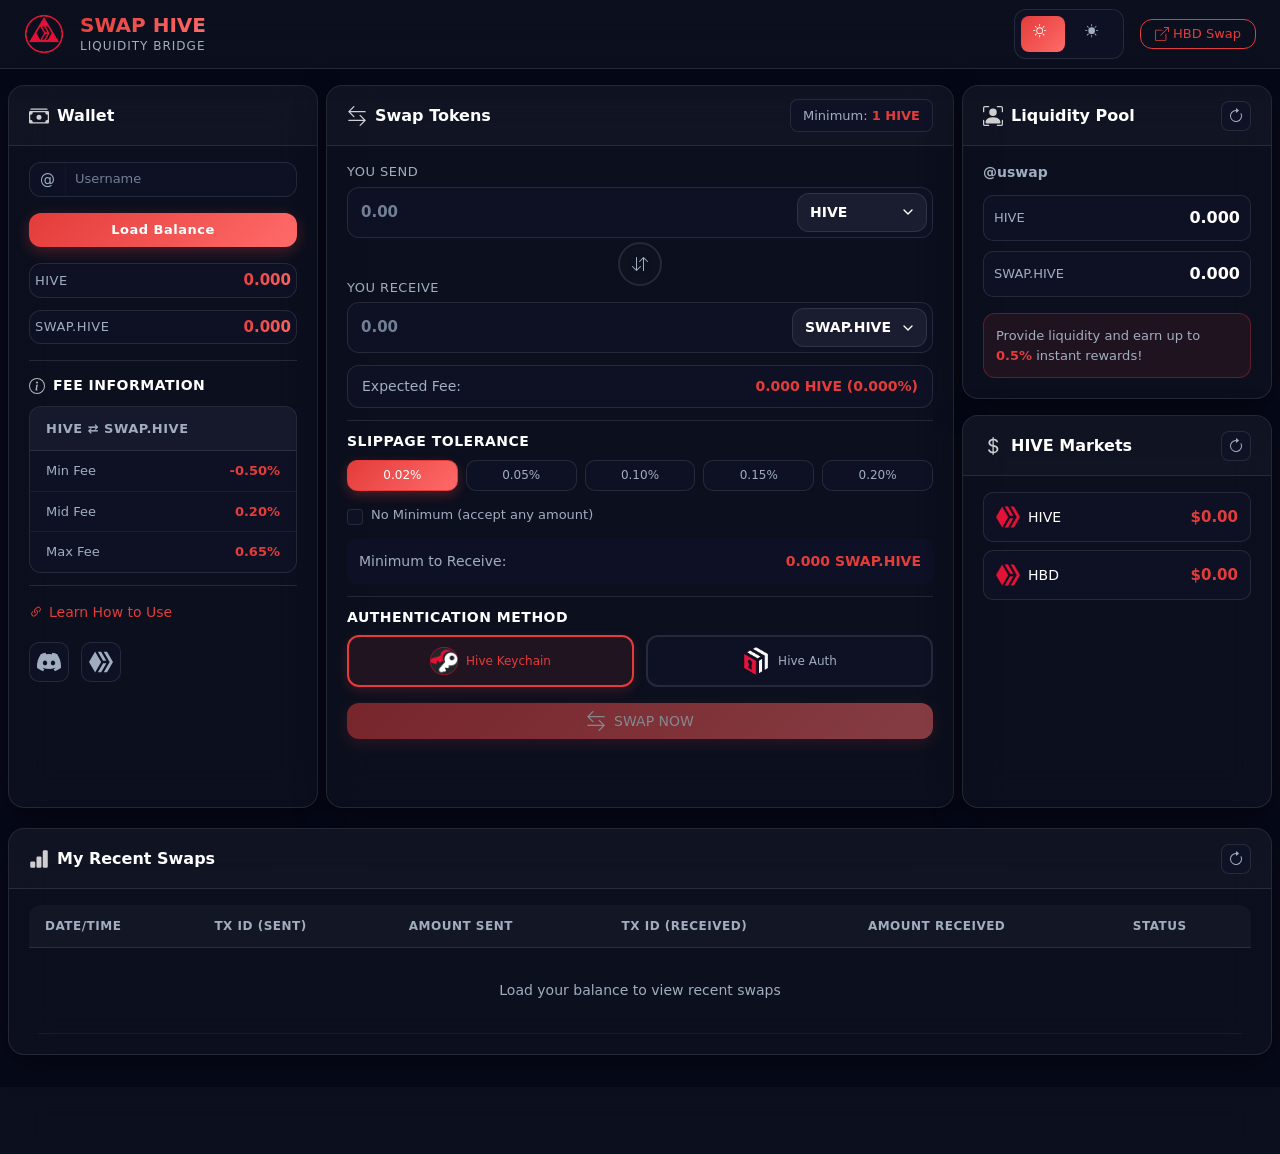
==== commit 580656f5: "Show live fee range in the Fee Information panel Min / Mid / Max fee and the liquidity rewards line " ====
--- a/index.html
+++ b/index.html
@@ -178,21 +178,22 @@
                                 Fee Information
                             </h4>
                             
-                            <!-- Fees are symmetric, so one table covers both
-                                 directions rather than repeating identical values -->
+                            <!-- Filled from the live fee settings (fee.json) by
+                                 UIManager.updateFeeInfo. The values below are only
+                                 what shows before the first fee.json read. -->
                             <div class="fee-table">
                                 <div class="fee-row-header">HIVE ⇄ SWAP.HIVE</div>
                                 <div class="fee-row">
                                     <span>Min Fee</span>
-                                    <span class="fee-value">-0.50%</span>
+                                    <span class="fee-value" id="feeMin">-0.50%</span>
                                 </div>
                                 <div class="fee-row">
                                     <span>Mid Fee</span>
-                                    <span class="fee-value">0.20%</span>
+                                    <span class="fee-value" id="feeMid">0.20%</span>
                                 </div>
                                 <div class="fee-row">
                                     <span>Max Fee</span>
-                                    <span class="fee-value">0.65%</span>
+                                    <span class="fee-value" id="feeMax">0.65%</span>
                                 </div>
                             </div>
                         </div>
@@ -407,7 +408,7 @@
                             </div>
                         </div>
                         <div class="info-box mt-3">
-                            <p class="info-text">Provide liquidity and earn up to <strong>0.5%</strong> instant rewards!</p>
+                            <p class="info-text" id="liquidityRewardText">Provide liquidity and earn up to <strong>0.5%</strong> instant rewards!</p>
                         </div>
                     </div>
                 </div>
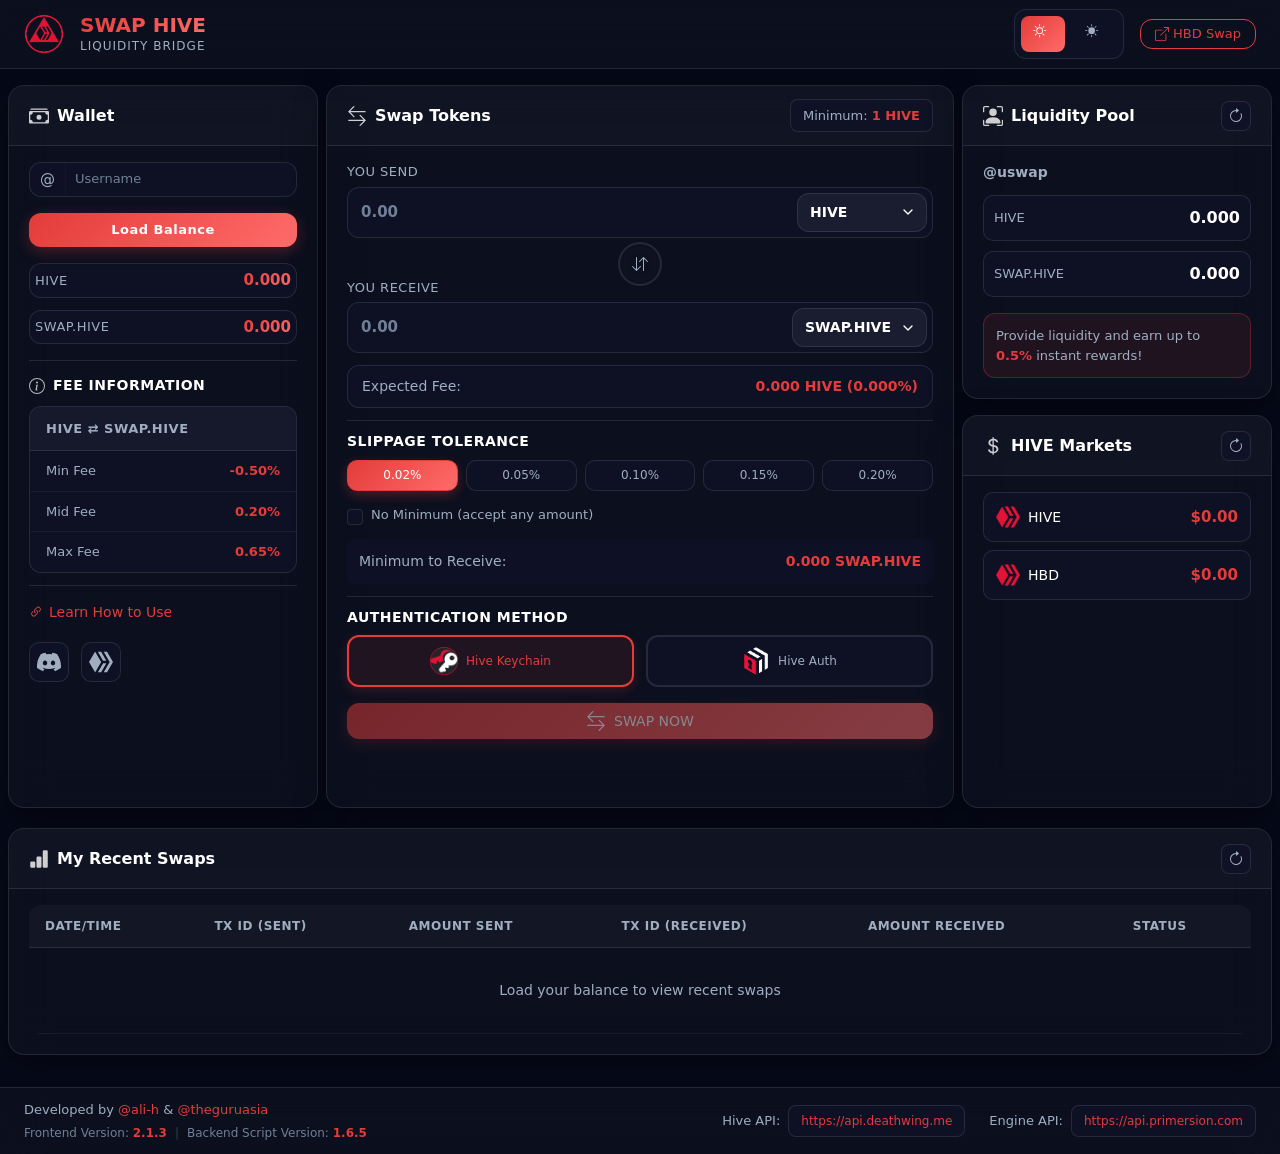
==== commit 7ee443d4: "Restore original CRLF line endings Earlier edits in this branch converted these files from CRLF to L" ====
--- a/index.html
+++ b/index.html
@@ -1,654 +1,654 @@
-<!DOCTYPE html>
-<html lang="en">
-<head>
-    <meta charset="UTF-8">
-    <meta http-equiv="X-UA-Compatible" content="IE=edge">
-    <meta name="viewport" content="width=device-width, initial-scale=1.0">
-    <title>SWAP HIVE — Liquidity Bridge</title>
-    <link rel="manifest" crossorigin="use-credentials" href="/manifest.json" />
-    <link rel="icon" href="assets/hiveupme.png">
-    
-    <!-- Libraries -->
-    <script src="./libs/ajax/libs/jquery/3.6.0/jquery.min.js"></script>
-    <link href="./libs/bootstrap@5.1.3/dist/css/bootstrap.min.css" rel="stylesheet" integrity="sha384-1BmE4kWBq78iYhFldvKuhfTAU6auU8tT94WrHftjDbrCEXSU1oBoqyl2QvZ6jIW3" crossorigin="anonymous">
-    <script src="./libs/bootstrap@5.1.3/dist/js/bootstrap.bundle.min.js" integrity="sha384-ka7Sk0Gln4gmtz2MlQnikT1wXgYsOg+OMhuP+IlRH9sENBO0LRn5q+8nbTov4+1p" crossorigin="anonymous"></script>
-    <script src="./libs/@hiveio/hive-js/dist/hive.min.js"></script>
-    <script src="./libs/axios/dist/axios.min.js"></script>
-    <script src="./libs/sscjs@latest/dist/ssc.min.js"></script>
-    <script src="./libs/ajax/libs/uuid/8.1.0/uuidv4.min.js"></script>
-    <script src="./libs/ajax/libs/crypto-js/4.1.1/crypto-js.min.js" integrity="sha512-E8QSvWZ0eCLGk4km3hxSsNmGWbLtSCSUcewDQPQWZF6pEU8GlT8a5fF32wOl1i8ftdMhssTrF/OhyGWwonTcXA==" crossorigin="anonymous" referrerpolicy="no-referrer"></script>
-    
-    <!-- Application Modules (order matters!) -->
-    <script src="js/utils.js"></script>
-    <script src="js/config.js"></script>
-    <script src="js/api.js"></script>
-    <script src="js/apiManager.js"></script>
-    <script src="js/hiveauth.js"></script>
-    <script src="js/wallet.js"></script>
-    <script src="js/market.js"></script>
-    <script src="js/bridgeHistory.js"></script>
-    <script src="js/swap.js"></script>
-    <script src="js/ui.js"></script>
-    <script src="js/main.js"></script>
-    
-    <style>
-        body {
-            visibility: hidden;
-        }
-    </style>
-    <link rel="stylesheet" href="css/modern-dark.css">
-
-    <!-- Apply saved theme before first paint to avoid a flash of the wrong theme -->
-    <script>
-        (function() {
-            try {
-                var saved = localStorage.getItem("theme");
-                document.documentElement.setAttribute("data-theme", saved === "light" ? "light" : "dark");
-            } catch (e) {
-                document.documentElement.setAttribute("data-theme", "dark");
-            }
-        })();
-    </script>
-
-    <script>
-        $(window).on("load", function() {
-            $("body").css("visibility", "visible");
-            $("#logo").show();
-
-            // Background refresh every 30 seconds: wallet balances (quietly -
-            // it never touches the status line, so a swap's progress or result
-            // stays visible) plus the bridge pool and the current quote.
-            // Skipped while the tab is in the background - a hidden tab polling
-            // Hive + Hive Engine forever is wasted network, CPU and garbage.
-            // It refreshes immediately when the tab becomes visible again.
-            setInterval(function() {
-                UIManager.backgroundRefresh();
-            }, 30000);
-
-            document.addEventListener("visibilitychange", function() {
-                if (!document.hidden) UIManager.backgroundRefresh();
-            });
-        });
-    </script>
-</head>
-
-<body>
-    <!-- Auth Modal -->
-    <div class="modal fade" id="authqr" data-bs-backdrop="static" data-bs-keyboard="true">
-        <div class="modal-dialog modal-dialog-centered">
-            <div class="modal-content glass-card">
-                <div class="modal-body p-4">
-                    <div id="qr-div" class="d-none flex-column align-items-center justify-content-center">
-                        <a target="_blank" id="qr-link" class="qr-container">
-                            <img id="qr-code" class="qr-image">
-                        </a>
-                        <p class="mt-4 text-center modal-text">Scan or tap this QR code with your Hive Authentication App</p>
-                    </div>
-                    <div id="approve-div" class="d-none flex-column align-items-center justify-content-center">
-                        <div class="success-icon mb-3">
-                            <svg xmlns="http://www.w3.org/2000/svg" width="48" height="48" fill="currentColor" viewBox="0 0 16 16">
-                                <path d="M16 8A8 8 0 1 1 0 8a8 8 0 0 1 16 0zm-3.97-3.03a.75.75 0 0 0-1.08.022L7.477 9.417 5.384 7.323a.75.75 0 0 0-1.06 1.06L6.97 11.03a.75.75 0 0 0 1.079-.02l3.992-4.99a.75.75 0 0 0-.01-1.05z"/>
-                            </svg>
-                        </div>
-                        <p class="text-center modal-text mb-3">Successfully Connected!</p>
-                        <p class="text-center modal-subtext mb-4">Click approve and confirm the transaction</p>
-                        <button type="button" id="approve" class="btn btn-gradient w-100">Approve Transaction</button>
-                    </div>
-                </div>
-            </div>
-        </div>
-    </div>
-
-    <!-- Navigation Header -->
-    <nav class="navbar navbar-expand-lg navbar-glass sticky-top">
-        <div class="container-fluid px-4">
-            <div class="navbar-brand d-flex align-items-center">
-                <img id="logo" src="assets/icons/icon-144x144.png" alt="Logo" class="nav-logo me-3">
-                <div>
-                    <h1 class="brand-title mb-0">SWAP HIVE</h1>
-                    <p class="brand-subtitle mb-0">Liquidity Bridge</p>
-                </div>
-            </div>
-            <div class="d-flex align-items-center ms-auto">
-                <div class="theme-toggle me-3">
-                    <button type="button" id="changeThemeDark" class="theme-btn" title="Dark theme">
-                        <svg xmlns="http://www.w3.org/2000/svg" fill="currentColor" viewBox="0 0 24 24">
-                            <path d="M8 11a3 3 0 1 1 0-6 3 3 0 0 1 0 6zm0 1a4 4 0 1 0 0-8 4 4 0 0 0 0 8zM8 0a.5.5 0 0 1 .5.5v2a.5.5 0 0 1-1 0v-2A.5.5 0 0 1 8 0zm0 13a.5.5 0 0 1 .5.5v2a.5.5 0 0 1-1 0v-2A.5.5 0 0 1 8 13zm8-5a.5.5 0 0 1-.5.5h-2a.5.5 0 0 1 0-1h2a.5.5 0 0 1 .5.5zM3 8a.5.5 0 0 1-.5.5h-2a.5.5 0 0 1 0-1h2A.5.5 0 0 1 3 8zm10.657-5.657a.5.5 0 0 1 0 .707l-1.414 1.415a.5.5 0 1 1-.707-.708l1.414-1.414a.5.5 0 0 1 .707 0zm-9.193 9.193a.5.5 0 0 1 0 .707L3.05 13.657a.5.5 0 0 1-.707-.707l1.414-1.414a.5.5 0 0 1 .707 0zm9.193 2.121a.5.5 0 0 1-.707 0l-1.414-1.414a.5.5 0 0 1 .707-.707l1.414 1.414a.5.5 0 0 1 0 .707zM4.464 4.465a.5.5 0 0 1-.707 0L2.343 3.05a.5.5 0 1 1 .707-.707l1.414 1.414a.5.5 0 0 1 0 .708z"/>
-                        </svg>
-                    </button>
-                    <button type="button" id="changeThemeLight" class="theme-btn" title="Light theme">
-                        <svg xmlns="http://www.w3.org/2000/svg" fill="currentColor" viewBox="0 0 24 24">
-                            <path d="M12 8a4 4 0 1 1-8 0 4 4 0 0 1 8 0zM8 0a.5.5 0 0 1 .5.5v2a.5.5 0 0 1-1 0v-2A.5.5 0 0 1 8 0zm0 13a.5.5 0 0 1 .5.5v2a.5.5 0 0 1-1 0v-2A.5.5 0 0 1 8 13zm8-5a.5.5 0 0 1-.5.5h-2a.5.5 0 0 1 0-1h2a.5.5 0 0 1 .5.5zM3 8a.5.5 0 0 1-.5.5h-2a.5.5 0 0 1 0-1h2A.5.5 0 0 1 3 8zm10.657-5.657a.5.5 0 0 1 0 .707l-1.414 1.415a.5.5 0 1 1-.707-.708l1.414-1.414a.5.5 0 0 1 .707 0zm-9.193 9.193a.5.5 0 0 1 0 .707L3.05 13.657a.5.5 0 0 1-.707-.707l1.414-1.414a.5.5 0 0 1 .707 0zm9.193 2.121a.5.5 0 0 1-.707 0l-1.414-1.414a.5.5 0 0 1 .707-.707l1.414 1.414a.5.5 0 0 1 0 .707zM4.464 4.465a.5.5 0 0 1-.707 0L2.343 3.05a.5.5 0 1 1 .707-.707l1.414 1.414a.5.5 0 0 1 0 .708z"/>
-                        </svg>
-                    </button>
-                </div>
-                <a href="https://hbd.uswap.app" target="_blank" class="btn btn-outline-primary btn-sm">
-                    <svg xmlns="http://www.w3.org/2000/svg" width="14" height="14" fill="currentColor" viewBox="0 0 16 16" class="me-1">
-                        <path fill-rule="evenodd" d="M8.636 3.5a.5.5 0 0 0-.5-.5H1.5A1.5 1.5 0 0 0 0 4.5v10A1.5 1.5 0 0 0 1.5 16h10a1.5 1.5 0 0 0 1.5-1.5V7.864a.5.5 0 0 0-1 0V14.5a.5.5 0 0 1-.5.5h-10a.5.5 0 0 1-.5-.5v-10a.5.5 0 0 1 .5-.5h6.636a.5.5 0 0 0 .5-.5z"/>
-                        <path fill-rule="evenodd" d="M16 .5a.5.5 0 0 0-.5-.5h-5a.5.5 0 0 0 0 1h3.793L6.146 9.146a.5.5 0 1 0 .708.708L15 1.707V5.5a.5.5 0 0 0 1 0v-5z"/>
-                    </svg>
-                    HBD Swap
-                </a>
-            </div>
-        </div>
-    </nav>
-
-    <!-- Main Content -->
-    <div class="container-fluid main-container">
-        <div class="row g-2">
-            <!-- Left Column - Wallet Info -->
-            <div class="col-xl-3 col-lg-3 col-md-12">
-                <div class="glass-card h-100">
-                    <div class="card-header-custom">
-                        <h3 class="card-title">
-                            <svg xmlns="http://www.w3.org/2000/svg" width="20" height="20" fill="currentColor" viewBox="0 0 16 16" class="me-2">
-                                <path d="M1 3a1 1 0 0 1 1-1h12a1 1 0 0 1 1 1H1zm7 8a2 2 0 1 0 0-4 2 2 0 0 0 0 4z"/>
-                                <path d="M0 5a1 1 0 0 1 1-1h14a1 1 0 0 1 1 1v8a1 1 0 0 1-1 1H1a1 1 0 0 1-1-1V5zm3 0a2 2 0 0 1-2 2v4a2 2 0 0 1 2 2h10a2 2 0 0 1 2-2V7a2 2 0 0 1-2-2H3z"/>
-                            </svg>
-                            Wallet
-                        </h3>
-                    </div>
-                    <div class="card-body-custom">
-                        <div class="input-group mb-3">
-                            <span class="input-group-text">@</span>
-                            <input type="text" class="form-control" id="username" placeholder="Username">
-                        </div>
-                        <button type="button" id="checkbalance" class="btn btn-gradient w-100 mb-3">Load Balance</button>
-                        
-                        <div class="balance-display mb-3">
-                            <div class="balance-item">
-                                <span class="balance-label">HIVE</span>
-                                <span class="balance-amount" id="hive">0.000</span>
-                            </div>
-                            <div class="balance-item">
-                                <span class="balance-label">SWAP.HIVE</span>
-                                <span class="balance-amount" id="swaphive">0.000</span>
-                            </div>
-                        </div>
-
-                        <div class="divider"></div>
-
-                        <!-- Fee Info -->
-                        <div class="info-section">
-                            <h4 class="section-title">
-                                <svg xmlns="http://www.w3.org/2000/svg" width="16" height="16" fill="currentColor" viewBox="0 0 16 16" class="me-2">
-                                    <path d="M8 15A7 7 0 1 1 8 1a7 7 0 0 1 0 14zm0 1A8 8 0 1 0 8 0a8 8 0 0 0 0 16z"/>
-                                    <path d="m8.93 6.588-2.29.287-.082.38.45.083c.294.07.352.176.288.469l-.738 3.468c-.194.897.105 1.319.808 1.319.545 0 1.178-.252 1.465-.598l.088-.416c-.2.176-.492.246-.686.246-.275 0-.375-.193-.304-.533L8.93 6.588zM9 4.5a1 1 0 1 1-2 0 1 1 0 0 1 2 0z"/>
-                                </svg>
-                                Fee Information
-                            </h4>
-                            
-                            <!-- Filled from the live fee settings (fee.json) by
-                                 UIManager.updateFeeInfo. The values below are only
-                                 what shows before the first fee.json read. -->
-                            <div class="fee-table">
-                                <div class="fee-row-header">HIVE ⇄ SWAP.HIVE</div>
-                                <div class="fee-row">
-                                    <span>Min Fee</span>
-                                    <span class="fee-value" id="feeMin">-0.50%</span>
-                                </div>
-                                <div class="fee-row">
-                                    <span>Mid Fee</span>
-                                    <span class="fee-value" id="feeMid">0.20%</span>
-                                </div>
-                                <div class="fee-row">
-                                    <span>Max Fee</span>
-                                    <span class="fee-value" id="feeMax">0.65%</span>
-                                </div>
-                            </div>
-                        </div>
-
-                        <div class="divider"></div>
-
-                        <!-- Links -->
-                        <div class="links-section">
-                            <a href="https://peakd.com/swap/@hiveupme/hiveupme-swap-script-simple-ui-solution" target="_blank" class="info-link">
-                                <svg xmlns="http://www.w3.org/2000/svg" width="14" height="14" fill="currentColor" viewBox="0 0 16 16">
-                                    <path d="M4.715 6.542 3.343 7.914a3 3 0 1 0 4.243 4.243l1.828-1.829A3 3 0 0 0 8.586 5.5L8 6.086a1.002 1.002 0 0 0-.154.199 2 2 0 0 1 .861 3.337L6.88 11.45a2 2 0 1 1-2.83-2.83l.793-.792a4.018 4.018 0 0 1-.128-1.287z"/>
-                                    <path d="M6.586 4.672A3 3 0 0 0 7.414 9.5l.775-.776a2 2 0 0 1-.896-3.346L9.12 3.55a2 2 0 1 1 2.83 2.83l-.793.792c.112.42.155.855.128 1.287l1.372-1.372a3 3 0 1 0-4.243-4.243L6.586 4.672z"/>
-                                </svg>
-                                Learn How to Use
-                            </a>
-                            <div class="social-links mt-3">
-                                <a href="https://discord.com/invite/XYMrvyr" target="_blank" class="social-link" title="Discord">
-                                    <svg xmlns="http://www.w3.org/2000/svg" width="24" height="24" fill="currentColor" viewBox="0 0 16 16">
-                                        <path d="M13.545 2.907a13.227 13.227 0 0 0-3.257-1.011.05.05 0 0 0-.052.025c-.141.25-.297.577-.406.833a12.19 12.19 0 0 0-3.658 0 8.258 8.258 0 0 0-.412-.833.051.051 0 0 0-.052-.025c-1.125.194-2.22.534-3.257 1.011a.041.041 0 0 0-.021.018C.356 6.024-.213 9.047.066 12.032c.001.014.01.028.021.037a13.276 13.276 0 0 0 3.995 2.02.05.05 0 0 0 .056-.019c.308-.42.582-.863.818-1.329a.05.05 0 0 0-.01-.059.051.051 0 0 0-.018-.011 8.875 8.875 0 0 1-1.248-.595.05.05 0 0 1-.02-.066.051.051 0 0 1 .015-.019c.084-.063.168-.129.248-.195a.05.05 0 0 1 .051-.007c2.619 1.196 5.454 1.196 8.041 0a.052.052 0 0 1 .053.007c.08.066.164.132.248.195a.051.051 0 0 1-.004.085 8.254 8.254 0 0 1-1.249.594.05.05 0 0 0-.03.03.052.052 0 0 0 .003.041c.24.465.515.909.817 1.329a.05.05 0 0 0 .056.019 13.235 13.235 0 0 0 4.001-2.02.049.049 0 0 0 .021-.037c.334-3.451-.559-6.449-2.366-9.106a.034.034 0 0 0-.02-.019Zm-8.198 7.307c-.789 0-1.438-.724-1.438-1.612 0-.889.637-1.613 1.438-1.613.807 0 1.45.73 1.438 1.613 0 .888-.637 1.612-1.438 1.612Zm5.316 0c-.788 0-1.438-.724-1.438-1.612 0-.889.637-1.613 1.438-1.613.807 0 1.451.73 1.438 1.613 0 .888-.631 1.612-1.438 1.612Z"/>
-                                    </svg>
-                                </a>
-                                <a href="https://peakd.com/@uswap/" target="_blank" class="social-link" title="Hive Blog">
-                                    <svg xmlns="http://www.w3.org/2000/svg" width="24" height="24" viewBox="0 0 220 190">
-                                        <path d="M157.27,107.26a1,1,0,0,1,.82,1.42l-46.75,80.85a1,1,0,0,1-.82.47H81.94a.94.94,0,0,1-.81-1.42l46.75-80.85a.94.94,0,0,1,.81-.47ZM129.48,84.09a1,1,0,0,1-.82-.47L81.13,1.42A.94.94,0,0,1,81.94,0h28.58a1,1,0,0,1,.82.47l47.53,82.2a.94.94,0,0,1-.81,1.42Z"/>
-                                        <path d="M135.13,1.42A.94.94,0,0,1,136,0h28.62a.93.93,0,0,1,.81.47l54.49,94.06a.93.93,0,0,1,0,.94l-54.49,94.06a.93.93,0,0,1-.81.47H136a.94.94,0,0,1-.82-1.42L189.34,95Zm-23.26,93.1a1,1,0,0,1,0,1L57.13,189.53a1,1,0,0,1-1.65,0L.13,95.48a1,1,0,0,1,0-1L54.87.47a1,1,0,0,1,1.65,0Z"/>
-                                    </svg>
-                                </a>
-                            </div>
-                        </div>
-                    </div>
-                </div>
-            </div>
-
-            <!-- Center Column - Swap Interface -->
-            <div class="col-xl-6 col-lg-6 col-md-12">
-                <div class="glass-card h-100">
-                    <div class="card-header-custom">
-                        <h3 class="card-title">
-                            <svg xmlns="http://www.w3.org/2000/svg" width="20" height="20" fill="currentColor" viewBox="0 0 16 16" class="me-2">
-                                <path fill-rule="evenodd" d="M1 11.5a.5.5 0 0 0 .5.5h11.793l-3.147 3.146a.5.5 0 0 0 .708.708l4-4a.5.5 0 0 0 0-.708l-4-4a.5.5 0 0 0-.708.708L13.293 11H1.5a.5.5 0 0 0-.5.5zm14-7a.5.5 0 0 1-.5.5H2.707l3.147 3.146a.5.5 0 1 1-.708.708l-4-4a.5.5 0 0 1 0-.708l4-4a.5.5 0 1 1 .708.708L2.707 4H14.5a.5.5 0 0 1 .5.5z"/>
-                            </svg>
-                            Swap Tokens
-                        </h3>
-                        <div class="minimum-badge">
-                            Minimum: <span id="minimum">1 HIVE</span>
-                        </div>
-                    </div>
-                    <div class="card-body-custom">
-                        <!-- Shown when the operator has paused the bridge, or when
-                             bridge liquidity is under MINIMUM_LIQUIDITY -->
-                        <div id="swapBlockedNotice" class="swap-blocked-notice d-none"></div>
-
-                        <!-- From Token -->
-                        <div class="swap-input-container">
-                            <label class="swap-label">You Send</label>
-                            <div class="swap-input-wrapper">
-                                <input type="number" class="swap-input" id="inputquantity" placeholder="0.00">
-                                <select id="input" class="token-select">
-                                    <option value="HIVE">HIVE</option>
-                                    <option value="SWAP.HIVE">SWAP.HIVE</option>
-                                </select>
-                            </div>
-                        </div>
-
-                        <!-- Reverse Button -->
-                        <div class="swap-reverse-container">
-                            <button type="button" id="reverse" class="swap-reverse-btn">
-                                <svg width="16" height="16" fill="currentColor" viewBox="0 0 16 16">
-                                    <path fill-rule="evenodd" d="M11.5 15a.5.5 0 0 0 .5-.5V2.707l3.146 3.147a.5.5 0 0 0 .708-.708l-4-4a.5.5 0 0 0-.708 0l-4 4a.5.5 0 1 0 .708.708L11 2.707V14.5a.5.5 0 0 0 .5.5zm-7-14a.5.5 0 0 1 .5.5v11.793l3.146-3.147a.5.5 0 0 1 .708.708l-4 4a.5.5 0 0 1-.708 0l-4-4a.5.5 0 0 1 .708-.708L4 13.293V1.5a.5.5 0 0 1 .5-.5z"/>
-                                </svg>
-                            </button>
-                        </div>
-
-                        <!-- To Token -->
-                        <div class="swap-input-container">
-                            <label class="swap-label">You Receive</label>
-                            <div class="swap-input-wrapper">
-                                <input type="number" class="swap-input" id="outputquantity" placeholder="0.00" readonly>
-                                <select id="output" class="token-select" disabled>
-                                    <option value="HIVE">HIVE</option>
-                                    <option value="SWAP.HIVE" selected>SWAP.HIVE</option>
-                                </select>
-                            </div>
-                        </div>
-
-                        <!-- Fee Info -->
-                        <div class="fee-info-box">
-                            <div class="fee-info-row">
-                                <span>Expected Fee:</span>
-                                <span class="fee-info-value">
-                                    <span id="expectedfee">0.000</span>
-                                    <span id="feeticker">HIVE</span>
-                                    (<span id="expectedper">0.000</span>%)
-                                </span>
-                            </div>
-                        </div>
-
-                        <div class="divider"></div>
-
-                        <!-- Slippage Settings -->
-                        <div class="slippage-section">
-                            <h4 class="section-subtitle">Slippage Tolerance</h4>
-                            <div class="slippage-options">
-                                <label class="slippage-option">
-                                    <input type="radio" name="my-radio-group" value="0.02" checked>
-                                    <span>0.02%</span>
-                                </label>
-                                <label class="slippage-option">
-                                    <input type="radio" name="my-radio-group" value="0.05">
-                                    <span>0.05%</span>
-                                </label>
-                                <label class="slippage-option">
-                                    <input type="radio" name="my-radio-group" value="0.10">
-                                    <span>0.10%</span>
-                                </label>
-                                <label class="slippage-option">
-                                    <input type="radio" name="my-radio-group" value="0.15">
-                                    <span>0.15%</span>
-                                </label>
-                                <label class="slippage-option">
-                                    <input type="radio" name="my-radio-group" value="0.20">
-                                    <span>0.20%</span>
-                                </label>
-                            </div>
-                            <div class="form-check no-minimum-check">
-                                <input class="form-check-input" type="checkbox" id="noMinimumCheck">
-                                <label class="form-check-label" for="noMinimumCheck">
-                                    No Minimum (accept any amount)
-                                </label>
-                            </div>
-                            <div class="min-receive-info">
-                                Minimum to Receive:
-                                <span class="min-receive-value">
-                                    <span id="slipageqty">0.000</span>
-                                    <span id="minreceivesymbol">SWAP.HIVE</span>
-                                </span>
-                            </div>
-                        </div>
-
-                        <div class="divider"></div>
-
-                        <!-- Authentication Method -->
-                        <div class="auth-method-section">
-                            <h4 class="section-subtitle">Authentication Method</h4>
-                            <div class="auth-methods">
-                                <label class="auth-method">
-                                    <input type="radio" name="txtype" id="txtype" value="Hive Keychain" checked disabled>
-                                    <div class="auth-method-card">
-                                        <img src="assets/hive_keychain.png" alt="Keychain" class="auth-icon">
-                                        <span>Hive Keychain</span>
-                                    </div>
-                                </label>
-                                <label class="auth-method">
-                                    <input type="radio" name="txtype" id="txtype1" value="Hive Auth" disabled>
-                                    <div class="auth-method-card">
-                                        <img src="assets/hive_auth.png" alt="Hive Auth" class="auth-icon">
-                                        <span>Hive Auth</span>
-                                    </div>
-                                </label>
-                            </div>
-                        </div>
-
-                        <!-- Swap Button -->
-                        <button type="button" id="swap" class="btn btn-gradient btn-lg w-100 mt-3" disabled>
-                            <svg xmlns="http://www.w3.org/2000/svg" width="20" height="20" fill="currentColor" viewBox="0 0 16 16" class="me-2">
-                                <path fill-rule="evenodd" d="M1 11.5a.5.5 0 0 0 .5.5h11.793l-3.147 3.146a.5.5 0 0 0 .708.708l4-4a.5.5 0 0 0 0-.708l-4-4a.5.5 0 0 0-.708.708L13.293 11H1.5a.5.5 0 0 0-.5.5zm14-7a.5.5 0 0 1-.5.5H2.707l3.147 3.146a.5.5 0 1 1-.708.708l-4-4a.5.5 0 0 1 0-.708l4-4a.5.5 0 1 1 .708.708L2.707 4H14.5a.5.5 0 0 1 .5.5z"/>
-                            </svg>
-                            SWAP NOW
-                        </button>
-
-                        <!-- Status -->
-                        <div class="status-container mt-3">
-                            <div id="loading" class="d-none spinner-border spinner-border-sm text-primary"></div>
-                            <span id="status" class="status-text ms-2"></span>
-                        </div>
-                    </div>
-                </div>
-            </div>
-
-            <!-- Right Column - Market Info & Liquidity -->
-            <div class="col-xl-3 col-lg-3 col-md-12">
-                <div class="d-flex flex-column h-100 gap-3">
-                <!-- Liquidity Pool -->
-                <div class="glass-card">
-                    <div class="card-header-custom">
-                        <h3 class="card-title">
-                            <svg xmlns="http://www.w3.org/2000/svg" width="20" height="20" fill="currentColor" viewBox="0 0 16 16" class="me-2">
-                                <path d="M1.5 1a.5.5 0 0 0-.5.5v3a.5.5 0 0 1-1 0v-3A1.5 1.5 0 0 1 1.5 0h3a.5.5 0 0 1 0 1h-3zM11 .5a.5.5 0 0 1 .5-.5h3A1.5 1.5 0 0 1 16 1.5v3a.5.5 0 0 1-1 0v-3a.5.5 0 0 0-.5-.5h-3a.5.5 0 0 1-.5-.5zM.5 11a.5.5 0 0 1 .5.5v3a.5.5 0 0 0 .5.5h3a.5.5 0 0 1 0 1h-3A1.5 1.5 0 0 1 0 14.5v-3a.5.5 0 0 1 .5-.5zm15 0a.5.5 0 0 1 .5.5v3a1.5 1.5 0 0 1-1.5 1.5h-3a.5.5 0 0 1 0-1h3a.5.5 0 0 0 .5-.5v-3a.5.5 0 0 1 .5-.5z"/>
-                                <path d="M3 14s-1 0-1-1 1-4 6-4 6 3 6 4-1 1-1 1H3zm8-9a3 3 0 1 1-6 0 3 3 0 0 1 6 0z"/>
-                            </svg>
-                            Liquidity Pool
-                        </h3>
-                        <button type="button" id="refresh" class="btn-refresh">
-                            <svg xmlns="http://www.w3.org/2000/svg" width="16" height="16" fill="currentColor" viewBox="0 0 16 16">
-                                <path fill-rule="evenodd" d="M8 3a5 5 0 1 0 4.546 2.914.5.5 0 0 1 .908-.417A6 6 0 1 1 8 2v1z"/>
-                                <path d="M8 4.466V.534a.25.25 0 0 1 .41-.192l2.36 1.966c.12.1.12.284 0 .384L8.41 4.658A.25.25 0 0 1 8 4.466z"/>
-                            </svg>
-                        </button>
-                    </div>
-                    <div class="card-body-custom">
-                        <div class="liquidity-info">
-                            <p class="liquidity-account">@uswap</p>
-                            <div class="liquidity-amounts">
-                                <div class="liquidity-item">
-                                    <span class="liquidity-label">HIVE</span>
-                                    <span class="liquidity-value" id="hiveliquidity">0.000</span>
-                                </div>
-                                <div class="liquidity-item">
-                                    <span class="liquidity-label">SWAP.HIVE</span>
-                                    <span class="liquidity-value" id="swaphiveliquidity">0.000</span>
-                                </div>
-                            </div>
-                        </div>
-                        <div class="info-box mt-3">
-                            <p class="info-text" id="liquidityRewardText">Provide liquidity and earn up to <strong>0.5%</strong> instant rewards!</p>
-                        </div>
-                    </div>
-                </div>
-
-                <!-- Market Info (grows to fill the column so its bottom edge
-                     lines up with the wallet and swap cards) -->
-                <div class="glass-card flex-grow-1">
-                    <div class="card-header-custom">
-                        <h3 class="card-title">
-                            <svg xmlns="http://www.w3.org/2000/svg" width="20" height="20" fill="currentColor" viewBox="0 0 16 16" class="me-2">
-                                <path d="M4 10.781c.148 1.667 1.513 2.85 3.591 3.003V15h1.043v-1.216c2.27-.179 3.678-1.438 3.678-3.3 0-1.59-.947-2.51-2.956-3.028l-.722-.187V3.467c1.122.11 1.879.714 2.07 1.616h1.47c-.166-1.6-1.54-2.748-3.54-2.875V1H7.591v1.233c-1.939.23-3.27 1.472-3.27 3.156 0 1.454.966 2.483 2.661 2.917l.61.162v4.031c-1.149-.17-1.94-.8-2.131-1.718H4zm3.391-3.836c-1.043-.263-1.6-.825-1.6-1.616 0-.944.704-1.641 1.8-1.828v3.495l-.2-.05zm1.591 1.872c1.287.323 1.852.859 1.852 1.769 0 1.097-.826 1.828-2.2 1.939V8.73l.348.086z"/>
-                            </svg>
-                            HIVE Markets
-                        </h3>
-                        <button type="button" class="refreshHiveMarket btn-refresh">
-                            <svg xmlns="http://www.w3.org/2000/svg" width="16" height="16" fill="currentColor" viewBox="0 0 16 16">
-                                <path fill-rule="evenodd" d="M8 3a5 5 0 1 0 4.546 2.914.5.5 0 0 1 .908-.417A6 6 0 1 1 8 2v1z"/>
-                                <path d="M8 4.466V.534a.25.25 0 0 1 .41-.192l2.36 1.966c.12.1.12.284 0 .384L8.41 4.658A.25.25 0 0 1 8 4.466z"/>
-                            </svg>
-                        </button>
-                    </div>
-                    <div class="card-body-custom">
-                        <div class="market-item">
-                            <a href="https://wallet.hive.blog/market" target="_blank" class="market-link">
-                                <img src="assets/icons/hive-72x72.png" alt="HIVE" class="market-icon">
-                                <span>HIVE</span>
-                            </a>
-                            <span class="market-price" id="hiveusdprice">$0.00</span>
-                        </div>
-                        <div class="market-item">
-                            <a href="https://wallet.hive.blog/market" target="_blank" class="market-link">
-                                <img src="assets/icons/hive-72x72.png" alt="HBD" class="market-icon">
-                                <span>HBD</span>
-                            </a>
-                            <span class="market-price" id="hbdusdprice">$0.00</span>
-                        </div>
-                    </div>
-                </div>
-                </div>
-            </div>
-        </div>
-
-        <!-- Transaction History -->
-        <div id="historycard" class="row g-4 mt-2 d-none">
-            <div class="col-md-6">
-                <div class="glass-card">
-                    <div class="card-header-custom">
-                        <h3 class="card-title">HIVE History</h3>
-                        <button type="button" class="refreshHistory btn-refresh">
-                            <svg xmlns="http://www.w3.org/2000/svg" width="16" height="16" fill="currentColor" viewBox="0 0 16 16">
-                                <path fill-rule="evenodd" d="M8 3a5 5 0 1 0 4.546 2.914.5.5 0 0 1 .908-.417A6 6 0 1 1 8 2v1z"/>
-                                <path d="M8 4.466V.534a.25.25 0 0 1 .41-.192l2.36 1.966c.12.1.12.284 0 .384L8.41 4.658A.25.25 0 0 1 8 4.466z"/>
-                            </svg>
-                        </button>
-                    </div>
-                    <div class="card-body-custom">
-                        <div class="history-table-wrapper">
-                            <table class="history-table">
-                                <thead>
-                                    <tr>
-                                        <th>ACCOUNT</th>
-                                        <th>QUANTITY</th>
-                                        <th>TYPE</th>
-                                        <th>TIME</th>
-                                        <th></th>
-                                    </tr>
-                                </thead>
-                                <tbody id="historyHive">
-                                </tbody>
-                            </table>
-                        </div>
-                    </div>
-                </div>
-            </div>
-            <div class="col-md-6">
-                <div class="glass-card">
-                    <div class="card-header-custom">
-                        <h3 class="card-title">SWAP.HIVE History</h3>
-                        <button type="button" class="refreshHistory btn-refresh">
-                            <svg xmlns="http://www.w3.org/2000/svg" width="16" height="16" fill="currentColor" viewBox="0 0 16 16">
-                                <path fill-rule="evenodd" d="M8 3a5 5 0 1 0 4.546 2.914.5.5 0 0 1 .908-.417A6 6 0 1 1 8 2v1z"/>
-                                <path d="M8 4.466V.534a.25.25 0 0 1 .41-.192l2.36 1.966c.12.1.12.284 0 .384L8.41 4.658A.25.25 0 0 1 8 4.466z"/>
-                            </svg>
-                        </button>
-                    </div>
-                    <div class="card-body-custom">
-                        <div class="history-table-wrapper">
-                            <table class="history-table">
-                                <thead>
-                                    <tr>
-                                        <th>ACCOUNT</th>
-                                        <th>QUANTITY</th>
-                                        <th>TYPE</th>
-                                        <th>TIME</th>
-                                        <th></th>
-                                    </tr>
-                                </thead>
-                                <tbody id="historySwapHive">
-                                </tbody>
-                            </table>
-                        </div>
-                    </div>
-                </div>
-            </div>
-        </div>
-
-        <!-- Swap History Panel -->
-        <div class="row g-4 mt-2">
-            <div class="col-12">
-                <div class="glass-card">
-                    <div class="card-header-custom">
-                        <h3 class="card-title">
-                            <svg xmlns="http://www.w3.org/2000/svg" width="20" height="20" fill="currentColor" viewBox="0 0 16 16" class="me-2">
-                                <path d="M1 11a1 1 0 0 1 1-1h2a1 1 0 0 1 1 1v3a1 1 0 0 1-1 1H2a1 1 0 0 1-1-1v-3zm5-4a1 1 0 0 1 1-1h2a1 1 0 0 1 1 1v7a1 1 0 0 1-1 1H7a1 1 0 0 1-1-1V7zm5-5a1 1 0 0 1 1-1h2a1 1 0 0 1 1 1v12a1 1 0 0 1-1 1h-2a1 1 0 0 1-1-1V2z"/>
-                            </svg>
-                            My Recent Swaps
-                        </h3>
-                        <button type="button" id="refreshSwapHistory" class="btn-refresh">
-                            <svg xmlns="http://www.w3.org/2000/svg" width="16" height="16" fill="currentColor" viewBox="0 0 16 16">
-                                <path fill-rule="evenodd" d="M8 3a5 5 0 1 0 4.546 2.914.5.5 0 0 1 .908-.417A6 6 0 1 1 8 2v1z"/>
-                                <path d="M8 4.466V.534a.25.25 0 0 1 .41-.192l2.36 1.966c.12.1.12.284 0 .384L8.41 4.658A.25.25 0 0 1 8 4.466z"/>
-                            </svg>
-                        </button>
-                    </div>
-                    <div class="card-body-custom">
-                        <div class="history-table-wrapper">
-                            <table class="history-table">
-                                <thead>
-                                    <tr>
-                                        <th>Date/Time</th>
-                                        <th>Tx ID (Sent)</th>
-                                        <th>Amount Sent</th>
-                                        <th>Tx ID (Received)</th>
-                                        <th>Amount Received</th>
-                                        <th>Status</th>
-                                    </tr>
-                                </thead>
-                                <tbody id="swapHistoryTable">
-                                    <tr>
-                                        <td colspan="6" class="text-center" style="padding: 2rem; color: var(--text-secondary);">
-                                            Load your balance to view recent swaps
-                                        </td>
-                                    </tr>
-                                </tbody>
-                            </table>
-                        </div>
-                    </div>
-                </div>
-            </div>
-        </div>
-    </div>
-
-    <!-- Footer -->
-    <footer class="app-footer">
-        <div class="container-fluid px-4">
-            <div class="footer-content">
-                <div class="footer-credit">
-                    Developed by
-                    <a href="https://peakd.com/@ali-h" target="_blank">@ali-h</a>
-                    &
-                    <a href="https://peakd.com/@theguruasia" target="_blank">@theguruasia</a>
-                    <div class="footer-versions">
-                        <span class="version-item">Frontend Version: <span id="frontendVersion">-</span></span>
-                        <span class="version-sep">|</span>
-                        <span class="version-item">Backend Script Version: <span id="backendVersion">-</span></span>
-                    </div>
-                </div>
-                <div class="footer-nodes">
-                    <div class="node-selector">
-                        <span>Hive API:</span>
-                        <button id="popup-button-hive" class="node-btn">https://api.deathwing.me</button>
-                    </div>
-                    <div class="node-selector">
-                        <span>Engine API:</span>
-                        <button id="popup-button-engine" class="node-btn">https://api.primersion.com</button>
-                    </div>
-                </div>
-            </div>
-        </div>
-    </footer>
-
-    <!-- Node Selector Popups -->
-    <div id="popup-container-hive" class="node-popup" style="display: none;">
-        <div class="node-popup-content">
-            <h4>Select Hive API Node</h4>
-            <div id="popup-error-hive" class="popup-error-message" style="display: none;"></div>
-            <div class="node-table-wrapper">
-                <table id="api-list-hive">
-                    <thead>
-                        <tr>
-                            <th>Node URL</th>
-                            <th style="width: 100px; text-align: center;">Status</th>
-                            <th style="width: 80px; text-align: center;">Action</th>
-                        </tr>
-                    </thead>
-                    <tbody></tbody>
-                </table>
-            </div>
-            <button id="close-button-hive" class="node-close-btn">
-                <svg xmlns="http://www.w3.org/2000/svg" width="24" height="24" viewBox="0 0 24 24">
-                    <path d="M19 6.41L17.59 5 12 10.59 6.41 5 5 6.41 10.59 12 5 17.59 6.41 19 12 13.41 17.59 19 19 17.59 13.41 12z"/>
-                </svg>
-            </button>
-        </div>
-    </div>
-
-    <div id="popup-container-engine" class="node-popup" style="display: none;">
-        <div class="node-popup-content">
-            <h4>Select Engine API Node</h4>
-            <div id="popup-error-engine" class="popup-error-message" style="display: none;"></div>
-            <div class="node-table-wrapper">
-                <table id="api-list-engine">
-                    <thead>
-                        <tr>
-                            <th>Node URL</th>
-                            <th style="width: 100px; text-align: center;">Status</th>
-                            <th style="width: 80px; text-align: center;">Action</th>
-                        </tr>
-                    </thead>
-                    <tbody></tbody>
-                </table>
-            </div>
-            <button id="close-button-engine" class="node-close-btn">
-                <svg xmlns="http://www.w3.org/2000/svg" width="24" height="24" viewBox="0 0 24 24">
-                    <path d="M19 6.41L17.59 5 12 10.59 6.41 5 5 6.41 10.59 12 5 17.59 6.41 19 12 13.41 17.59 19 19 17.59 13.41 12z"/>
-                </svg>
-            </button>
-        </div>
-    </div>
-
-    <!-- Service Worker -->
-    <script>
-        if ('serviceWorker' in navigator) {
-            window.addEventListener("load", function() {
-                navigator.serviceWorker
-                    .register("/sw.js")
-                    .then(res => console.log("service worker registered"))
-                    .catch(err => console.log("service worker not registered", err))
-            });
-        }
-    </script>
-</body>
-</html>
+<!DOCTYPE html>
+<html lang="en">
+<head>
+    <meta charset="UTF-8">
+    <meta http-equiv="X-UA-Compatible" content="IE=edge">
+    <meta name="viewport" content="width=device-width, initial-scale=1.0">
+    <title>SWAP HIVE — Liquidity Bridge</title>
+    <link rel="manifest" crossorigin="use-credentials" href="/manifest.json" />
+    <link rel="icon" href="assets/hiveupme.png">
+    
+    <!-- Libraries -->
+    <script src="./libs/ajax/libs/jquery/3.6.0/jquery.min.js"></script>
+    <link href="./libs/bootstrap@5.1.3/dist/css/bootstrap.min.css" rel="stylesheet" integrity="sha384-1BmE4kWBq78iYhFldvKuhfTAU6auU8tT94WrHftjDbrCEXSU1oBoqyl2QvZ6jIW3" crossorigin="anonymous">
+    <script src="./libs/bootstrap@5.1.3/dist/js/bootstrap.bundle.min.js" integrity="sha384-ka7Sk0Gln4gmtz2MlQnikT1wXgYsOg+OMhuP+IlRH9sENBO0LRn5q+8nbTov4+1p" crossorigin="anonymous"></script>
+    <script src="./libs/@hiveio/hive-js/dist/hive.min.js"></script>
+    <script src="./libs/axios/dist/axios.min.js"></script>
+    <script src="./libs/sscjs@latest/dist/ssc.min.js"></script>
+    <script src="./libs/ajax/libs/uuid/8.1.0/uuidv4.min.js"></script>
+    <script src="./libs/ajax/libs/crypto-js/4.1.1/crypto-js.min.js" integrity="sha512-E8QSvWZ0eCLGk4km3hxSsNmGWbLtSCSUcewDQPQWZF6pEU8GlT8a5fF32wOl1i8ftdMhssTrF/OhyGWwonTcXA==" crossorigin="anonymous" referrerpolicy="no-referrer"></script>
+    
+    <!-- Application Modules (order matters!) -->
+    <script src="js/utils.js"></script>
+    <script src="js/config.js"></script>
+    <script src="js/api.js"></script>
+    <script src="js/apiManager.js"></script>
+    <script src="js/hiveauth.js"></script>
+    <script src="js/wallet.js"></script>
+    <script src="js/market.js"></script>
+    <script src="js/bridgeHistory.js"></script>
+    <script src="js/swap.js"></script>
+    <script src="js/ui.js"></script>
+    <script src="js/main.js"></script>
+    
+    <style>
+        body {
+            visibility: hidden;
+        }
+    </style>
+    <link rel="stylesheet" href="css/modern-dark.css">
+
+    <!-- Apply saved theme before first paint to avoid a flash of the wrong theme -->
+    <script>
+        (function() {
+            try {
+                var saved = localStorage.getItem("theme");
+                document.documentElement.setAttribute("data-theme", saved === "light" ? "light" : "dark");
+            } catch (e) {
+                document.documentElement.setAttribute("data-theme", "dark");
+            }
+        })();
+    </script>
+
+    <script>
+        $(window).on("load", function() {
+            $("body").css("visibility", "visible");
+            $("#logo").show();
+
+            // Background refresh every 30 seconds: wallet balances (quietly -
+            // it never touches the status line, so a swap's progress or result
+            // stays visible) plus the bridge pool and the current quote.
+            // Skipped while the tab is in the background - a hidden tab polling
+            // Hive + Hive Engine forever is wasted network, CPU and garbage.
+            // It refreshes immediately when the tab becomes visible again.
+            setInterval(function() {
+                UIManager.backgroundRefresh();
+            }, 30000);
+
+            document.addEventListener("visibilitychange", function() {
+                if (!document.hidden) UIManager.backgroundRefresh();
+            });
+        });
+    </script>
+</head>
+
+<body>
+    <!-- Auth Modal -->
+    <div class="modal fade" id="authqr" data-bs-backdrop="static" data-bs-keyboard="true">
+        <div class="modal-dialog modal-dialog-centered">
+            <div class="modal-content glass-card">
+                <div class="modal-body p-4">
+                    <div id="qr-div" class="d-none flex-column align-items-center justify-content-center">
+                        <a target="_blank" id="qr-link" class="qr-container">
+                            <img id="qr-code" class="qr-image">
+                        </a>
+                        <p class="mt-4 text-center modal-text">Scan or tap this QR code with your Hive Authentication App</p>
+                    </div>
+                    <div id="approve-div" class="d-none flex-column align-items-center justify-content-center">
+                        <div class="success-icon mb-3">
+                            <svg xmlns="http://www.w3.org/2000/svg" width="48" height="48" fill="currentColor" viewBox="0 0 16 16">
+                                <path d="M16 8A8 8 0 1 1 0 8a8 8 0 0 1 16 0zm-3.97-3.03a.75.75 0 0 0-1.08.022L7.477 9.417 5.384 7.323a.75.75 0 0 0-1.06 1.06L6.97 11.03a.75.75 0 0 0 1.079-.02l3.992-4.99a.75.75 0 0 0-.01-1.05z"/>
+                            </svg>
+                        </div>
+                        <p class="text-center modal-text mb-3">Successfully Connected!</p>
+                        <p class="text-center modal-subtext mb-4">Click approve and confirm the transaction</p>
+                        <button type="button" id="approve" class="btn btn-gradient w-100">Approve Transaction</button>
+                    </div>
+                </div>
+            </div>
+        </div>
+    </div>
+
+    <!-- Navigation Header -->
+    <nav class="navbar navbar-expand-lg navbar-glass sticky-top">
+        <div class="container-fluid px-4">
+            <div class="navbar-brand d-flex align-items-center">
+                <img id="logo" src="assets/icons/icon-144x144.png" alt="Logo" class="nav-logo me-3">
+                <div>
+                    <h1 class="brand-title mb-0">SWAP HIVE</h1>
+                    <p class="brand-subtitle mb-0">Liquidity Bridge</p>
+                </div>
+            </div>
+            <div class="d-flex align-items-center ms-auto">
+                <div class="theme-toggle me-3">
+                    <button type="button" id="changeThemeDark" class="theme-btn" title="Dark theme">
+                        <svg xmlns="http://www.w3.org/2000/svg" fill="currentColor" viewBox="0 0 24 24">
+                            <path d="M8 11a3 3 0 1 1 0-6 3 3 0 0 1 0 6zm0 1a4 4 0 1 0 0-8 4 4 0 0 0 0 8zM8 0a.5.5 0 0 1 .5.5v2a.5.5 0 0 1-1 0v-2A.5.5 0 0 1 8 0zm0 13a.5.5 0 0 1 .5.5v2a.5.5 0 0 1-1 0v-2A.5.5 0 0 1 8 13zm8-5a.5.5 0 0 1-.5.5h-2a.5.5 0 0 1 0-1h2a.5.5 0 0 1 .5.5zM3 8a.5.5 0 0 1-.5.5h-2a.5.5 0 0 1 0-1h2A.5.5 0 0 1 3 8zm10.657-5.657a.5.5 0 0 1 0 .707l-1.414 1.415a.5.5 0 1 1-.707-.708l1.414-1.414a.5.5 0 0 1 .707 0zm-9.193 9.193a.5.5 0 0 1 0 .707L3.05 13.657a.5.5 0 0 1-.707-.707l1.414-1.414a.5.5 0 0 1 .707 0zm9.193 2.121a.5.5 0 0 1-.707 0l-1.414-1.414a.5.5 0 0 1 .707-.707l1.414 1.414a.5.5 0 0 1 0 .707zM4.464 4.465a.5.5 0 0 1-.707 0L2.343 3.05a.5.5 0 1 1 .707-.707l1.414 1.414a.5.5 0 0 1 0 .708z"/>
+                        </svg>
+                    </button>
+                    <button type="button" id="changeThemeLight" class="theme-btn" title="Light theme">
+                        <svg xmlns="http://www.w3.org/2000/svg" fill="currentColor" viewBox="0 0 24 24">
+                            <path d="M12 8a4 4 0 1 1-8 0 4 4 0 0 1 8 0zM8 0a.5.5 0 0 1 .5.5v2a.5.5 0 0 1-1 0v-2A.5.5 0 0 1 8 0zm0 13a.5.5 0 0 1 .5.5v2a.5.5 0 0 1-1 0v-2A.5.5 0 0 1 8 13zm8-5a.5.5 0 0 1-.5.5h-2a.5.5 0 0 1 0-1h2a.5.5 0 0 1 .5.5zM3 8a.5.5 0 0 1-.5.5h-2a.5.5 0 0 1 0-1h2A.5.5 0 0 1 3 8zm10.657-5.657a.5.5 0 0 1 0 .707l-1.414 1.415a.5.5 0 1 1-.707-.708l1.414-1.414a.5.5 0 0 1 .707 0zm-9.193 9.193a.5.5 0 0 1 0 .707L3.05 13.657a.5.5 0 0 1-.707-.707l1.414-1.414a.5.5 0 0 1 .707 0zm9.193 2.121a.5.5 0 0 1-.707 0l-1.414-1.414a.5.5 0 0 1 .707-.707l1.414 1.414a.5.5 0 0 1 0 .707zM4.464 4.465a.5.5 0 0 1-.707 0L2.343 3.05a.5.5 0 1 1 .707-.707l1.414 1.414a.5.5 0 0 1 0 .708z"/>
+                        </svg>
+                    </button>
+                </div>
+                <a href="https://hbd.uswap.app" target="_blank" class="btn btn-outline-primary btn-sm">
+                    <svg xmlns="http://www.w3.org/2000/svg" width="14" height="14" fill="currentColor" viewBox="0 0 16 16" class="me-1">
+                        <path fill-rule="evenodd" d="M8.636 3.5a.5.5 0 0 0-.5-.5H1.5A1.5 1.5 0 0 0 0 4.5v10A1.5 1.5 0 0 0 1.5 16h10a1.5 1.5 0 0 0 1.5-1.5V7.864a.5.5 0 0 0-1 0V14.5a.5.5 0 0 1-.5.5h-10a.5.5 0 0 1-.5-.5v-10a.5.5 0 0 1 .5-.5h6.636a.5.5 0 0 0 .5-.5z"/>
+                        <path fill-rule="evenodd" d="M16 .5a.5.5 0 0 0-.5-.5h-5a.5.5 0 0 0 0 1h3.793L6.146 9.146a.5.5 0 1 0 .708.708L15 1.707V5.5a.5.5 0 0 0 1 0v-5z"/>
+                    </svg>
+                    HBD Swap
+                </a>
+            </div>
+        </div>
+    </nav>
+
+    <!-- Main Content -->
+    <div class="container-fluid main-container">
+        <div class="row g-2">
+            <!-- Left Column - Wallet Info -->
+            <div class="col-xl-3 col-lg-3 col-md-12">
+                <div class="glass-card h-100">
+                    <div class="card-header-custom">
+                        <h3 class="card-title">
+                            <svg xmlns="http://www.w3.org/2000/svg" width="20" height="20" fill="currentColor" viewBox="0 0 16 16" class="me-2">
+                                <path d="M1 3a1 1 0 0 1 1-1h12a1 1 0 0 1 1 1H1zm7 8a2 2 0 1 0 0-4 2 2 0 0 0 0 4z"/>
+                                <path d="M0 5a1 1 0 0 1 1-1h14a1 1 0 0 1 1 1v8a1 1 0 0 1-1 1H1a1 1 0 0 1-1-1V5zm3 0a2 2 0 0 1-2 2v4a2 2 0 0 1 2 2h10a2 2 0 0 1 2-2V7a2 2 0 0 1-2-2H3z"/>
+                            </svg>
+                            Wallet
+                        </h3>
+                    </div>
+                    <div class="card-body-custom">
+                        <div class="input-group mb-3">
+                            <span class="input-group-text">@</span>
+                            <input type="text" class="form-control" id="username" placeholder="Username">
+                        </div>
+                        <button type="button" id="checkbalance" class="btn btn-gradient w-100 mb-3">Load Balance</button>
+                        
+                        <div class="balance-display mb-3">
+                            <div class="balance-item">
+                                <span class="balance-label">HIVE</span>
+                                <span class="balance-amount" id="hive">0.000</span>
+                            </div>
+                            <div class="balance-item">
+                                <span class="balance-label">SWAP.HIVE</span>
+                                <span class="balance-amount" id="swaphive">0.000</span>
+                            </div>
+                        </div>
+
+                        <div class="divider"></div>
+
+                        <!-- Fee Info -->
+                        <div class="info-section">
+                            <h4 class="section-title">
+                                <svg xmlns="http://www.w3.org/2000/svg" width="16" height="16" fill="currentColor" viewBox="0 0 16 16" class="me-2">
+                                    <path d="M8 15A7 7 0 1 1 8 1a7 7 0 0 1 0 14zm0 1A8 8 0 1 0 8 0a8 8 0 0 0 0 16z"/>
+                                    <path d="m8.93 6.588-2.29.287-.082.38.45.083c.294.07.352.176.288.469l-.738 3.468c-.194.897.105 1.319.808 1.319.545 0 1.178-.252 1.465-.598l.088-.416c-.2.176-.492.246-.686.246-.275 0-.375-.193-.304-.533L8.93 6.588zM9 4.5a1 1 0 1 1-2 0 1 1 0 0 1 2 0z"/>
+                                </svg>
+                                Fee Information
+                            </h4>
+                            
+                            <!-- Filled from the live fee settings (fee.json) by
+                                 UIManager.updateFeeInfo. The values below are only
+                                 what shows before the first fee.json read. -->
+                            <div class="fee-table">
+                                <div class="fee-row-header">HIVE ⇄ SWAP.HIVE</div>
+                                <div class="fee-row">
+                                    <span>Min Fee</span>
+                                    <span class="fee-value" id="feeMin">-0.50%</span>
+                                </div>
+                                <div class="fee-row">
+                                    <span>Mid Fee</span>
+                                    <span class="fee-value" id="feeMid">0.20%</span>
+                                </div>
+                                <div class="fee-row">
+                                    <span>Max Fee</span>
+                                    <span class="fee-value" id="feeMax">0.65%</span>
+                                </div>
+                            </div>
+                        </div>
+
+                        <div class="divider"></div>
+
+                        <!-- Links -->
+                        <div class="links-section">
+                            <a href="https://peakd.com/swap/@hiveupme/hiveupme-swap-script-simple-ui-solution" target="_blank" class="info-link">
+                                <svg xmlns="http://www.w3.org/2000/svg" width="14" height="14" fill="currentColor" viewBox="0 0 16 16">
+                                    <path d="M4.715 6.542 3.343 7.914a3 3 0 1 0 4.243 4.243l1.828-1.829A3 3 0 0 0 8.586 5.5L8 6.086a1.002 1.002 0 0 0-.154.199 2 2 0 0 1 .861 3.337L6.88 11.45a2 2 0 1 1-2.83-2.83l.793-.792a4.018 4.018 0 0 1-.128-1.287z"/>
+                                    <path d="M6.586 4.672A3 3 0 0 0 7.414 9.5l.775-.776a2 2 0 0 1-.896-3.346L9.12 3.55a2 2 0 1 1 2.83 2.83l-.793.792c.112.42.155.855.128 1.287l1.372-1.372a3 3 0 1 0-4.243-4.243L6.586 4.672z"/>
+                                </svg>
+                                Learn How to Use
+                            </a>
+                            <div class="social-links mt-3">
+                                <a href="https://discord.com/invite/XYMrvyr" target="_blank" class="social-link" title="Discord">
+                                    <svg xmlns="http://www.w3.org/2000/svg" width="24" height="24" fill="currentColor" viewBox="0 0 16 16">
+                                        <path d="M13.545 2.907a13.227 13.227 0 0 0-3.257-1.011.05.05 0 0 0-.052.025c-.141.25-.297.577-.406.833a12.19 12.19 0 0 0-3.658 0 8.258 8.258 0 0 0-.412-.833.051.051 0 0 0-.052-.025c-1.125.194-2.22.534-3.257 1.011a.041.041 0 0 0-.021.018C.356 6.024-.213 9.047.066 12.032c.001.014.01.028.021.037a13.276 13.276 0 0 0 3.995 2.02.05.05 0 0 0 .056-.019c.308-.42.582-.863.818-1.329a.05.05 0 0 0-.01-.059.051.051 0 0 0-.018-.011 8.875 8.875 0 0 1-1.248-.595.05.05 0 0 1-.02-.066.051.051 0 0 1 .015-.019c.084-.063.168-.129.248-.195a.05.05 0 0 1 .051-.007c2.619 1.196 5.454 1.196 8.041 0a.052.052 0 0 1 .053.007c.08.066.164.132.248.195a.051.051 0 0 1-.004.085 8.254 8.254 0 0 1-1.249.594.05.05 0 0 0-.03.03.052.052 0 0 0 .003.041c.24.465.515.909.817 1.329a.05.05 0 0 0 .056.019 13.235 13.235 0 0 0 4.001-2.02.049.049 0 0 0 .021-.037c.334-3.451-.559-6.449-2.366-9.106a.034.034 0 0 0-.02-.019Zm-8.198 7.307c-.789 0-1.438-.724-1.438-1.612 0-.889.637-1.613 1.438-1.613.807 0 1.45.73 1.438 1.613 0 .888-.637 1.612-1.438 1.612Zm5.316 0c-.788 0-1.438-.724-1.438-1.612 0-.889.637-1.613 1.438-1.613.807 0 1.451.73 1.438 1.613 0 .888-.631 1.612-1.438 1.612Z"/>
+                                    </svg>
+                                </a>
+                                <a href="https://peakd.com/@uswap/" target="_blank" class="social-link" title="Hive Blog">
+                                    <svg xmlns="http://www.w3.org/2000/svg" width="24" height="24" viewBox="0 0 220 190">
+                                        <path d="M157.27,107.26a1,1,0,0,1,.82,1.42l-46.75,80.85a1,1,0,0,1-.82.47H81.94a.94.94,0,0,1-.81-1.42l46.75-80.85a.94.94,0,0,1,.81-.47ZM129.48,84.09a1,1,0,0,1-.82-.47L81.13,1.42A.94.94,0,0,1,81.94,0h28.58a1,1,0,0,1,.82.47l47.53,82.2a.94.94,0,0,1-.81,1.42Z"/>
+                                        <path d="M135.13,1.42A.94.94,0,0,1,136,0h28.62a.93.93,0,0,1,.81.47l54.49,94.06a.93.93,0,0,1,0,.94l-54.49,94.06a.93.93,0,0,1-.81.47H136a.94.94,0,0,1-.82-1.42L189.34,95Zm-23.26,93.1a1,1,0,0,1,0,1L57.13,189.53a1,1,0,0,1-1.65,0L.13,95.48a1,1,0,0,1,0-1L54.87.47a1,1,0,0,1,1.65,0Z"/>
+                                    </svg>
+                                </a>
+                            </div>
+                        </div>
+                    </div>
+                </div>
+            </div>
+
+            <!-- Center Column - Swap Interface -->
+            <div class="col-xl-6 col-lg-6 col-md-12">
+                <div class="glass-card h-100">
+                    <div class="card-header-custom">
+                        <h3 class="card-title">
+                            <svg xmlns="http://www.w3.org/2000/svg" width="20" height="20" fill="currentColor" viewBox="0 0 16 16" class="me-2">
+                                <path fill-rule="evenodd" d="M1 11.5a.5.5 0 0 0 .5.5h11.793l-3.147 3.146a.5.5 0 0 0 .708.708l4-4a.5.5 0 0 0 0-.708l-4-4a.5.5 0 0 0-.708.708L13.293 11H1.5a.5.5 0 0 0-.5.5zm14-7a.5.5 0 0 1-.5.5H2.707l3.147 3.146a.5.5 0 1 1-.708.708l-4-4a.5.5 0 0 1 0-.708l4-4a.5.5 0 1 1 .708.708L2.707 4H14.5a.5.5 0 0 1 .5.5z"/>
+                            </svg>
+                            Swap Tokens
+                        </h3>
+                        <div class="minimum-badge">
+                            Minimum: <span id="minimum">1 HIVE</span>
+                        </div>
+                    </div>
+                    <div class="card-body-custom">
+                        <!-- Shown when the operator has paused the bridge, or when
+                             bridge liquidity is under MINIMUM_LIQUIDITY -->
+                        <div id="swapBlockedNotice" class="swap-blocked-notice d-none"></div>
+
+                        <!-- From Token -->
+                        <div class="swap-input-container">
+                            <label class="swap-label">You Send</label>
+                            <div class="swap-input-wrapper">
+                                <input type="number" class="swap-input" id="inputquantity" placeholder="0.00">
+                                <select id="input" class="token-select">
+                                    <option value="HIVE">HIVE</option>
+                                    <option value="SWAP.HIVE">SWAP.HIVE</option>
+                                </select>
+                            </div>
+                        </div>
+
+                        <!-- Reverse Button -->
+                        <div class="swap-reverse-container">
+                            <button type="button" id="reverse" class="swap-reverse-btn">
+                                <svg width="16" height="16" fill="currentColor" viewBox="0 0 16 16">
+                                    <path fill-rule="evenodd" d="M11.5 15a.5.5 0 0 0 .5-.5V2.707l3.146 3.147a.5.5 0 0 0 .708-.708l-4-4a.5.5 0 0 0-.708 0l-4 4a.5.5 0 1 0 .708.708L11 2.707V14.5a.5.5 0 0 0 .5.5zm-7-14a.5.5 0 0 1 .5.5v11.793l3.146-3.147a.5.5 0 0 1 .708.708l-4 4a.5.5 0 0 1-.708 0l-4-4a.5.5 0 0 1 .708-.708L4 13.293V1.5a.5.5 0 0 1 .5-.5z"/>
+                                </svg>
+                            </button>
+                        </div>
+
+                        <!-- To Token -->
+                        <div class="swap-input-container">
+                            <label class="swap-label">You Receive</label>
+                            <div class="swap-input-wrapper">
+                                <input type="number" class="swap-input" id="outputquantity" placeholder="0.00" readonly>
+                                <select id="output" class="token-select" disabled>
+                                    <option value="HIVE">HIVE</option>
+                                    <option value="SWAP.HIVE" selected>SWAP.HIVE</option>
+                                </select>
+                            </div>
+                        </div>
+
+                        <!-- Fee Info -->
+                        <div class="fee-info-box">
+                            <div class="fee-info-row">
+                                <span>Expected Fee:</span>
+                                <span class="fee-info-value">
+                                    <span id="expectedfee">0.000</span>
+                                    <span id="feeticker">HIVE</span>
+                                    (<span id="expectedper">0.000</span>%)
+                                </span>
+                            </div>
+                        </div>
+
+                        <div class="divider"></div>
+
+                        <!-- Slippage Settings -->
+                        <div class="slippage-section">
+                            <h4 class="section-subtitle">Slippage Tolerance</h4>
+                            <div class="slippage-options">
+                                <label class="slippage-option">
+                                    <input type="radio" name="my-radio-group" value="0.02" checked>
+                                    <span>0.02%</span>
+                                </label>
+                                <label class="slippage-option">
+                                    <input type="radio" name="my-radio-group" value="0.05">
+                                    <span>0.05%</span>
+                                </label>
+                                <label class="slippage-option">
+                                    <input type="radio" name="my-radio-group" value="0.10">
+                                    <span>0.10%</span>
+                                </label>
+                                <label class="slippage-option">
+                                    <input type="radio" name="my-radio-group" value="0.15">
+                                    <span>0.15%</span>
+                                </label>
+                                <label class="slippage-option">
+                                    <input type="radio" name="my-radio-group" value="0.20">
+                                    <span>0.20%</span>
+                                </label>
+                            </div>
+                            <div class="form-check no-minimum-check">
+                                <input class="form-check-input" type="checkbox" id="noMinimumCheck">
+                                <label class="form-check-label" for="noMinimumCheck">
+                                    No Minimum (accept any amount)
+                                </label>
+                            </div>
+                            <div class="min-receive-info">
+                                Minimum to Receive:
+                                <span class="min-receive-value">
+                                    <span id="slipageqty">0.000</span>
+                                    <span id="minreceivesymbol">SWAP.HIVE</span>
+                                </span>
+                            </div>
+                        </div>
+
+                        <div class="divider"></div>
+
+                        <!-- Authentication Method -->
+                        <div class="auth-method-section">
+                            <h4 class="section-subtitle">Authentication Method</h4>
+                            <div class="auth-methods">
+                                <label class="auth-method">
+                                    <input type="radio" name="txtype" id="txtype" value="Hive Keychain" checked disabled>
+                                    <div class="auth-method-card">
+                                        <img src="assets/hive_keychain.png" alt="Keychain" class="auth-icon">
+                                        <span>Hive Keychain</span>
+                                    </div>
+                                </label>
+                                <label class="auth-method">
+                                    <input type="radio" name="txtype" id="txtype1" value="Hive Auth" disabled>
+                                    <div class="auth-method-card">
+                                        <img src="assets/hive_auth.png" alt="Hive Auth" class="auth-icon">
+                                        <span>Hive Auth</span>
+                                    </div>
+                                </label>
+                            </div>
+                        </div>
+
+                        <!-- Swap Button -->
+                        <button type="button" id="swap" class="btn btn-gradient btn-lg w-100 mt-3" disabled>
+                            <svg xmlns="http://www.w3.org/2000/svg" width="20" height="20" fill="currentColor" viewBox="0 0 16 16" class="me-2">
+                                <path fill-rule="evenodd" d="M1 11.5a.5.5 0 0 0 .5.5h11.793l-3.147 3.146a.5.5 0 0 0 .708.708l4-4a.5.5 0 0 0 0-.708l-4-4a.5.5 0 0 0-.708.708L13.293 11H1.5a.5.5 0 0 0-.5.5zm14-7a.5.5 0 0 1-.5.5H2.707l3.147 3.146a.5.5 0 1 1-.708.708l-4-4a.5.5 0 0 1 0-.708l4-4a.5.5 0 1 1 .708.708L2.707 4H14.5a.5.5 0 0 1 .5.5z"/>
+                            </svg>
+                            SWAP NOW
+                        </button>
+
+                        <!-- Status -->
+                        <div class="status-container mt-3">
+                            <div id="loading" class="d-none spinner-border spinner-border-sm text-primary"></div>
+                            <span id="status" class="status-text ms-2"></span>
+                        </div>
+                    </div>
+                </div>
+            </div>
+
+            <!-- Right Column - Market Info & Liquidity -->
+            <div class="col-xl-3 col-lg-3 col-md-12">
+                <div class="d-flex flex-column h-100 gap-3">
+                <!-- Liquidity Pool -->
+                <div class="glass-card">
+                    <div class="card-header-custom">
+                        <h3 class="card-title">
+                            <svg xmlns="http://www.w3.org/2000/svg" width="20" height="20" fill="currentColor" viewBox="0 0 16 16" class="me-2">
+                                <path d="M1.5 1a.5.5 0 0 0-.5.5v3a.5.5 0 0 1-1 0v-3A1.5 1.5 0 0 1 1.5 0h3a.5.5 0 0 1 0 1h-3zM11 .5a.5.5 0 0 1 .5-.5h3A1.5 1.5 0 0 1 16 1.5v3a.5.5 0 0 1-1 0v-3a.5.5 0 0 0-.5-.5h-3a.5.5 0 0 1-.5-.5zM.5 11a.5.5 0 0 1 .5.5v3a.5.5 0 0 0 .5.5h3a.5.5 0 0 1 0 1h-3A1.5 1.5 0 0 1 0 14.5v-3a.5.5 0 0 1 .5-.5zm15 0a.5.5 0 0 1 .5.5v3a1.5 1.5 0 0 1-1.5 1.5h-3a.5.5 0 0 1 0-1h3a.5.5 0 0 0 .5-.5v-3a.5.5 0 0 1 .5-.5z"/>
+                                <path d="M3 14s-1 0-1-1 1-4 6-4 6 3 6 4-1 1-1 1H3zm8-9a3 3 0 1 1-6 0 3 3 0 0 1 6 0z"/>
+                            </svg>
+                            Liquidity Pool
+                        </h3>
+                        <button type="button" id="refresh" class="btn-refresh">
+                            <svg xmlns="http://www.w3.org/2000/svg" width="16" height="16" fill="currentColor" viewBox="0 0 16 16">
+                                <path fill-rule="evenodd" d="M8 3a5 5 0 1 0 4.546 2.914.5.5 0 0 1 .908-.417A6 6 0 1 1 8 2v1z"/>
+                                <path d="M8 4.466V.534a.25.25 0 0 1 .41-.192l2.36 1.966c.12.1.12.284 0 .384L8.41 4.658A.25.25 0 0 1 8 4.466z"/>
+                            </svg>
+                        </button>
+                    </div>
+                    <div class="card-body-custom">
+                        <div class="liquidity-info">
+                            <p class="liquidity-account">@uswap</p>
+                            <div class="liquidity-amounts">
+                                <div class="liquidity-item">
+                                    <span class="liquidity-label">HIVE</span>
+                                    <span class="liquidity-value" id="hiveliquidity">0.000</span>
+                                </div>
+                                <div class="liquidity-item">
+                                    <span class="liquidity-label">SWAP.HIVE</span>
+                                    <span class="liquidity-value" id="swaphiveliquidity">0.000</span>
+                                </div>
+                            </div>
+                        </div>
+                        <div class="info-box mt-3">
+                            <p class="info-text" id="liquidityRewardText">Provide liquidity and earn up to <strong>0.5%</strong> instant rewards!</p>
+                        </div>
+                    </div>
+                </div>
+
+                <!-- Market Info (grows to fill the column so its bottom edge
+                     lines up with the wallet and swap cards) -->
+                <div class="glass-card flex-grow-1">
+                    <div class="card-header-custom">
+                        <h3 class="card-title">
+                            <svg xmlns="http://www.w3.org/2000/svg" width="20" height="20" fill="currentColor" viewBox="0 0 16 16" class="me-2">
+                                <path d="M4 10.781c.148 1.667 1.513 2.85 3.591 3.003V15h1.043v-1.216c2.27-.179 3.678-1.438 3.678-3.3 0-1.59-.947-2.51-2.956-3.028l-.722-.187V3.467c1.122.11 1.879.714 2.07 1.616h1.47c-.166-1.6-1.54-2.748-3.54-2.875V1H7.591v1.233c-1.939.23-3.27 1.472-3.27 3.156 0 1.454.966 2.483 2.661 2.917l.61.162v4.031c-1.149-.17-1.94-.8-2.131-1.718H4zm3.391-3.836c-1.043-.263-1.6-.825-1.6-1.616 0-.944.704-1.641 1.8-1.828v3.495l-.2-.05zm1.591 1.872c1.287.323 1.852.859 1.852 1.769 0 1.097-.826 1.828-2.2 1.939V8.73l.348.086z"/>
+                            </svg>
+                            HIVE Markets
+                        </h3>
+                        <button type="button" class="refreshHiveMarket btn-refresh">
+                            <svg xmlns="http://www.w3.org/2000/svg" width="16" height="16" fill="currentColor" viewBox="0 0 16 16">
+                                <path fill-rule="evenodd" d="M8 3a5 5 0 1 0 4.546 2.914.5.5 0 0 1 .908-.417A6 6 0 1 1 8 2v1z"/>
+                                <path d="M8 4.466V.534a.25.25 0 0 1 .41-.192l2.36 1.966c.12.1.12.284 0 .384L8.41 4.658A.25.25 0 0 1 8 4.466z"/>
+                            </svg>
+                        </button>
+                    </div>
+                    <div class="card-body-custom">
+                        <div class="market-item">
+                            <a href="https://wallet.hive.blog/market" target="_blank" class="market-link">
+                                <img src="assets/icons/hive-72x72.png" alt="HIVE" class="market-icon">
+                                <span>HIVE</span>
+                            </a>
+                            <span class="market-price" id="hiveusdprice">$0.00</span>
+                        </div>
+                        <div class="market-item">
+                            <a href="https://wallet.hive.blog/market" target="_blank" class="market-link">
+                                <img src="assets/icons/hive-72x72.png" alt="HBD" class="market-icon">
+                                <span>HBD</span>
+                            </a>
+                            <span class="market-price" id="hbdusdprice">$0.00</span>
+                        </div>
+                    </div>
+                </div>
+                </div>
+            </div>
+        </div>
+
+        <!-- Transaction History -->
+        <div id="historycard" class="row g-4 mt-2 d-none">
+            <div class="col-md-6">
+                <div class="glass-card">
+                    <div class="card-header-custom">
+                        <h3 class="card-title">HIVE History</h3>
+                        <button type="button" class="refreshHistory btn-refresh">
+                            <svg xmlns="http://www.w3.org/2000/svg" width="16" height="16" fill="currentColor" viewBox="0 0 16 16">
+                                <path fill-rule="evenodd" d="M8 3a5 5 0 1 0 4.546 2.914.5.5 0 0 1 .908-.417A6 6 0 1 1 8 2v1z"/>
+                                <path d="M8 4.466V.534a.25.25 0 0 1 .41-.192l2.36 1.966c.12.1.12.284 0 .384L8.41 4.658A.25.25 0 0 1 8 4.466z"/>
+                            </svg>
+                        </button>
+                    </div>
+                    <div class="card-body-custom">
+                        <div class="history-table-wrapper">
+                            <table class="history-table">
+                                <thead>
+                                    <tr>
+                                        <th>ACCOUNT</th>
+                                        <th>QUANTITY</th>
+                                        <th>TYPE</th>
+                                        <th>TIME</th>
+                                        <th></th>
+                                    </tr>
+                                </thead>
+                                <tbody id="historyHive">
+                                </tbody>
+                            </table>
+                        </div>
+                    </div>
+                </div>
+            </div>
+            <div class="col-md-6">
+                <div class="glass-card">
+                    <div class="card-header-custom">
+                        <h3 class="card-title">SWAP.HIVE History</h3>
+                        <button type="button" class="refreshHistory btn-refresh">
+                            <svg xmlns="http://www.w3.org/2000/svg" width="16" height="16" fill="currentColor" viewBox="0 0 16 16">
+                                <path fill-rule="evenodd" d="M8 3a5 5 0 1 0 4.546 2.914.5.5 0 0 1 .908-.417A6 6 0 1 1 8 2v1z"/>
+                                <path d="M8 4.466V.534a.25.25 0 0 1 .41-.192l2.36 1.966c.12.1.12.284 0 .384L8.41 4.658A.25.25 0 0 1 8 4.466z"/>
+                            </svg>
+                        </button>
+                    </div>
+                    <div class="card-body-custom">
+                        <div class="history-table-wrapper">
+                            <table class="history-table">
+                                <thead>
+                                    <tr>
+                                        <th>ACCOUNT</th>
+                                        <th>QUANTITY</th>
+                                        <th>TYPE</th>
+                                        <th>TIME</th>
+                                        <th></th>
+                                    </tr>
+                                </thead>
+                                <tbody id="historySwapHive">
+                                </tbody>
+                            </table>
+                        </div>
+                    </div>
+                </div>
+            </div>
+        </div>
+
+        <!-- Swap History Panel -->
+        <div class="row g-4 mt-2">
+            <div class="col-12">
+                <div class="glass-card">
+                    <div class="card-header-custom">
+                        <h3 class="card-title">
+                            <svg xmlns="http://www.w3.org/2000/svg" width="20" height="20" fill="currentColor" viewBox="0 0 16 16" class="me-2">
+                                <path d="M1 11a1 1 0 0 1 1-1h2a1 1 0 0 1 1 1v3a1 1 0 0 1-1 1H2a1 1 0 0 1-1-1v-3zm5-4a1 1 0 0 1 1-1h2a1 1 0 0 1 1 1v7a1 1 0 0 1-1 1H7a1 1 0 0 1-1-1V7zm5-5a1 1 0 0 1 1-1h2a1 1 0 0 1 1 1v12a1 1 0 0 1-1 1h-2a1 1 0 0 1-1-1V2z"/>
+                            </svg>
+                            My Recent Swaps
+                        </h3>
+                        <button type="button" id="refreshSwapHistory" class="btn-refresh">
+                            <svg xmlns="http://www.w3.org/2000/svg" width="16" height="16" fill="currentColor" viewBox="0 0 16 16">
+                                <path fill-rule="evenodd" d="M8 3a5 5 0 1 0 4.546 2.914.5.5 0 0 1 .908-.417A6 6 0 1 1 8 2v1z"/>
+                                <path d="M8 4.466V.534a.25.25 0 0 1 .41-.192l2.36 1.966c.12.1.12.284 0 .384L8.41 4.658A.25.25 0 0 1 8 4.466z"/>
+                            </svg>
+                        </button>
+                    </div>
+                    <div class="card-body-custom">
+                        <div class="history-table-wrapper">
+                            <table class="history-table">
+                                <thead>
+                                    <tr>
+                                        <th>Date/Time</th>
+                                        <th>Tx ID (Sent)</th>
+                                        <th>Amount Sent</th>
+                                        <th>Tx ID (Received)</th>
+                                        <th>Amount Received</th>
+                                        <th>Status</th>
+                                    </tr>
+                                </thead>
+                                <tbody id="swapHistoryTable">
+                                    <tr>
+                                        <td colspan="6" class="text-center" style="padding: 2rem; color: var(--text-secondary);">
+                                            Load your balance to view recent swaps
+                                        </td>
+                                    </tr>
+                                </tbody>
+                            </table>
+                        </div>
+                    </div>
+                </div>
+            </div>
+        </div>
+    </div>
+
+    <!-- Footer -->
+    <footer class="app-footer">
+        <div class="container-fluid px-4">
+            <div class="footer-content">
+                <div class="footer-credit">
+                    Developed by
+                    <a href="https://peakd.com/@ali-h" target="_blank">@ali-h</a>
+                    &
+                    <a href="https://peakd.com/@theguruasia" target="_blank">@theguruasia</a>
+                    <div class="footer-versions">
+                        <span class="version-item">Frontend Version: <span id="frontendVersion">-</span></span>
+                        <span class="version-sep">|</span>
+                        <span class="version-item">Backend Script Version: <span id="backendVersion">-</span></span>
+                    </div>
+                </div>
+                <div class="footer-nodes">
+                    <div class="node-selector">
+                        <span>Hive API:</span>
+                        <button id="popup-button-hive" class="node-btn">https://api.deathwing.me</button>
+                    </div>
+                    <div class="node-selector">
+                        <span>Engine API:</span>
+                        <button id="popup-button-engine" class="node-btn">https://api.primersion.com</button>
+                    </div>
+                </div>
+            </div>
+        </div>
+    </footer>
+
+    <!-- Node Selector Popups -->
+    <div id="popup-container-hive" class="node-popup" style="display: none;">
+        <div class="node-popup-content">
+            <h4>Select Hive API Node</h4>
+            <div id="popup-error-hive" class="popup-error-message" style="display: none;"></div>
+            <div class="node-table-wrapper">
+                <table id="api-list-hive">
+                    <thead>
+                        <tr>
+                            <th>Node URL</th>
+                            <th style="width: 100px; text-align: center;">Status</th>
+                            <th style="width: 80px; text-align: center;">Action</th>
+                        </tr>
+                    </thead>
+                    <tbody></tbody>
+                </table>
+            </div>
+            <button id="close-button-hive" class="node-close-btn">
+                <svg xmlns="http://www.w3.org/2000/svg" width="24" height="24" viewBox="0 0 24 24">
+                    <path d="M19 6.41L17.59 5 12 10.59 6.41 5 5 6.41 10.59 12 5 17.59 6.41 19 12 13.41 17.59 19 19 17.59 13.41 12z"/>
+                </svg>
+            </button>
+        </div>
+    </div>
+
+    <div id="popup-container-engine" class="node-popup" style="display: none;">
+        <div class="node-popup-content">
+            <h4>Select Engine API Node</h4>
+            <div id="popup-error-engine" class="popup-error-message" style="display: none;"></div>
+            <div class="node-table-wrapper">
+                <table id="api-list-engine">
+                    <thead>
+                        <tr>
+                            <th>Node URL</th>
+                            <th style="width: 100px; text-align: center;">Status</th>
+                            <th style="width: 80px; text-align: center;">Action</th>
+                        </tr>
+                    </thead>
+                    <tbody></tbody>
+                </table>
+            </div>
+            <button id="close-button-engine" class="node-close-btn">
+                <svg xmlns="http://www.w3.org/2000/svg" width="24" height="24" viewBox="0 0 24 24">
+                    <path d="M19 6.41L17.59 5 12 10.59 6.41 5 5 6.41 10.59 12 5 17.59 6.41 19 12 13.41 17.59 19 19 17.59 13.41 12z"/>
+                </svg>
+            </button>
+        </div>
+    </div>
+
+    <!-- Service Worker -->
+    <script>
+        if ('serviceWorker' in navigator) {
+            window.addEventListener("load", function() {
+                navigator.serviceWorker
+                    .register("/sw.js")
+                    .then(res => console.log("service worker registered"))
+                    .catch(err => console.log("service worker not registered", err))
+            });
+        }
+    </script>
+</body>
+</html>
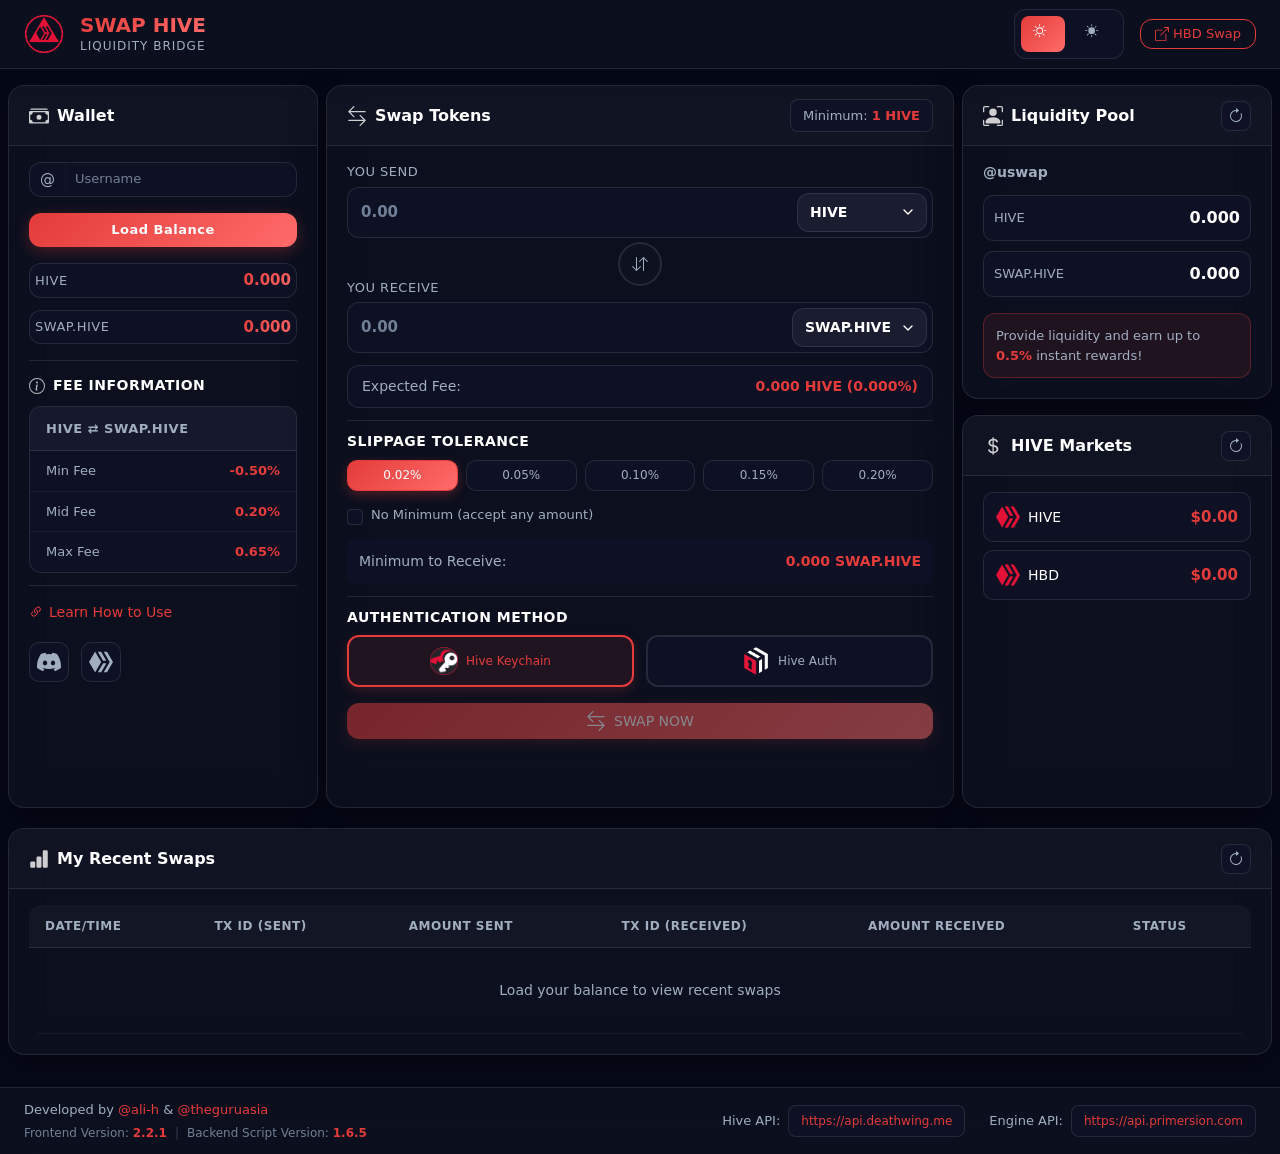
==== commit a902b3ae: "Clear the old swap result when a new swap is entered; notice by the button - The previous swap's res" ====
--- a/index.html
+++ b/index.html
@@ -242,10 +242,6 @@
                         </div>
                     </div>
                     <div class="card-body-custom">
-                        <!-- Shown when the operator has paused the bridge, or when
-                             bridge liquidity is under MINIMUM_LIQUIDITY -->
-                        <div id="swapBlockedNotice" class="swap-blocked-notice d-none"></div>
-
                         <!-- From Token -->
                         <div class="swap-input-container">
                             <label class="swap-label">You Send</label>
@@ -355,6 +351,11 @@
                                 </label>
                             </div>
                         </div>
+
+                        <!-- Why SWAP NOW is disabled: bridge paused, not enough
+                             liquidity, wallet not loaded... Sits right above the
+                             button so the reason is next to what the user clicks. -->
+                        <div id="swapBlockedNotice" class="swap-blocked-notice mt-3 d-none"></div>
 
                         <!-- Swap Button -->
                         <button type="button" id="swap" class="btn btn-gradient btn-lg w-100 mt-3" disabled>
